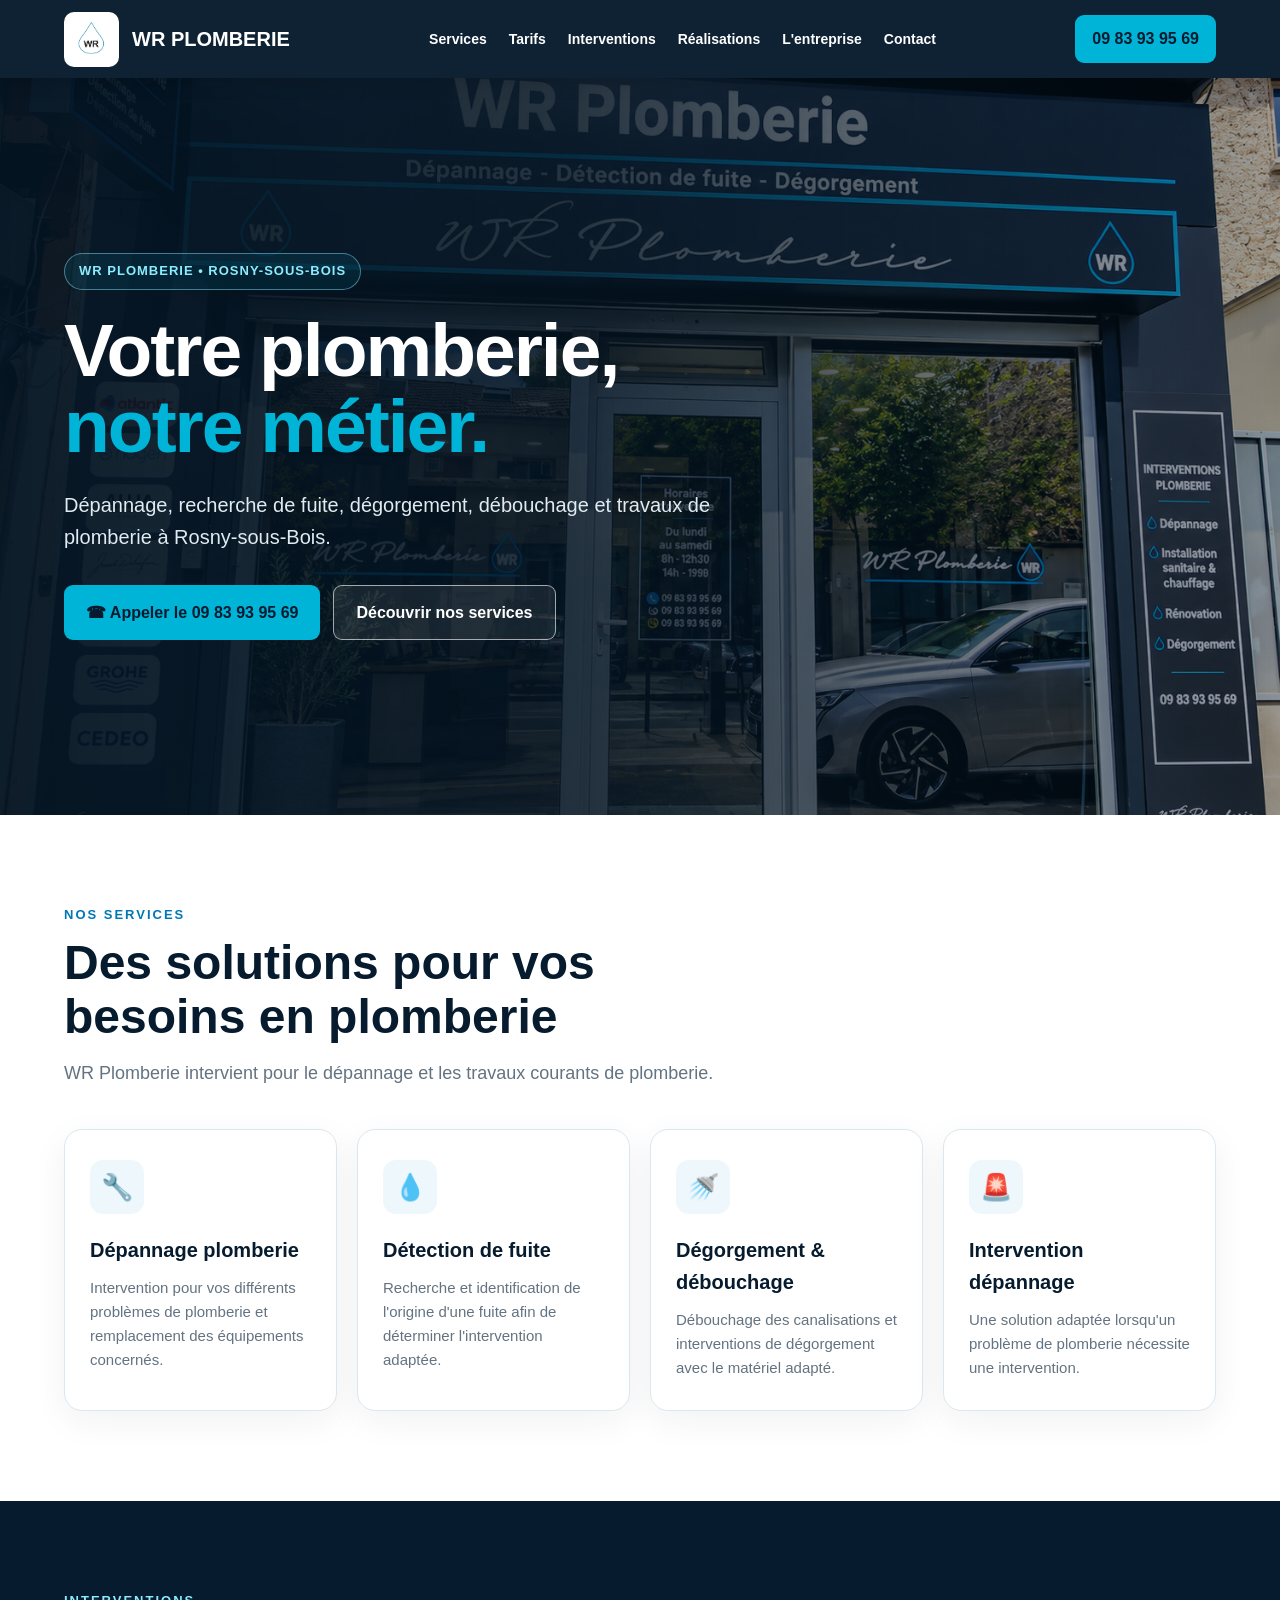
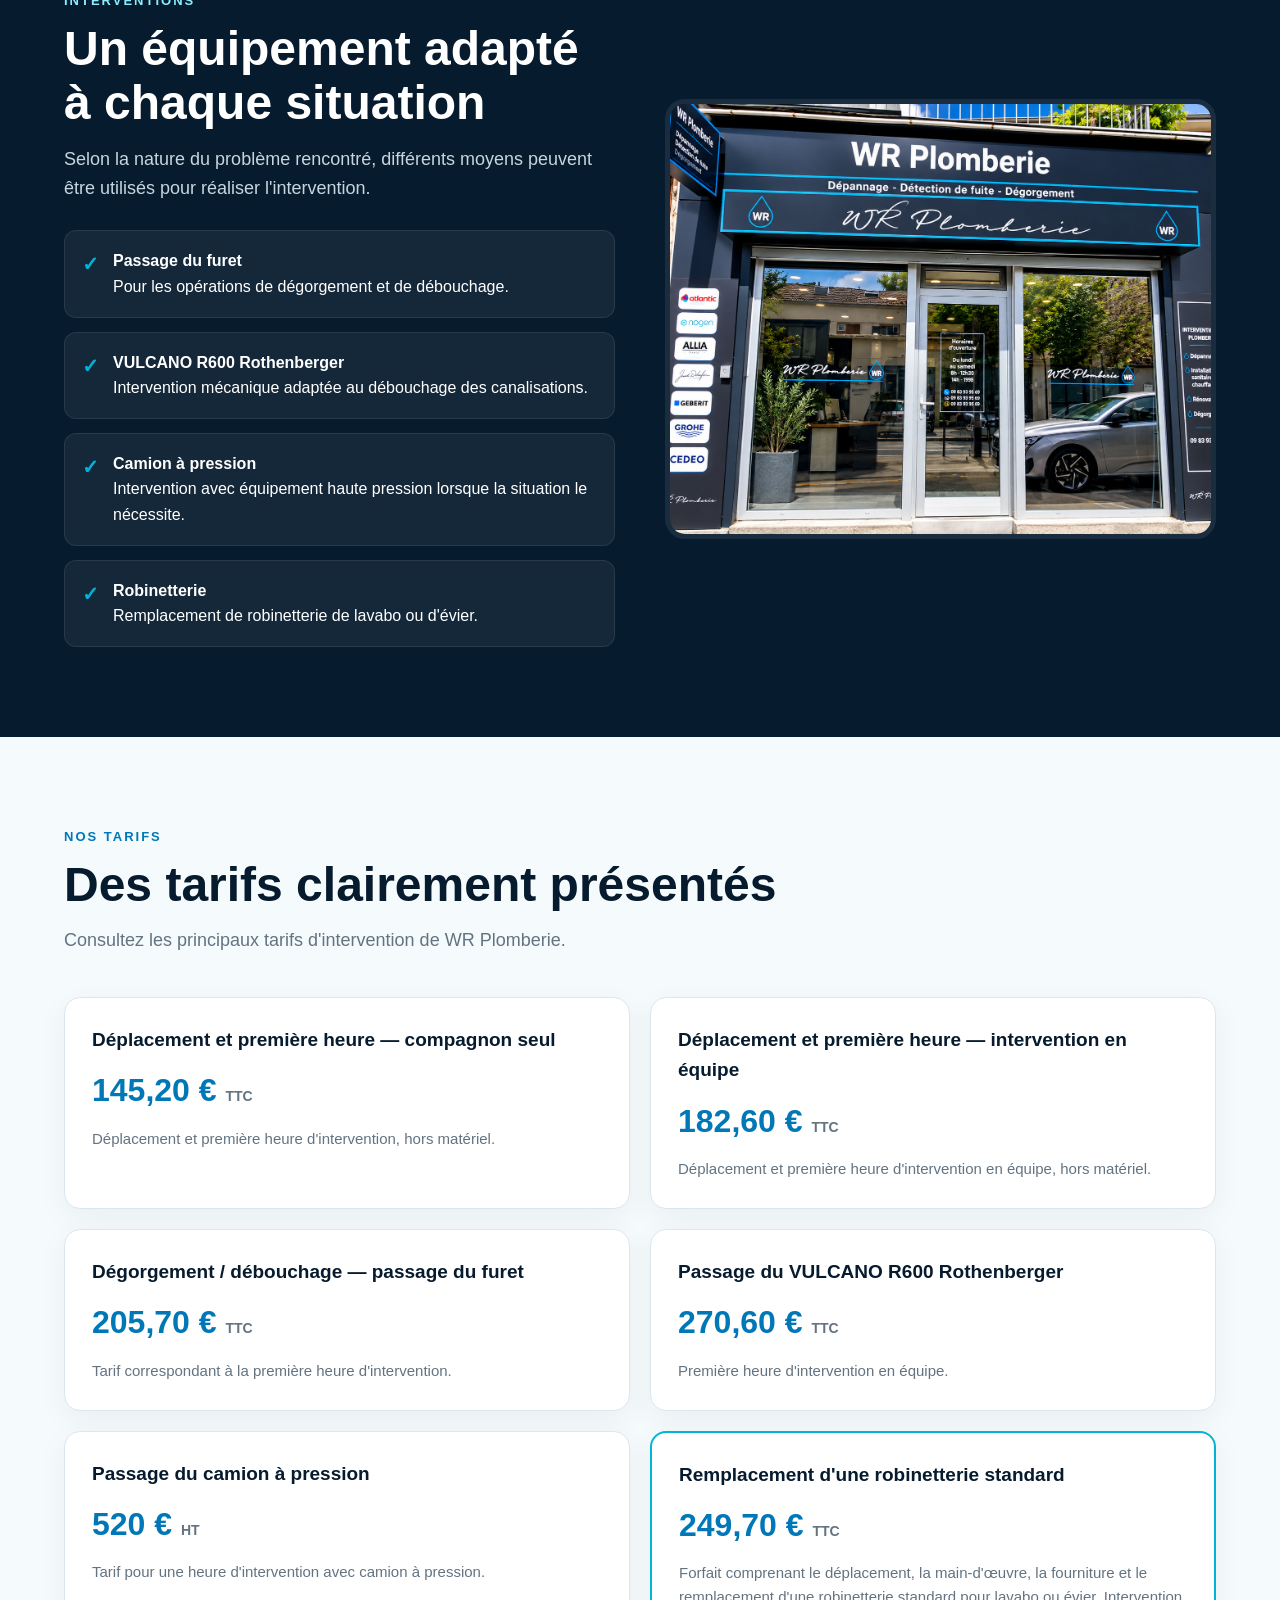
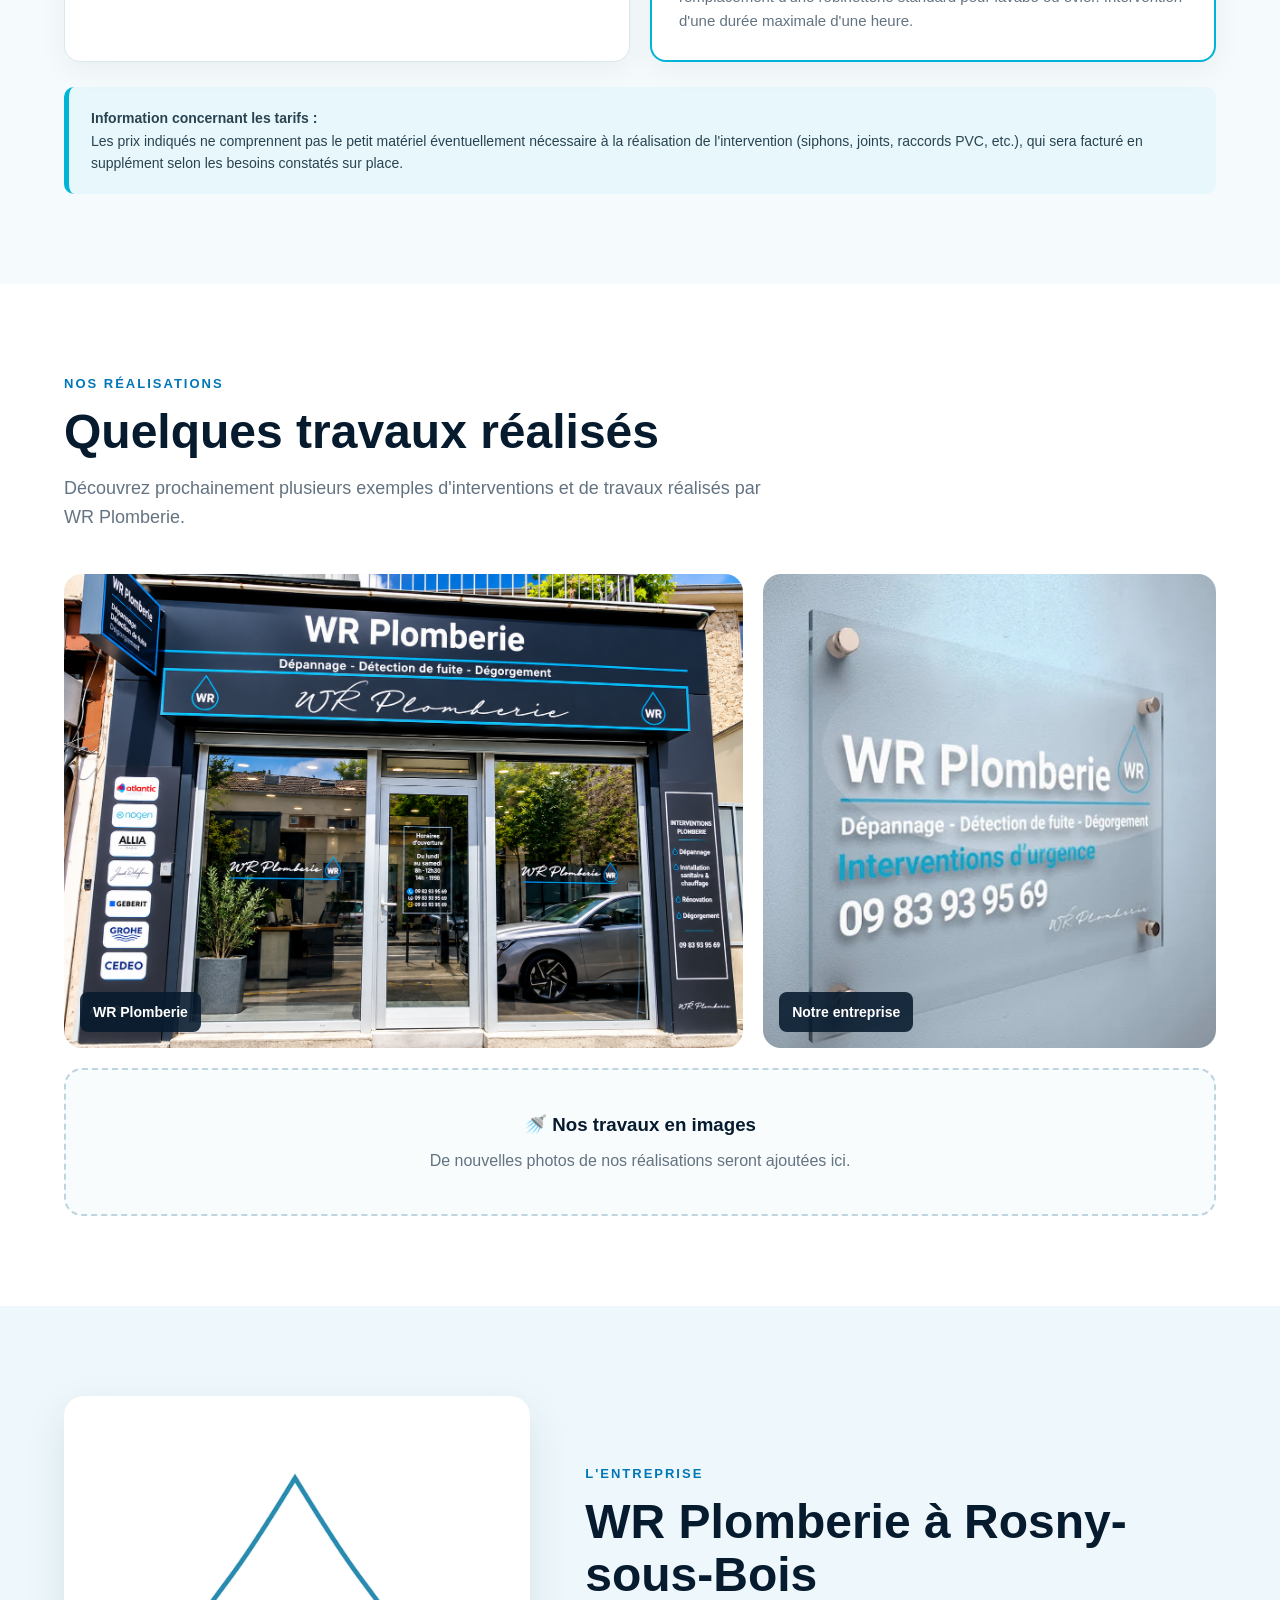
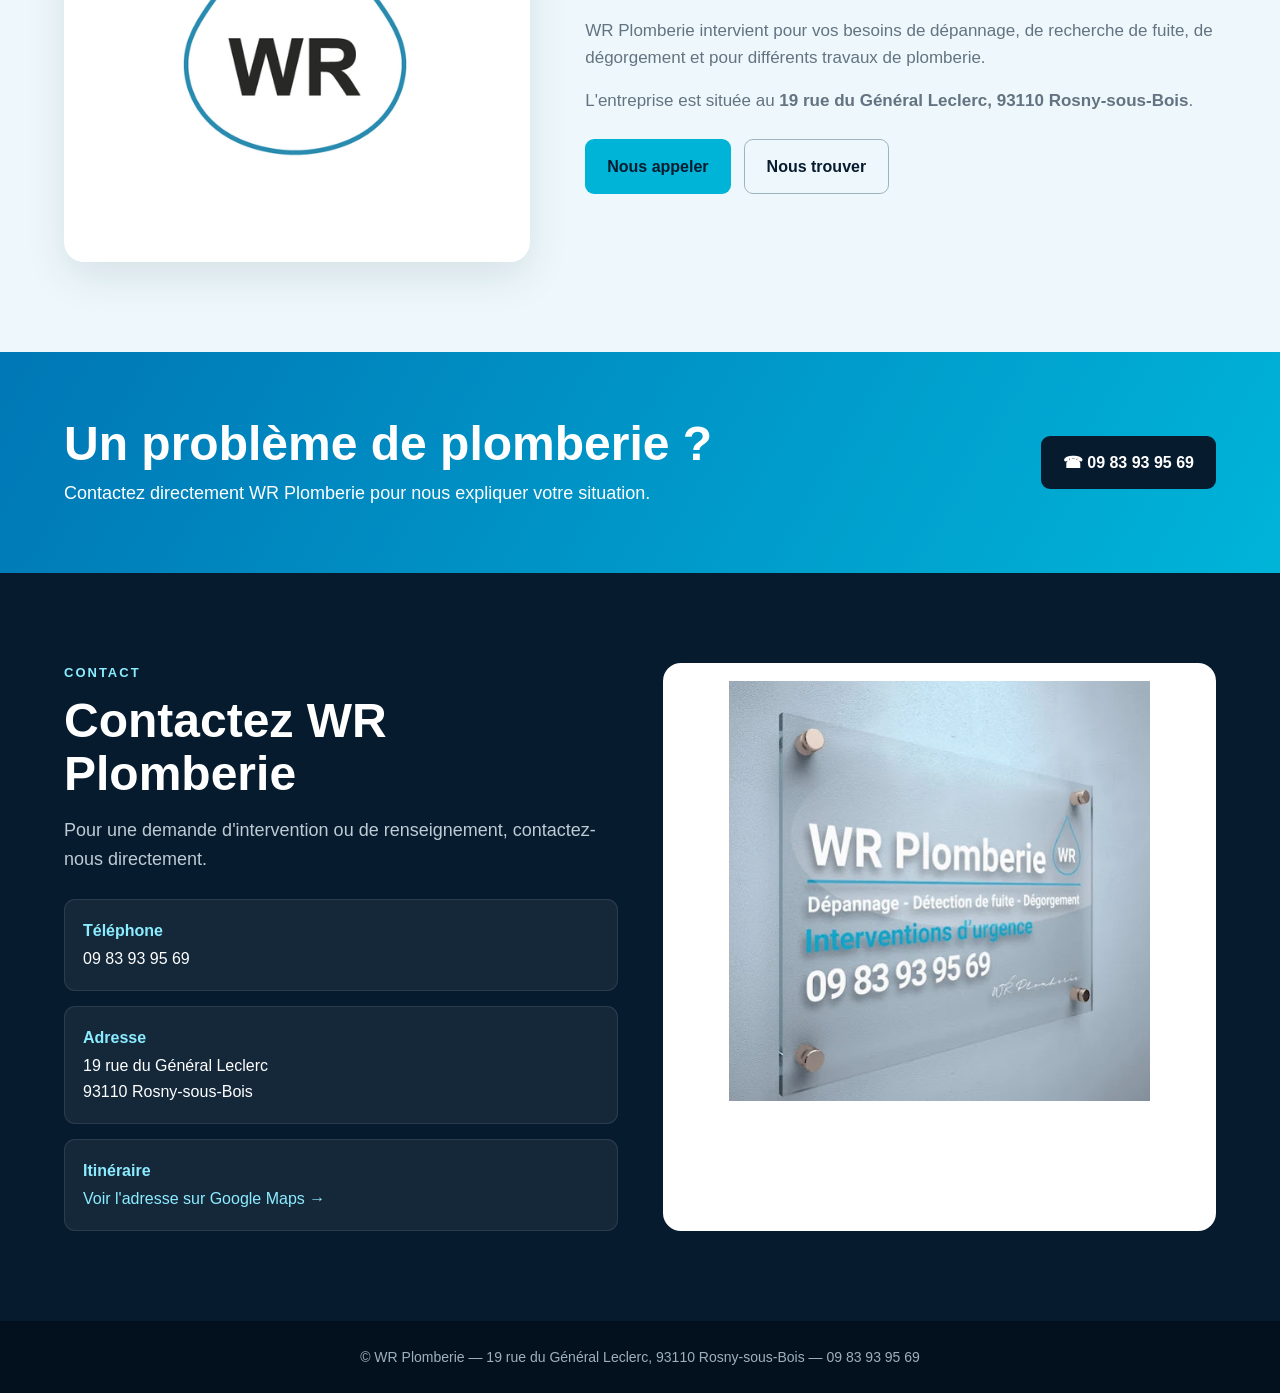
==== index.html @ f23f4bf9 "Update index.html" ====
<!DOCTYPE html>
<html lang="fr">
<head>
  <meta charset="UTF-8">
  <meta name="viewport" content="width=device-width, initial-scale=1.0">

  <title>WR Plomberie | Plombier à Rosny-sous-Bois</title>

  <meta name="description" content="WR Plomberie à Rosny-sous-Bois : dépannage plomberie, détection de fuite, dégorgement, débouchage, remplacement de robinetterie et interventions de plomberie.">

  <meta name="theme-color" content="#071b2e">

  <style>
    * {
      margin: 0;
      padding: 0;
      box-sizing: border-box;
    }

    html {
      scroll-behavior: smooth;
    }

    body {
      font-family: Arial, Helvetica, sans-serif;
      color: #142333;
      background: #ffffff;
      line-height: 1.6;
    }

    img {
      max-width: 100%;
      display: block;
    }

    a {
      text-decoration: none;
      color: inherit;
    }

    :root {
      --navy: #071b2e;
      --navy2: #0b2944;
      --blue: #0077b6;
      --cyan: #00b4d8;
      --light: #eef8fc;
      --white: #ffffff;
      --text: #142333;
      --muted: #637381;
      --border: #dbe7ee;
    }

    .container {
      width: min(1180px, 90%);
      margin: auto;
    }

    /* HEADER */

    header {
      position: sticky;
      top: 0;
      z-index: 1000;
      background: rgba(7, 27, 46, 0.97);
      box-shadow: 0 4px 18px rgba(0,0,0,.16);
    }

    .header-inner {
      min-height: 78px;
      display: flex;
      align-items: center;
      justify-content: space-between;
      gap: 25px;
    }

    .brand {
      display: flex;
      align-items: center;
      gap: 13px;
      color: white;
      font-weight: 800;
      font-size: 20px;
    }

    .brand img {
      width: 55px;
      height: 55px;
      object-fit: contain;
      background: white;
      border-radius: 10px;
      padding: 4px;
    }

    nav {
      display: flex;
      align-items: center;
      gap: 22px;
      color: white;
      font-size: 14px;
      font-weight: 700;
    }

    nav a:hover {
      color: var(--cyan);
    }

    .phone {
      background: var(--cyan);
      color: var(--navy);
      padding: 11px 17px;
      border-radius: 9px;
      font-weight: 900;
    }

    /* HERO */

    .hero {
      min-height: 650px;
      position: relative;
      display: flex;
      align-items: center;
      color: white;
      background:
        linear-gradient(90deg,
          rgba(4,20,34,.96) 0%,
          rgba(4,20,34,.86) 45%,
          rgba(4,20,34,.38) 100%),
        url("images/vitrine.webp") center/cover no-repeat;
    }

    .hero-content {
      max-width: 720px;
      padding: 85px 0;
    }

    .badge {
      display: inline-block;
      color: #8cecff;
      border: 1px solid rgba(140,236,255,.45);
      background: rgba(0,180,216,.10);
      padding: 7px 14px;
      border-radius: 999px;
      margin-bottom: 22px;
      font-size: 13px;
      font-weight: 800;
      text-transform: uppercase;
      letter-spacing: 1px;
    }

    .hero h1 {
      font-size: clamp(42px, 7vw, 75px);
      line-height: 1.02;
      letter-spacing: -2px;
      margin-bottom: 24px;
    }

    .hero h1 span {
      color: var(--cyan);
    }

    .hero p {
      font-size: 20px;
      max-width: 650px;
      color: #e0ebf1;
      margin-bottom: 32px;
    }

    .buttons {
      display: flex;
      flex-wrap: wrap;
      gap: 13px;
    }

    .btn {
      display: inline-flex;
      align-items: center;
      justify-content: center;
      padding: 14px 22px;
      border-radius: 9px;
      font-weight: 800;
      transition: .2s;
    }

    .btn-primary {
      background: var(--cyan);
      color: var(--navy);
    }

    .btn-secondary {
      color: white;
      border: 1px solid rgba(255,255,255,.6);
      background: rgba(255,255,255,.08);
    }

    .btn:hover {
      transform: translateY(-2px);
    }

    /* SECTIONS */

    section {
      padding: 90px 0;
    }

    .section-head {
      max-width: 720px;
      margin-bottom: 42px;
    }

    .eyebrow {
      color: var(--blue);
      font-size: 13px;
      text-transform: uppercase;
      letter-spacing: 2px;
      font-weight: 900;
      margin-bottom: 10px;
    }

    h2 {
      color: var(--navy);
      font-size: clamp(32px, 5vw, 48px);
      line-height: 1.12;
      margin-bottom: 15px;
    }

    .lead {
      color: var(--muted);
      font-size: 18px;
    }

    /* SERVICES */

    .services {
      background: white;
    }

    .grid-services {
      display: grid;
      grid-template-columns: repeat(4, 1fr);
      gap: 20px;
    }

    .service-card {
      border: 1px solid var(--border);
      border-radius: 18px;
      padding: 30px 25px;
      background: white;
      box-shadow: 0 10px 35px rgba(7,27,46,.06);
    }

    .service-icon {
      width: 54px;
      height: 54px;
      border-radius: 13px;
      display: grid;
      place-items: center;
      background: var(--light);
      color: var(--blue);
      font-size: 26px;
      margin-bottom: 20px;
    }

    .service-card h3 {
      color: var(--navy);
      margin-bottom: 10px;
      font-size: 20px;
    }

    .service-card p {
      color: var(--muted);
      font-size: 15px;
    }

    /* INTERVENTION */

    .intervention {
      background: var(--navy);
      color: white;
    }

    .intervention h2 {
      color: white;
    }

    .intervention .lead {
      color: #c6d6df;
    }

    .intervention-grid {
      display: grid;
      grid-template-columns: 1fr 1fr;
      gap: 50px;
      align-items: center;
    }

    .intervention-list {
      display: grid;
      gap: 14px;
      margin-top: 28px;
    }

    .intervention-item {
      display: flex;
      gap: 14px;
      align-items: flex-start;
      background: rgba(255,255,255,.06);
      padding: 17px;
      border-radius: 12px;
      border: 1px solid rgba(255,255,255,.08);
    }

    .check {
      color: var(--cyan);
      font-weight: 900;
      font-size: 20px;
    }

    .intervention-photo img {
      width: 100%;
      height: 440px;
      object-fit: cover;
      border-radius: 20px;
      border: 5px solid rgba(255,255,255,.08);
    }

    /* TARIFS */

    .tarifs {
      background: #f5fafc;
    }

    .price-grid {
      display: grid;
      grid-template-columns: repeat(2, 1fr);
      gap: 20px;
    }

    .price-card {
      background: white;
      border-radius: 16px;
      padding: 27px;
      border: 1px solid var(--border);
      box-shadow: 0 8px 30px rgba(7,27,46,.05);
    }

    .price-card.featured {
      border: 2px solid var(--cyan);
    }

    .price-title {
      color: var(--navy);
      font-size: 19px;
      font-weight: 800;
      margin-bottom: 10px;
    }

    .price {
      font-size: 32px;
      font-weight: 900;
      color: var(--blue);
      margin-bottom: 10px;
    }

    .price small {
      font-size: 14px;
      color: var(--muted);
    }

    .price-card p {
      color: var(--muted);
      font-size: 15px;
    }

    .notice {
      margin-top: 25px;
      background: #e7f7fb;
      border-left: 5px solid var(--cyan);
      padding: 20px 22px;
      border-radius: 10px;
      color: #294351;
      font-size: 14px;
    }

    /* REALISATIONS */

    .realisations {
      background: white;
    }

    .gallery {
      display: grid;
      grid-template-columns: 1.2fr .8fr;
      gap: 20px;
    }

    .gallery-card {
      position: relative;
      overflow: hidden;
      border-radius: 18px;
      min-height: 360px;
      background: #dceaf0;
    }

    .gallery-card img {
      width: 100%;
      height: 100%;
      min-height: 360px;
      object-fit: cover;
    }

    .gallery-label {
      position: absolute;
      bottom: 16px;
      left: 16px;
      background: rgba(7,27,46,.88);
      color: white;
      padding: 9px 13px;
      border-radius: 8px;
      font-size: 14px;
      font-weight: 800;
    }

    .future-gallery {
      margin-top: 20px;
      padding: 40px;
      border: 2px dashed #bed4df;
      border-radius: 18px;
      text-align: center;
      background: #f8fcfd;
    }

    .future-gallery h3 {
      color: var(--navy);
      margin-bottom: 8px;
    }

    .future-gallery p {
      color: var(--muted);
    }

    /* ENTREPRISE */

    .about {
      background: var(--light);
    }

    .about-grid {
      display: grid;
      grid-template-columns: .85fr 1.15fr;
      gap: 55px;
      align-items: center;
    }

    .about-photo {
      background: white;
      border-radius: 20px;
      padding: 25px;
      box-shadow: 0 15px 40px rgba(7,27,46,.10);
    }

    .about-photo img {
      max-height: 420px;
      margin: auto;
      object-fit: contain;
    }

    .about p {
      color: var(--muted);
      font-size: 17px;
      margin-bottom: 15px;
    }

    /* CTA */

    .cta {
      padding: 65px 0;
      background: linear-gradient(120deg, #0077b6, #00b4d8);
      color: white;
    }

    .cta-inner {
      display: flex;
      justify-content: space-between;
      gap: 30px;
      align-items: center;
    }

    .cta h2 {
      color: white;
      margin-bottom: 8px;
    }

    .cta p {
      font-size: 18px;
    }

    .cta .btn {
      background: var(--navy);
      color: white;
      white-space: nowrap;
    }

    /* CONTACT */

    .contact {
      background: #071b2e;
      color: white;
    }

    .contact h2 {
      color: white;
    }

    .contact-grid {
      display: grid;
      grid-template-columns: 1fr 1fr;
      gap: 45px;
    }

    .contact .lead {
      color: #bdcbd4;
    }

    .contact-box {
      margin-top: 25px;
      display: grid;
      gap: 15px;
    }

    .contact-line {
      padding: 18px;
      background: rgba(255,255,255,.06);
      border: 1px solid rgba(255,255,255,.09);
      border-radius: 11px;
    }

    .contact-line strong {
      color: #8cecff;
      display: block;
      margin-bottom: 3px;
    }

    .plaque {
      background: white;
      border-radius: 18px;
      padding: 18px;
    }

    .plaque img {
      width: 100%;
      max-height: 420px;
      object-fit: contain;
    }

    footer {
      background: #03111e;
      color: #9fb0bd;
      text-align: center;
      padding: 25px 15px;
      font-size: 14px;
    }

    /* MOBILE CALL */

    .mobile-call {
      display: none;
    }

    /* RESPONSIVE */

    @media (max-width: 980px) {
      nav {
        display: none;
      }

      .grid-services {
        grid-template-columns: repeat(2, 1fr);
      }

      .intervention-grid,
      .about-grid,
      .contact-grid {
        grid-template-columns: 1fr;
      }

      .gallery {
        grid-template-columns: 1fr 1fr;
      }
    }

    @media (max-width: 650px) {
      body {
        padding-bottom: 70px;
      }

      .header-inner {
        min-height: 68px;
      }

      .brand img {
        width: 47px;
        height: 47px;
      }

      .brand {
        font-size: 17px;
      }

      .header-inner > .phone {
        display: none;
      }

      .hero {
        min-height: 590px;
        background:
          linear-gradient(rgba(4,20,34,.82), rgba(4,20,34,.92)),
          url("images/vitrine.webp") center/cover no-repeat;
      }

      .hero h1 {
        font-size: 44px;
      }

      .hero p {
        font-size: 17px;
      }

      section {
        padding: 65px 0;
      }

      .grid-services,
      .price-grid,
      .gallery {
        grid-template-columns: 1fr;
      }

      .gallery-card,
      .gallery-card img {
        min-height: 280px;
      }

      .cta-inner {
        flex-direction: column;
        align-items: flex-start;
      }

      .mobile-call {
        display: flex;
        position: fixed;
        left: 14px;
        right: 14px;
        bottom: 12px;
        height: 55px;
        align-items: center;
        justify-content: center;
        z-index: 2000;
        background: var(--cyan);
        color: var(--navy);
        border-radius: 13px;
        font-weight: 900;
        box-shadow: 0 8px 30px rgba(0,0,0,.25);
      }
    }
  </style>
</head>

<body>

<header>
  <div class="container header-inner">

    <a href="#accueil" class="brand">
      <img src="images/logo.png" alt="Logo WR Plomberie">
      <span>WR PLOMBERIE</span>
    </a>

    <nav>
      <a href="#services">Services</a>
      <a href="#tarifs">Tarifs</a>
      <a href="#interventions">Interventions</a>
      <a href="#realisations">Réalisations</a>
      <a href="#entreprise">L'entreprise</a>
      <a href="#contact">Contact</a>
    </nav>

    <a class="phone" href="tel:+33983939569">
      09 83 93 95 69
    </a>

  </div>
</header>


<main>

  <!-- ACCUEIL -->

  <section class="hero" id="accueil">
    <div class="container">
      <div class="hero-content">

        <div class="badge">WR Plomberie • Rosny-sous-Bois</div>

        <h1>
          Votre plomberie,<br>
          <span>notre métier.</span>
        </h1>

        <p>
          Dépannage, recherche de fuite, dégorgement,
          débouchage et travaux de plomberie à Rosny-sous-Bois.
        </p>

        <div class="buttons">
          <a href="tel:+33983939569" class="btn btn-primary">
            ☎ Appeler le 09 83 93 95 69
          </a>

          <a href="#services" class="btn btn-secondary">
            Découvrir nos services
          </a>
        </div>

      </div>
    </div>
  </section>


  <!-- SERVICES -->

  <section class="services" id="services">
    <div class="container">

      <div class="section-head">
        <div class="eyebrow">Nos services</div>
        <h2>Des solutions pour vos besoins en plomberie</h2>
        <p class="lead">
          WR Plomberie intervient pour le dépannage et les travaux
          courants de plomberie.
        </p>
      </div>

      <div class="grid-services">

        <article class="service-card">
          <div class="service-icon">🔧</div>
          <h3>Dépannage plomberie</h3>
          <p>
            Intervention pour vos différents problèmes de plomberie
            et remplacement des équipements concernés.
          </p>
        </article>

        <article class="service-card">
          <div class="service-icon">💧</div>
          <h3>Détection de fuite</h3>
          <p>
            Recherche et identification de l'origine d'une fuite
            afin de déterminer l'intervention adaptée.
          </p>
        </article>

        <article class="service-card">
          <div class="service-icon">🚿</div>
          <h3>Dégorgement & débouchage</h3>
          <p>
            Débouchage des canalisations et interventions
            de dégorgement avec le matériel adapté.
          </p>
        </article>

        <article class="service-card">
          <div class="service-icon">🚨</div>
          <h3>Intervention dépannage</h3>
          <p>
            Une solution adaptée lorsqu'un problème de plomberie
            nécessite une intervention.
          </p>
        </article>

      </div>
    </div>
  </section>


  <!-- INTERVENTIONS -->

  <section class="intervention" id="interventions">
    <div class="container intervention-grid">

      <div>
        <div class="eyebrow" style="color:#8cecff;">Interventions</div>

        <h2>Un équipement adapté à chaque situation</h2>

        <p class="lead">
          Selon la nature du problème rencontré, différents moyens
          peuvent être utilisés pour réaliser l'intervention.
        </p>

        <div class="intervention-list">

          <div class="intervention-item">
            <span class="check">✓</span>
            <div>
              <strong>Passage du furet</strong><br>
              Pour les opérations de dégorgement et de débouchage.
            </div>
          </div>

          <div class="intervention-item">
            <span class="check">✓</span>
            <div>
              <strong>VULCANO R600 Rothenberger</strong><br>
              Intervention mécanique adaptée au débouchage des canalisations.
            </div>
          </div>

          <div class="intervention-item">
            <span class="check">✓</span>
            <div>
              <strong>Camion à pression</strong><br>
              Intervention avec équipement haute pression lorsque la situation le nécessite.
            </div>
          </div>

          <div class="intervention-item">
            <span class="check">✓</span>
            <div>
              <strong>Robinetterie</strong><br>
              Remplacement de robinetterie de lavabo ou d'évier.
            </div>
          </div>

        </div>
      </div>

      <div class="intervention-photo">
        <img src="images/vitrine.webp"
             alt="WR Plomberie à Rosny-sous-Bois">
      </div>

    </div>
  </section>


  <!-- TARIFS -->

  <section class="tarifs" id="tarifs">
    <div class="container">

      <div class="section-head">
        <div class="eyebrow">Nos tarifs</div>
        <h2>Des tarifs clairement présentés</h2>
        <p class="lead">
          Consultez les principaux tarifs d'intervention de WR Plomberie.
        </p>
      </div>

      <div class="price-grid">

        <article class="price-card">
          <div class="price-title">
            Déplacement et première heure — compagnon seul
          </div>

          <div class="price">
            145,20 € <small>TTC</small>
          </div>

          <p>
            Déplacement et première heure d'intervention,
            hors matériel.
          </p>
        </article>


        <article class="price-card">
          <div class="price-title">
            Déplacement et première heure — intervention en équipe
          </div>

          <div class="price">
            182,60 € <small>TTC</small>
          </div>

          <p>
            Déplacement et première heure d'intervention en équipe,
            hors matériel.
          </p>
        </article>


        <article class="price-card">
          <div class="price-title">
            Dégorgement / débouchage — passage du furet
          </div>

          <div class="price">
            205,70 € <small>TTC</small>
          </div>

          <p>
            Tarif correspondant à la première heure d'intervention.
          </p>
        </article>


        <article class="price-card">
          <div class="price-title">
            Passage du VULCANO R600 Rothenberger
          </div>

          <div class="price">
            270,60 € <small>TTC</small>
          </div>

          <p>
            Première heure d'intervention en équipe.
          </p>
        </article>


        <article class="price-card">
          <div class="price-title">
            Passage du camion à pression
          </div>

          <div class="price">
            520 € <small>HT</small>
          </div>

          <p>
            Tarif pour une heure d'intervention avec camion à pression.
          </p>
        </article>


        <article class="price-card featured">
          <div class="price-title">
            Remplacement d'une robinetterie standard
          </div>

          <div class="price">
            249,70 € <small>TTC</small>
          </div>

          <p>
            Forfait comprenant le déplacement, la main-d'œuvre,
            la fourniture et le remplacement d'une robinetterie standard
            pour lavabo ou évier.
            Intervention d'une durée maximale d'une heure.
          </p>
        </article>

      </div>


      <div class="notice">
        <strong>Information concernant les tarifs :</strong><br>
        Les prix indiqués ne comprennent pas le petit matériel
        éventuellement nécessaire à la réalisation de l'intervention
        (siphons, joints, raccords PVC, etc.), qui sera facturé en supplément
        selon les besoins constatés sur place.
      </div>

    </div>
  </section>


  <!-- REALISATIONS -->

  <section class="realisations" id="realisations">
    <div class="container">

      <div class="section-head">
        <div class="eyebrow">Nos réalisations</div>
        <h2>Quelques travaux réalisés</h2>
        <p class="lead">
          Découvrez prochainement plusieurs exemples d'interventions
          et de travaux réalisés par WR Plomberie.
        </p>
      </div>

      <div class="gallery">

        <div class="gallery-card">
          <img src="images/vitrine.webp"
               alt="WR Plomberie Rosny-sous-Bois">
          <div class="gallery-label">WR Plomberie</div>
        </div>

        <div class="gallery-card">
          <img src="images/plaque.webp"
               alt="WR Plomberie">
          <div class="gallery-label">Notre entreprise</div>
        </div>

      </div>

      <div class="future-gallery">
        <h3>🚿 Nos travaux en images</h3>
        <p>
          De nouvelles photos de nos réalisations seront ajoutées ici.
        </p>
      </div>

    </div>
  </section>


  <!-- ENTREPRISE -->

  <section class="about" id="entreprise">
    <div class="container about-grid">

      <div class="about-photo">
        <img src="images/logo.png" alt="Logo WR Plomberie">
      </div>

      <div>
        <div class="eyebrow">L'entreprise</div>

        <h2>WR Plomberie à Rosny-sous-Bois</h2>

        <p>
          WR Plomberie intervient pour vos besoins de dépannage,
          de recherche de fuite, de dégorgement et pour différents
          travaux de plomberie.
        </p>

        <p>
          L'entreprise est située au
          <strong>19 rue du Général Leclerc, 93110 Rosny-sous-Bois</strong>.
        </p>

        <div class="buttons" style="margin-top:25px;">
          <a href="tel:+33983939569" class="btn btn-primary">
            Nous appeler
          </a>

          <a href="#contact" class="btn"
             style="border:1px solid #9db5c1;color:#071b2e;">
            Nous trouver
          </a>
        </div>
      </div>

    </div>
  </section>


  <!-- CTA -->

  <section class="cta">
    <div class="container cta-inner">

      <div>
        <h2>Un problème de plomberie ?</h2>
        <p>
          Contactez directement WR Plomberie pour nous expliquer votre situation.
        </p>
      </div>

      <a href="tel:+33983939569" class="btn">
        ☎ 09 83 93 95 69
      </a>

    </div>
  </section>


  <!-- CONTACT -->

  <section class="contact" id="contact">
    <div class="container contact-grid">

      <div>

        <div class="eyebrow" style="color:#8cecff;">Contact</div>

        <h2>Contactez WR Plomberie</h2>

        <p class="lead">
          Pour une demande d'intervention ou de renseignement,
          contactez-nous directement.
        </p>

        <div class="contact-box">

          <div class="contact-line">
            <strong>Téléphone</strong>
            <a href="tel:+33983939569">
              09 83 93 95 69
            </a>
          </div>

          <div class="contact-line">
            <strong>Adresse</strong>
            19 rue du Général Leclerc<br>
            93110 Rosny-sous-Bois
          </div>

          <div class="contact-line">
            <strong>Itinéraire</strong>
            <a
              href="https://www.google.com/maps/search/?api=1&query=19+rue+du+G%C3%A9n%C3%A9ral+Leclerc+93110+Rosny-sous-Bois"
              target="_blank"
              rel="noopener noreferrer"
              style="color:#8cecff;">
              Voir l'adresse sur Google Maps →
            </a>
          </div>

        </div>
      </div>

      <div class="plaque">
        <img src="images/plaque.webp"
             alt="Plaque WR Plomberie">
      </div>

    </div>
  </section>

</main>


<footer>
  © WR Plomberie — 19 rue du Général Leclerc,
  93110 Rosny-sous-Bois — 09 83 93 95 69
</footer>


<a class="mobile-call" href="tel:+33983939569">
  ☎ Appeler WR Plomberie
</a>

</body>
</html>
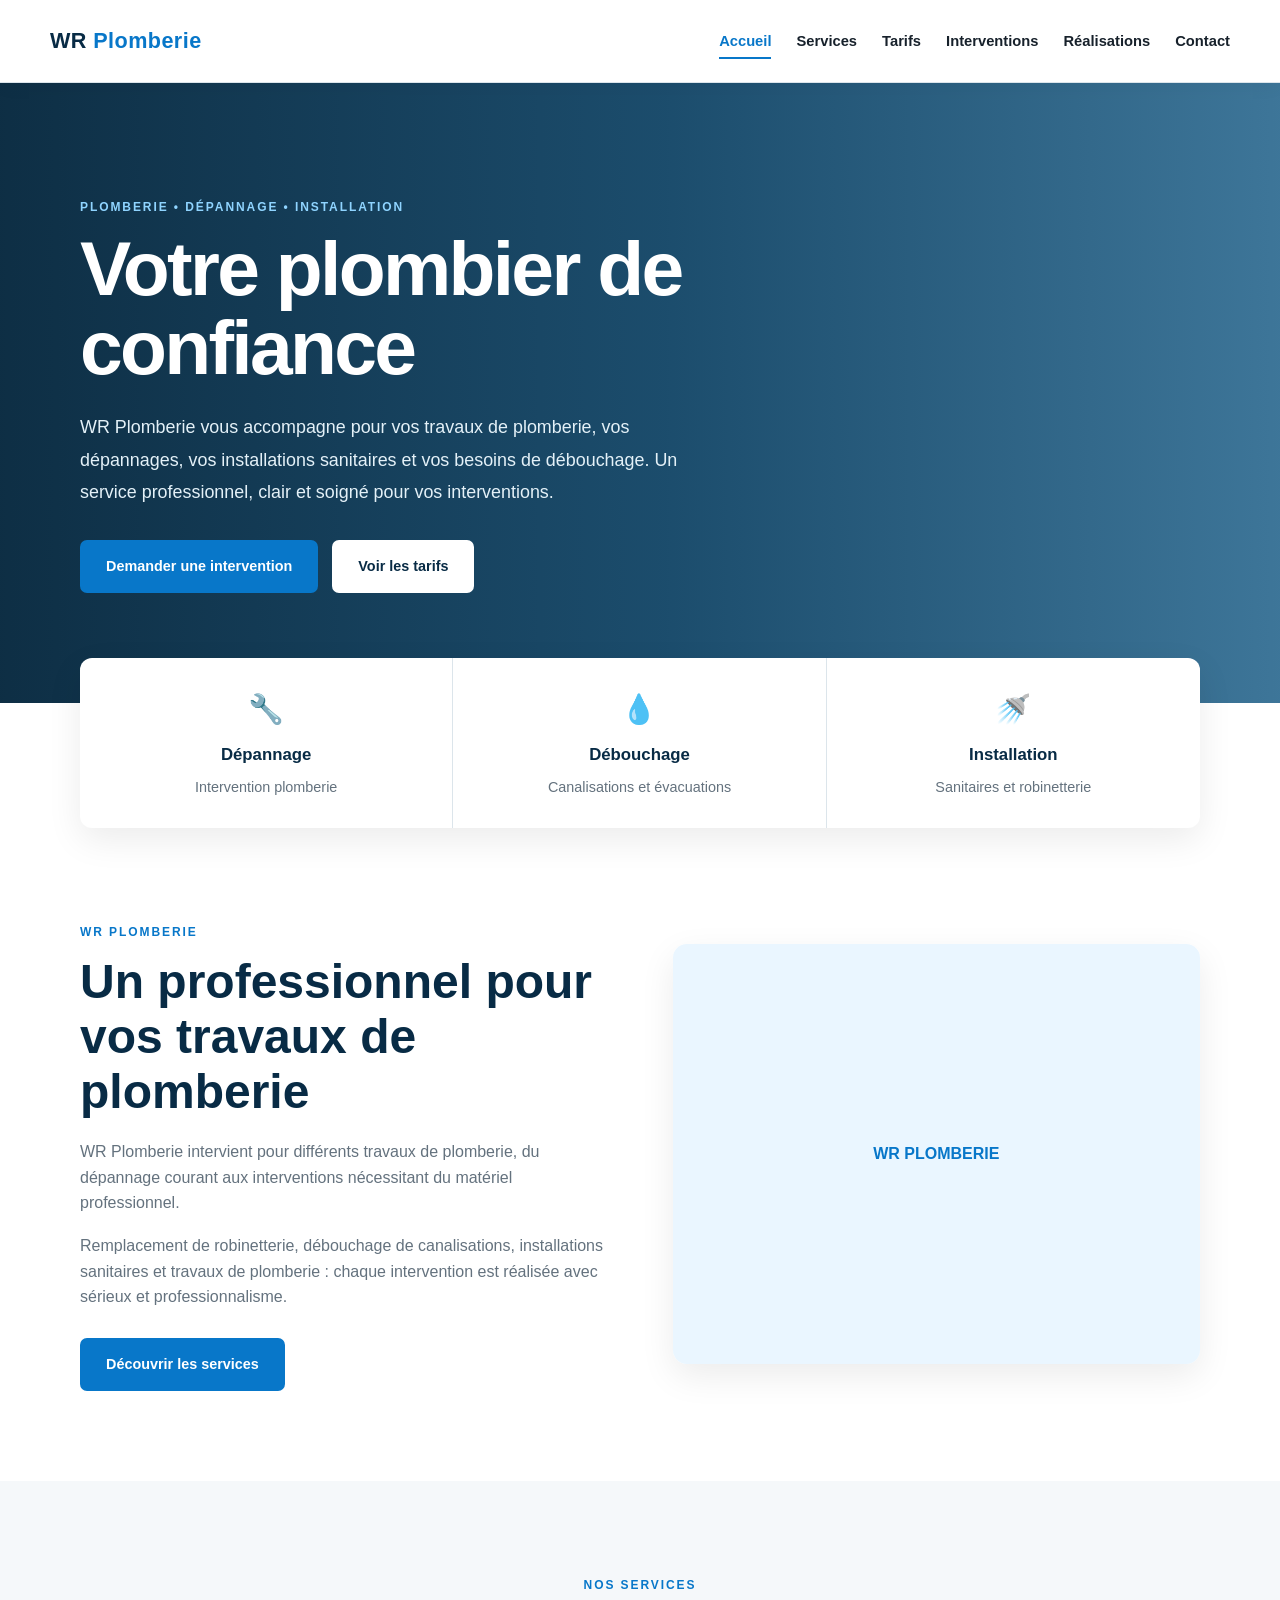
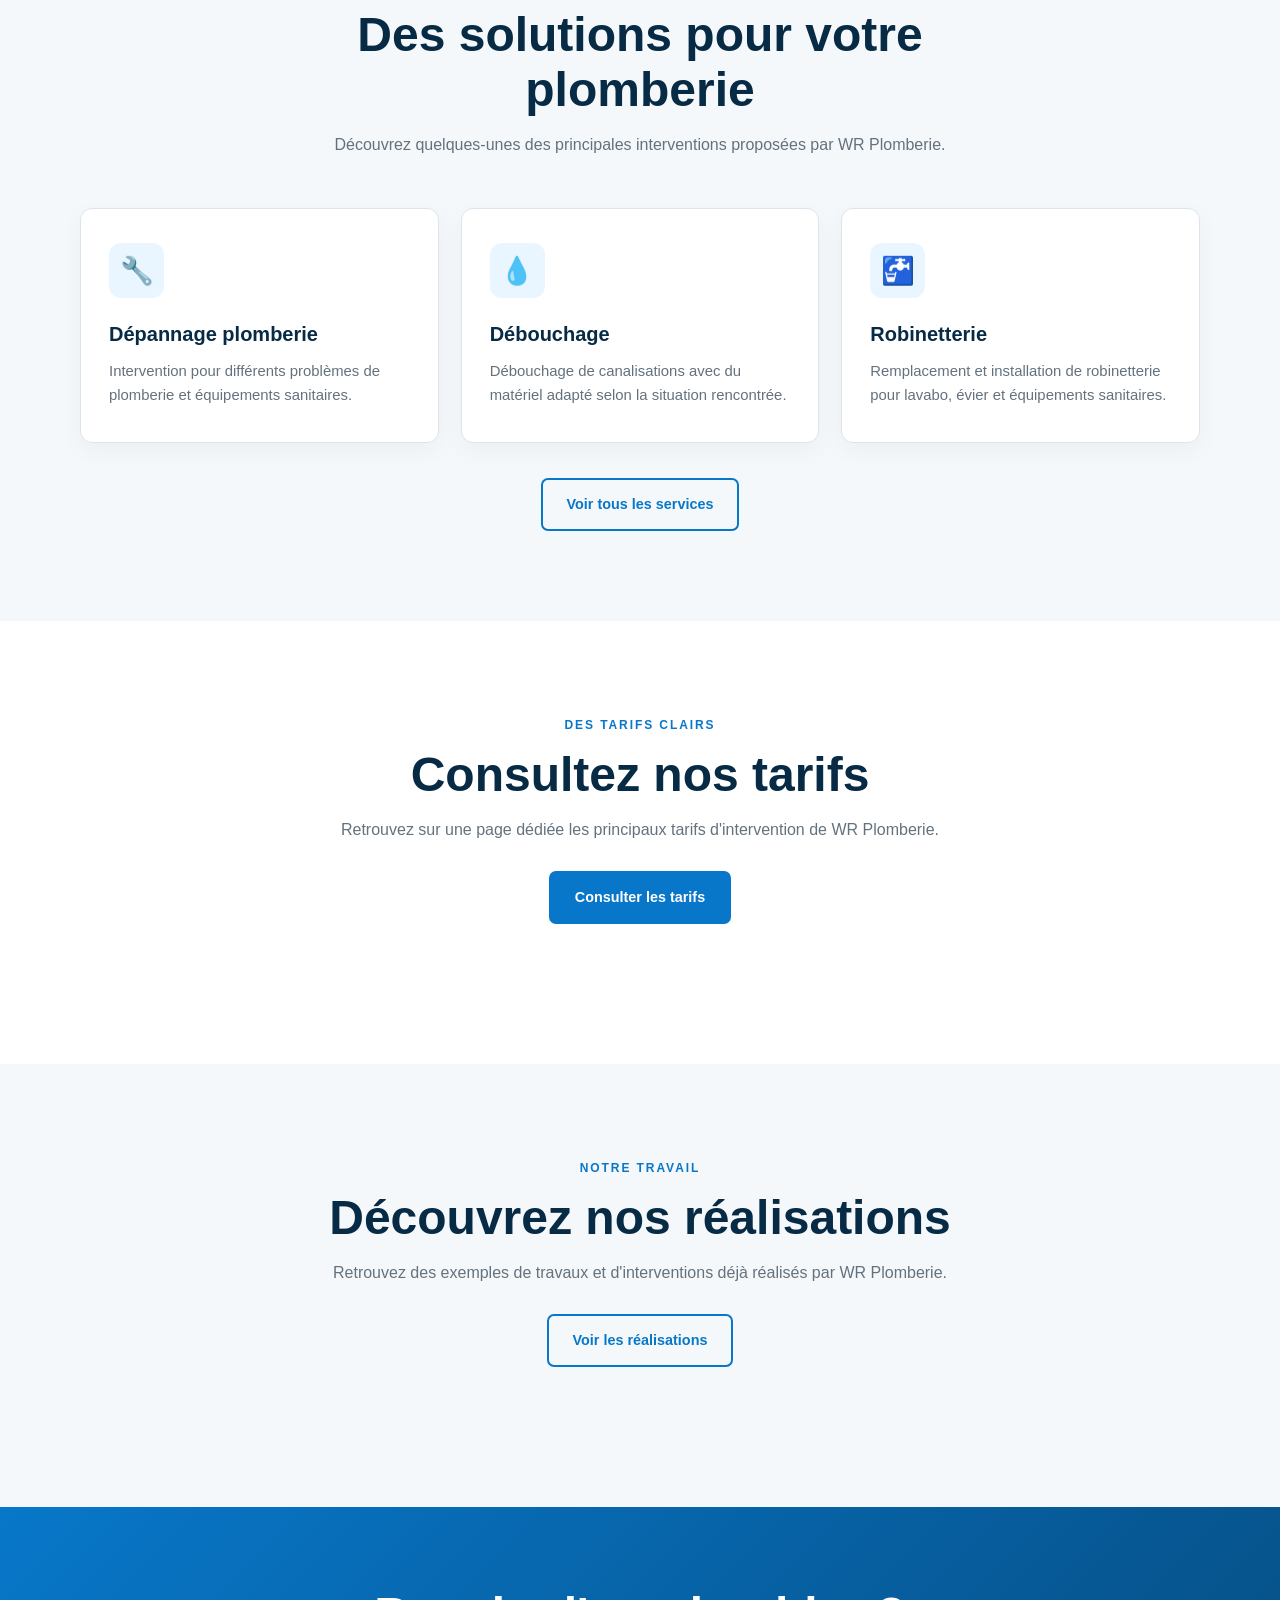
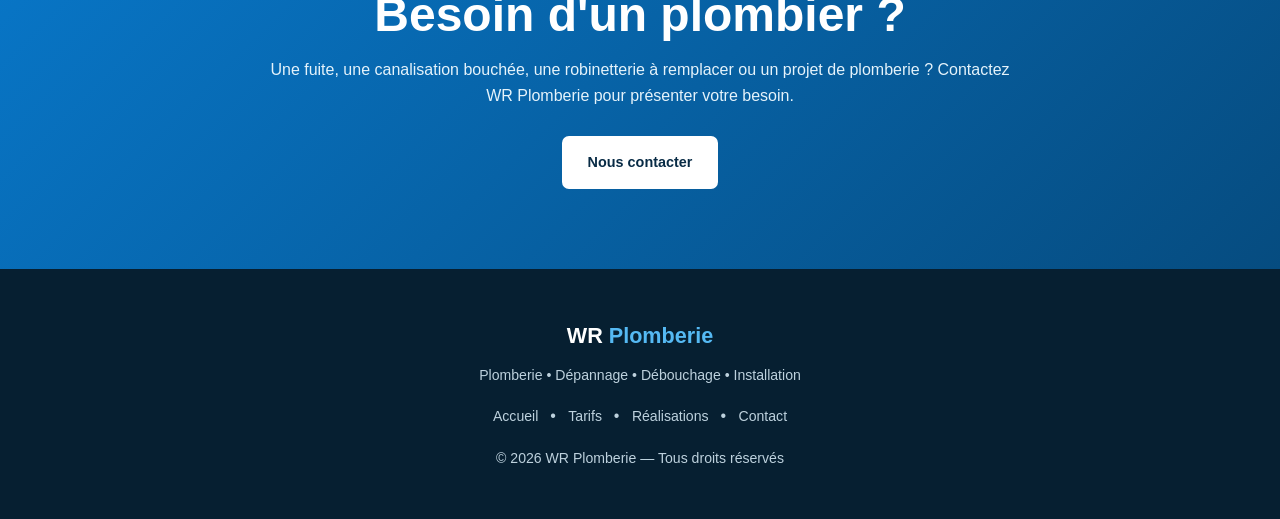
==== commit 77aaaf34: "Update index.html" ====
--- a/index.html
+++ b/index.html
@@ -1,1141 +1,616 @@
 <!DOCTYPE html>
 <html lang="fr">
+
 <head>
   <meta charset="UTF-8">
-  <meta name="viewport" content="width=device-width, initial-scale=1.0">
-
-  <title>WR Plomberie | Plombier à Rosny-sous-Bois</title>
-
-  <meta name="description" content="WR Plomberie à Rosny-sous-Bois : dépannage plomberie, détection de fuite, dégorgement, débouchage, remplacement de robinetterie et interventions de plomberie.">
-
-  <meta name="theme-color" content="#071b2e">
-
-  <style>
-    * {
-      margin: 0;
-      padding: 0;
-      box-sizing: border-box;
-    }
-
-    html {
-      scroll-behavior: smooth;
-    }
-
-    body {
-      font-family: Arial, Helvetica, sans-serif;
-      color: #142333;
-      background: #ffffff;
-      line-height: 1.6;
-    }
-
-    img {
-      max-width: 100%;
-      display: block;
-    }
-
-    a {
-      text-decoration: none;
-      color: inherit;
-    }
-
-    :root {
-      --navy: #071b2e;
-      --navy2: #0b2944;
-      --blue: #0077b6;
-      --cyan: #00b4d8;
-      --light: #eef8fc;
-      --white: #ffffff;
-      --text: #142333;
-      --muted: #637381;
-      --border: #dbe7ee;
-    }
-
-    .container {
-      width: min(1180px, 90%);
-      margin: auto;
-    }
-
-    /* HEADER */
-
-    header {
-      position: sticky;
-      top: 0;
-      z-index: 1000;
-      background: rgba(7, 27, 46, 0.97);
-      box-shadow: 0 4px 18px rgba(0,0,0,.16);
-    }
-
-    .header-inner {
-      min-height: 78px;
-      display: flex;
-      align-items: center;
-      justify-content: space-between;
-      gap: 25px;
-    }
-
-    .brand {
-      display: flex;
-      align-items: center;
-      gap: 13px;
-      color: white;
-      font-weight: 800;
-      font-size: 20px;
-    }
-
-    .brand img {
-      width: 55px;
-      height: 55px;
-      object-fit: contain;
-      background: white;
-      border-radius: 10px;
-      padding: 4px;
-    }
-
-    nav {
-      display: flex;
-      align-items: center;
-      gap: 22px;
-      color: white;
-      font-size: 14px;
-      font-weight: 700;
-    }
-
-    nav a:hover {
-      color: var(--cyan);
-    }
-
-    .phone {
-      background: var(--cyan);
-      color: var(--navy);
-      padding: 11px 17px;
-      border-radius: 9px;
-      font-weight: 900;
-    }
-
-    /* HERO */
-
-    .hero {
-      min-height: 650px;
-      position: relative;
-      display: flex;
-      align-items: center;
-      color: white;
-      background:
-        linear-gradient(90deg,
-          rgba(4,20,34,.96) 0%,
-          rgba(4,20,34,.86) 45%,
-          rgba(4,20,34,.38) 100%),
-        url("images/vitrine.webp") center/cover no-repeat;
-    }
-
-    .hero-content {
-      max-width: 720px;
-      padding: 85px 0;
-    }
-
-    .badge {
-      display: inline-block;
-      color: #8cecff;
-      border: 1px solid rgba(140,236,255,.45);
-      background: rgba(0,180,216,.10);
-      padding: 7px 14px;
-      border-radius: 999px;
-      margin-bottom: 22px;
-      font-size: 13px;
-      font-weight: 800;
-      text-transform: uppercase;
-      letter-spacing: 1px;
-    }
-
-    .hero h1 {
-      font-size: clamp(42px, 7vw, 75px);
-      line-height: 1.02;
-      letter-spacing: -2px;
-      margin-bottom: 24px;
-    }
-
-    .hero h1 span {
-      color: var(--cyan);
-    }
-
-    .hero p {
-      font-size: 20px;
-      max-width: 650px;
-      color: #e0ebf1;
-      margin-bottom: 32px;
-    }
-
-    .buttons {
-      display: flex;
-      flex-wrap: wrap;
-      gap: 13px;
-    }
-
-    .btn {
-      display: inline-flex;
-      align-items: center;
-      justify-content: center;
-      padding: 14px 22px;
-      border-radius: 9px;
-      font-weight: 800;
-      transition: .2s;
-    }
-
-    .btn-primary {
-      background: var(--cyan);
-      color: var(--navy);
-    }
-
-    .btn-secondary {
-      color: white;
-      border: 1px solid rgba(255,255,255,.6);
-      background: rgba(255,255,255,.08);
-    }
-
-    .btn:hover {
-      transform: translateY(-2px);
-    }
-
-    /* SECTIONS */
-
-    section {
-      padding: 90px 0;
-    }
-
-    .section-head {
-      max-width: 720px;
-      margin-bottom: 42px;
-    }
-
-    .eyebrow {
-      color: var(--blue);
-      font-size: 13px;
-      text-transform: uppercase;
-      letter-spacing: 2px;
-      font-weight: 900;
-      margin-bottom: 10px;
-    }
-
-    h2 {
-      color: var(--navy);
-      font-size: clamp(32px, 5vw, 48px);
-      line-height: 1.12;
-      margin-bottom: 15px;
-    }
-
-    .lead {
-      color: var(--muted);
-      font-size: 18px;
-    }
-
-    /* SERVICES */
-
-    .services {
-      background: white;
-    }
-
-    .grid-services {
-      display: grid;
-      grid-template-columns: repeat(4, 1fr);
-      gap: 20px;
-    }
-
-    .service-card {
-      border: 1px solid var(--border);
-      border-radius: 18px;
-      padding: 30px 25px;
-      background: white;
-      box-shadow: 0 10px 35px rgba(7,27,46,.06);
-    }
-
-    .service-icon {
-      width: 54px;
-      height: 54px;
-      border-radius: 13px;
-      display: grid;
-      place-items: center;
-      background: var(--light);
-      color: var(--blue);
-      font-size: 26px;
-      margin-bottom: 20px;
-    }
-
-    .service-card h3 {
-      color: var(--navy);
-      margin-bottom: 10px;
-      font-size: 20px;
-    }
-
-    .service-card p {
-      color: var(--muted);
-      font-size: 15px;
-    }
-
-    /* INTERVENTION */
-
-    .intervention {
-      background: var(--navy);
-      color: white;
-    }
-
-    .intervention h2 {
-      color: white;
-    }
-
-    .intervention .lead {
-      color: #c6d6df;
-    }
-
-    .intervention-grid {
-      display: grid;
-      grid-template-columns: 1fr 1fr;
-      gap: 50px;
-      align-items: center;
-    }
-
-    .intervention-list {
-      display: grid;
-      gap: 14px;
-      margin-top: 28px;
-    }
-
-    .intervention-item {
-      display: flex;
-      gap: 14px;
-      align-items: flex-start;
-      background: rgba(255,255,255,.06);
-      padding: 17px;
-      border-radius: 12px;
-      border: 1px solid rgba(255,255,255,.08);
-    }
-
-    .check {
-      color: var(--cyan);
-      font-weight: 900;
-      font-size: 20px;
-    }
-
-    .intervention-photo img {
-      width: 100%;
-      height: 440px;
-      object-fit: cover;
-      border-radius: 20px;
-      border: 5px solid rgba(255,255,255,.08);
-    }
-
-    /* TARIFS */
-
-    .tarifs {
-      background: #f5fafc;
-    }
-
-    .price-grid {
-      display: grid;
-      grid-template-columns: repeat(2, 1fr);
-      gap: 20px;
-    }
-
-    .price-card {
-      background: white;
-      border-radius: 16px;
-      padding: 27px;
-      border: 1px solid var(--border);
-      box-shadow: 0 8px 30px rgba(7,27,46,.05);
-    }
-
-    .price-card.featured {
-      border: 2px solid var(--cyan);
-    }
-
-    .price-title {
-      color: var(--navy);
-      font-size: 19px;
-      font-weight: 800;
-      margin-bottom: 10px;
-    }
-
-    .price {
-      font-size: 32px;
-      font-weight: 900;
-      color: var(--blue);
-      margin-bottom: 10px;
-    }
-
-    .price small {
-      font-size: 14px;
-      color: var(--muted);
-    }
-
-    .price-card p {
-      color: var(--muted);
-      font-size: 15px;
-    }
-
-    .notice {
-      margin-top: 25px;
-      background: #e7f7fb;
-      border-left: 5px solid var(--cyan);
-      padding: 20px 22px;
-      border-radius: 10px;
-      color: #294351;
-      font-size: 14px;
-    }
-
-    /* REALISATIONS */
-
-    .realisations {
-      background: white;
-    }
-
-    .gallery {
-      display: grid;
-      grid-template-columns: 1.2fr .8fr;
-      gap: 20px;
-    }
-
-    .gallery-card {
-      position: relative;
-      overflow: hidden;
-      border-radius: 18px;
-      min-height: 360px;
-      background: #dceaf0;
-    }
-
-    .gallery-card img {
-      width: 100%;
-      height: 100%;
-      min-height: 360px;
-      object-fit: cover;
-    }
-
-    .gallery-label {
-      position: absolute;
-      bottom: 16px;
-      left: 16px;
-      background: rgba(7,27,46,.88);
-      color: white;
-      padding: 9px 13px;
-      border-radius: 8px;
-      font-size: 14px;
-      font-weight: 800;
-    }
-
-    .future-gallery {
-      margin-top: 20px;
-      padding: 40px;
-      border: 2px dashed #bed4df;
-      border-radius: 18px;
-      text-align: center;
-      background: #f8fcfd;
-    }
-
-    .future-gallery h3 {
-      color: var(--navy);
-      margin-bottom: 8px;
-    }
-
-    .future-gallery p {
-      color: var(--muted);
-    }
-
-    /* ENTREPRISE */
-
-    .about {
-      background: var(--light);
-    }
-
-    .about-grid {
-      display: grid;
-      grid-template-columns: .85fr 1.15fr;
-      gap: 55px;
-      align-items: center;
-    }
-
-    .about-photo {
-      background: white;
-      border-radius: 20px;
-      padding: 25px;
-      box-shadow: 0 15px 40px rgba(7,27,46,.10);
-    }
-
-    .about-photo img {
-      max-height: 420px;
-      margin: auto;
-      object-fit: contain;
-    }
-
-    .about p {
-      color: var(--muted);
-      font-size: 17px;
-      margin-bottom: 15px;
-    }
-
-    /* CTA */
-
-    .cta {
-      padding: 65px 0;
-      background: linear-gradient(120deg, #0077b6, #00b4d8);
-      color: white;
-    }
-
-    .cta-inner {
-      display: flex;
-      justify-content: space-between;
-      gap: 30px;
-      align-items: center;
-    }
-
-    .cta h2 {
-      color: white;
-      margin-bottom: 8px;
-    }
-
-    .cta p {
-      font-size: 18px;
-    }
-
-    .cta .btn {
-      background: var(--navy);
-      color: white;
-      white-space: nowrap;
-    }
-
-    /* CONTACT */
-
-    .contact {
-      background: #071b2e;
-      color: white;
-    }
-
-    .contact h2 {
-      color: white;
-    }
-
-    .contact-grid {
-      display: grid;
-      grid-template-columns: 1fr 1fr;
-      gap: 45px;
-    }
-
-    .contact .lead {
-      color: #bdcbd4;
-    }
-
-    .contact-box {
-      margin-top: 25px;
-      display: grid;
-      gap: 15px;
-    }
-
-    .contact-line {
-      padding: 18px;
-      background: rgba(255,255,255,.06);
-      border: 1px solid rgba(255,255,255,.09);
-      border-radius: 11px;
-    }
-
-    .contact-line strong {
-      color: #8cecff;
-      display: block;
-      margin-bottom: 3px;
-    }
-
-    .plaque {
-      background: white;
-      border-radius: 18px;
-      padding: 18px;
-    }
-
-    .plaque img {
-      width: 100%;
-      max-height: 420px;
-      object-fit: contain;
-    }
-
-    footer {
-      background: #03111e;
-      color: #9fb0bd;
-      text-align: center;
-      padding: 25px 15px;
-      font-size: 14px;
-    }
-
-    /* MOBILE CALL */
-
-    .mobile-call {
-      display: none;
-    }
-
-    /* RESPONSIVE */
-
-    @media (max-width: 980px) {
-      nav {
-        display: none;
-      }
-
-      .grid-services {
-        grid-template-columns: repeat(2, 1fr);
-      }
-
-      .intervention-grid,
-      .about-grid,
-      .contact-grid {
-        grid-template-columns: 1fr;
-      }
-
-      .gallery {
-        grid-template-columns: 1fr 1fr;
-      }
-    }
-
-    @media (max-width: 650px) {
-      body {
-        padding-bottom: 70px;
-      }
-
-      .header-inner {
-        min-height: 68px;
-      }
-
-      .brand img {
-        width: 47px;
-        height: 47px;
-      }
-
-      .brand {
-        font-size: 17px;
-      }
-
-      .header-inner > .phone {
-        display: none;
-      }
-
-      .hero {
-        min-height: 590px;
-        background:
-          linear-gradient(rgba(4,20,34,.82), rgba(4,20,34,.92)),
-          url("images/vitrine.webp") center/cover no-repeat;
-      }
-
-      .hero h1 {
-        font-size: 44px;
-      }
-
-      .hero p {
-        font-size: 17px;
-      }
-
-      section {
-        padding: 65px 0;
-      }
-
-      .grid-services,
-      .price-grid,
-      .gallery {
-        grid-template-columns: 1fr;
-      }
-
-      .gallery-card,
-      .gallery-card img {
-        min-height: 280px;
-      }
-
-      .cta-inner {
-        flex-direction: column;
-        align-items: flex-start;
-      }
-
-      .mobile-call {
-        display: flex;
-        position: fixed;
-        left: 14px;
-        right: 14px;
-        bottom: 12px;
-        height: 55px;
-        align-items: center;
-        justify-content: center;
-        z-index: 2000;
-        background: var(--cyan);
-        color: var(--navy);
-        border-radius: 13px;
-        font-weight: 900;
-        box-shadow: 0 8px 30px rgba(0,0,0,.25);
-      }
-    }
-  </style>
+
+  <meta
+    name="viewport"
+    content="width=device-width, initial-scale=1.0"
+  >
+
+  <title>WR Plomberie | Plombier professionnel</title>
+
+  <meta
+    name="description"
+    content="WR Plomberie intervient pour vos travaux de plomberie, dépannage, débouchage, robinetterie et installations sanitaires."
+  >
+
+  <link rel="stylesheet" href="style.css">
 </head>
 
+
 <body>
 
-<header>
-  <div class="container header-inner">
-
-    <a href="#accueil" class="brand">
-      <img src="images/logo.png" alt="Logo WR Plomberie">
-      <span>WR PLOMBERIE</span>
-    </a>
+  <!-- =====================================================
+       MENU
+  ====================================================== -->
+
+  <header>
 
     <nav>
-      <a href="#services">Services</a>
-      <a href="#tarifs">Tarifs</a>
-      <a href="#interventions">Interventions</a>
-      <a href="#realisations">Réalisations</a>
-      <a href="#entreprise">L'entreprise</a>
-      <a href="#contact">Contact</a>
+
+      <a href="index.html" class="logo">
+        WR <span>Plomberie</span>
+      </a>
+
+
+      <ul class="nav-links">
+
+        <li>
+          <a href="index.html" class="active">
+            Accueil
+          </a>
+        </li>
+
+        <li>
+          <a href="services.html">
+            Services
+          </a>
+        </li>
+
+        <li>
+          <a href="tarifs.html">
+            Tarifs
+          </a>
+        </li>
+
+        <li>
+          <a href="interventions.html">
+            Interventions
+          </a>
+        </li>
+
+        <li>
+          <a href="realisations.html">
+            Réalisations
+          </a>
+        </li>
+
+        <li>
+          <a href="contact.html">
+            Contact
+          </a>
+        </li>
+
+      </ul>
+
     </nav>
 
-    <a class="phone" href="tel:+33983939569">
-      09 83 93 95 69
-    </a>
-
-  </div>
-</header>
-
-
-<main>
-
-  <!-- ACCUEIL -->
-
-  <section class="hero" id="accueil">
+  </header>
+
+
+
+  <!-- =====================================================
+       ACCUEIL
+  ====================================================== -->
+
+  <main class="hero">
+
+    <div class="hero-contenu">
+
+      <div class="hero-texte">
+
+        <span class="sur-titre">
+          Plomberie • Dépannage • Installation
+        </span>
+
+
+        <h1>
+          Votre plombier de confiance
+        </h1>
+
+
+        <p>
+          WR Plomberie vous accompagne pour vos travaux
+          de plomberie, vos dépannages, vos installations
+          sanitaires et vos besoins de débouchage.
+
+          Un service professionnel, clair et soigné
+          pour vos interventions.
+        </p>
+
+
+        <div class="boutons">
+
+          <a
+            href="contact.html"
+            class="btn"
+          >
+            Demander une intervention
+          </a>
+
+
+          <a
+            href="tarifs.html"
+            class="btn btn-blanc"
+          >
+            Voir les tarifs
+          </a>
+
+        </div>
+
+      </div>
+
+    </div>
+
+  </main>
+
+
+
+  <!-- =====================================================
+       INFORMATIONS RAPIDES
+  ====================================================== -->
+
+  <section class="infos-rapides">
+
     <div class="container">
-      <div class="hero-content">
-
-        <div class="badge">WR Plomberie • Rosny-sous-Bois</div>
-
-        <h1>
-          Votre plomberie,<br>
-          <span>notre métier.</span>
-        </h1>
+
+      <div class="infos-grid">
+
+
+        <div class="info-rapide">
+
+          <div class="info-icone">
+            🔧
+          </div>
+
+          <strong>
+            Dépannage
+          </strong>
+
+          <span>
+            Intervention plomberie
+          </span>
+
+        </div>
+
+
+        <div class="info-rapide">
+
+          <div class="info-icone">
+            💧
+          </div>
+
+          <strong>
+            Débouchage
+          </strong>
+
+          <span>
+            Canalisations et évacuations
+          </span>
+
+        </div>
+
+
+        <div class="info-rapide">
+
+          <div class="info-icone">
+            🚿
+          </div>
+
+          <strong>
+            Installation
+          </strong>
+
+          <span>
+            Sanitaires et robinetterie
+          </span>
+
+        </div>
+
+
+      </div>
+
+    </div>
+
+  </section>
+
+
+
+  <!-- =====================================================
+       PRESENTATION
+  ====================================================== -->
+
+  <section class="section">
+
+    <div class="container">
+
+      <div class="presentation">
+
+
+        <div class="presentation-texte">
+
+          <span class="sur-titre">
+            WR Plomberie
+          </span>
+
+
+          <h2>
+            Un professionnel pour vos travaux de plomberie
+          </h2>
+
+
+          <p>
+            WR Plomberie intervient pour différents travaux
+            de plomberie, du dépannage courant
+            aux interventions nécessitant
+            du matériel professionnel.
+          </p>
+
+
+          <p>
+            Remplacement de robinetterie,
+            débouchage de canalisations,
+            installations sanitaires
+            et travaux de plomberie :
+            chaque intervention est réalisée
+            avec sérieux et professionnalisme.
+          </p>
+
+
+          <div class="boutons">
+
+            <a
+              href="services.html"
+              class="btn"
+            >
+              Découvrir les services
+            </a>
+
+          </div>
+
+        </div>
+
+
+        <div class="presentation-image">
+
+          <!--
+            Nous mettrons ici la meilleure photo
+            de WR Plomberie une fois la page testée.
+          -->
+
+          <div
+            style="
+              min-height:420px;
+              display:flex;
+              align-items:center;
+              justify-content:center;
+              padding:40px;
+              background:#eaf6ff;
+              text-align:center;
+              color:#0877c9;
+              font-weight:700;
+            "
+          >
+            WR PLOMBERIE
+          </div>
+
+        </div>
+
+
+      </div>
+
+    </div>
+
+  </section>
+
+
+
+  <!-- =====================================================
+       SERVICES PRINCIPAUX
+  ====================================================== -->
+
+  <section class="section section-grise">
+
+    <div class="container">
+
+
+      <div class="titre-section">
+
+        <span class="sur-titre">
+          Nos services
+        </span>
+
+
+        <h2>
+          Des solutions pour votre plomberie
+        </h2>
+
 
         <p>
-          Dépannage, recherche de fuite, dégorgement,
-          débouchage et travaux de plomberie à Rosny-sous-Bois.
+          Découvrez quelques-unes des principales
+          interventions proposées par WR Plomberie.
         </p>
 
-        <div class="buttons">
-          <a href="tel:+33983939569" class="btn btn-primary">
-            ☎ Appeler le 09 83 93 95 69
-          </a>
-
-          <a href="#services" class="btn btn-secondary">
-            Découvrir nos services
-          </a>
-        </div>
-
-      </div>
-    </div>
+      </div>
+
+
+
+      <div class="services-grid">
+
+
+        <div class="service-card">
+
+          <div class="service-icone">
+            🔧
+          </div>
+
+          <h3>
+            Dépannage plomberie
+          </h3>
+
+          <p>
+            Intervention pour différents problèmes
+            de plomberie et équipements sanitaires.
+          </p>
+
+        </div>
+
+
+
+        <div class="service-card">
+
+          <div class="service-icone">
+            💧
+          </div>
+
+          <h3>
+            Débouchage
+          </h3>
+
+          <p>
+            Débouchage de canalisations
+            avec du matériel adapté
+            selon la situation rencontrée.
+          </p>
+
+        </div>
+
+
+
+        <div class="service-card">
+
+          <div class="service-icone">
+            🚰
+          </div>
+
+          <h3>
+            Robinetterie
+          </h3>
+
+          <p>
+            Remplacement et installation
+            de robinetterie pour lavabo,
+            évier et équipements sanitaires.
+          </p>
+
+        </div>
+
+
+      </div>
+
+
+      <div
+        class="boutons"
+        style="justify-content:center; margin-top:35px;"
+      >
+
+        <a
+          href="services.html"
+          class="btn btn-contour"
+        >
+          Voir tous les services
+        </a>
+
+      </div>
+
+
+    </div>
+
   </section>
 
 
-  <!-- SERVICES -->
-
-  <section class="services" id="services">
+
+  <!-- =====================================================
+       TARIFS
+  ====================================================== -->
+
+  <section class="section">
+
     <div class="container">
 
-      <div class="section-head">
-        <div class="eyebrow">Nos services</div>
-        <h2>Des solutions pour vos besoins en plomberie</h2>
-        <p class="lead">
-          WR Plomberie intervient pour le dépannage et les travaux
-          courants de plomberie.
+
+      <div class="titre-section">
+
+        <span class="sur-titre">
+          Des tarifs clairs
+        </span>
+
+
+        <h2>
+          Consultez nos tarifs
+        </h2>
+
+
+        <p>
+          Retrouvez sur une page dédiée
+          les principaux tarifs d'intervention
+          de WR Plomberie.
         </p>
-      </div>
-
-      <div class="grid-services">
-
-        <article class="service-card">
-          <div class="service-icon">🔧</div>
-          <h3>Dépannage plomberie</h3>
-          <p>
-            Intervention pour vos différents problèmes de plomberie
-            et remplacement des équipements concernés.
-          </p>
-        </article>
-
-        <article class="service-card">
-          <div class="service-icon">💧</div>
-          <h3>Détection de fuite</h3>
-          <p>
-            Recherche et identification de l'origine d'une fuite
-            afin de déterminer l'intervention adaptée.
-          </p>
-        </article>
-
-        <article class="service-card">
-          <div class="service-icon">🚿</div>
-          <h3>Dégorgement & débouchage</h3>
-          <p>
-            Débouchage des canalisations et interventions
-            de dégorgement avec le matériel adapté.
-          </p>
-        </article>
-
-        <article class="service-card">
-          <div class="service-icon">🚨</div>
-          <h3>Intervention dépannage</h3>
-          <p>
-            Une solution adaptée lorsqu'un problème de plomberie
-            nécessite une intervention.
-          </p>
-        </article>
-
-      </div>
-    </div>
+
+
+        <div
+          class="boutons"
+          style="justify-content:center;"
+        >
+
+          <a
+            href="tarifs.html"
+            class="btn"
+          >
+            Consulter les tarifs
+          </a>
+
+        </div>
+
+      </div>
+
+
+    </div>
+
   </section>
 
 
-  <!-- INTERVENTIONS -->
-
-  <section class="intervention" id="interventions">
-    <div class="container intervention-grid">
-
-      <div>
-        <div class="eyebrow" style="color:#8cecff;">Interventions</div>
-
-        <h2>Un équipement adapté à chaque situation</h2>
-
-        <p class="lead">
-          Selon la nature du problème rencontré, différents moyens
-          peuvent être utilisés pour réaliser l'intervention.
+
+  <!-- =====================================================
+       REALISATIONS
+  ====================================================== -->
+
+  <section class="section section-grise">
+
+    <div class="container">
+
+
+      <div class="titre-section">
+
+        <span class="sur-titre">
+          Notre travail
+        </span>
+
+
+        <h2>
+          Découvrez nos réalisations
+        </h2>
+
+
+        <p>
+          Retrouvez des exemples
+          de travaux et d'interventions
+          déjà réalisés par WR Plomberie.
         </p>
 
-        <div class="intervention-list">
-
-          <div class="intervention-item">
-            <span class="check">✓</span>
-            <div>
-              <strong>Passage du furet</strong><br>
-              Pour les opérations de dégorgement et de débouchage.
-            </div>
-          </div>
-
-          <div class="intervention-item">
-            <span class="check">✓</span>
-            <div>
-              <strong>VULCANO R600 Rothenberger</strong><br>
-              Intervention mécanique adaptée au débouchage des canalisations.
-            </div>
-          </div>
-
-          <div class="intervention-item">
-            <span class="check">✓</span>
-            <div>
-              <strong>Camion à pression</strong><br>
-              Intervention avec équipement haute pression lorsque la situation le nécessite.
-            </div>
-          </div>
-
-          <div class="intervention-item">
-            <span class="check">✓</span>
-            <div>
-              <strong>Robinetterie</strong><br>
-              Remplacement de robinetterie de lavabo ou d'évier.
-            </div>
-          </div>
-
-        </div>
-      </div>
-
-      <div class="intervention-photo">
-        <img src="images/vitrine.webp"
-             alt="WR Plomberie à Rosny-sous-Bois">
-      </div>
-
-    </div>
+
+        <div
+          class="boutons"
+          style="justify-content:center;"
+        >
+
+          <a
+            href="realisations.html"
+            class="btn btn-contour"
+          >
+            Voir les réalisations
+          </a>
+
+        </div>
+
+      </div>
+
+
+    </div>
+
   </section>
 
 
-  <!-- TARIFS -->
-
-  <section class="tarifs" id="tarifs">
+
+  <!-- =====================================================
+       CONTACT
+  ====================================================== -->
+
+  <section class="cta">
+
     <div class="container">
 
-      <div class="section-head">
-        <div class="eyebrow">Nos tarifs</div>
-        <h2>Des tarifs clairement présentés</h2>
-        <p class="lead">
-          Consultez les principaux tarifs d'intervention de WR Plomberie.
-        </p>
-      </div>
-
-      <div class="price-grid">
-
-        <article class="price-card">
-          <div class="price-title">
-            Déplacement et première heure — compagnon seul
-          </div>
-
-          <div class="price">
-            145,20 € <small>TTC</small>
-          </div>
-
-          <p>
-            Déplacement et première heure d'intervention,
-            hors matériel.
-          </p>
-        </article>
-
-
-        <article class="price-card">
-          <div class="price-title">
-            Déplacement et première heure — intervention en équipe
-          </div>
-
-          <div class="price">
-            182,60 € <small>TTC</small>
-          </div>
-
-          <p>
-            Déplacement et première heure d'intervention en équipe,
-            hors matériel.
-          </p>
-        </article>
-
-
-        <article class="price-card">
-          <div class="price-title">
-            Dégorgement / débouchage — passage du furet
-          </div>
-
-          <div class="price">
-            205,70 € <small>TTC</small>
-          </div>
-
-          <p>
-            Tarif correspondant à la première heure d'intervention.
-          </p>
-        </article>
-
-
-        <article class="price-card">
-          <div class="price-title">
-            Passage du VULCANO R600 Rothenberger
-          </div>
-
-          <div class="price">
-            270,60 € <small>TTC</small>
-          </div>
-
-          <p>
-            Première heure d'intervention en équipe.
-          </p>
-        </article>
-
-
-        <article class="price-card">
-          <div class="price-title">
-            Passage du camion à pression
-          </div>
-
-          <div class="price">
-            520 € <small>HT</small>
-          </div>
-
-          <p>
-            Tarif pour une heure d'intervention avec camion à pression.
-          </p>
-        </article>
-
-
-        <article class="price-card featured">
-          <div class="price-title">
-            Remplacement d'une robinetterie standard
-          </div>
-
-          <div class="price">
-            249,70 € <small>TTC</small>
-          </div>
-
-          <p>
-            Forfait comprenant le déplacement, la main-d'œuvre,
-            la fourniture et le remplacement d'une robinetterie standard
-            pour lavabo ou évier.
-            Intervention d'une durée maximale d'une heure.
-          </p>
-        </article>
-
-      </div>
-
-
-      <div class="notice">
-        <strong>Information concernant les tarifs :</strong><br>
-        Les prix indiqués ne comprennent pas le petit matériel
-        éventuellement nécessaire à la réalisation de l'intervention
-        (siphons, joints, raccords PVC, etc.), qui sera facturé en supplément
-        selon les besoins constatés sur place.
-      </div>
-
-    </div>
+      <h2>
+        Besoin d'un plombier ?
+      </h2>
+
+
+      <p>
+        Une fuite, une canalisation bouchée,
+        une robinetterie à remplacer
+        ou un projet de plomberie ?
+
+        Contactez WR Plomberie
+        pour présenter votre besoin.
+      </p>
+
+
+      <div class="boutons">
+
+        <a
+          href="contact.html"
+          class="btn btn-blanc"
+        >
+          Nous contacter
+        </a>
+
+      </div>
+
+
+    </div>
+
   </section>
 
 
-  <!-- REALISATIONS -->
-
-  <section class="realisations" id="realisations">
+
+  <!-- =====================================================
+       FOOTER
+  ====================================================== -->
+
+  <footer>
+
     <div class="container">
 
-      <div class="section-head">
-        <div class="eyebrow">Nos réalisations</div>
-        <h2>Quelques travaux réalisés</h2>
-        <p class="lead">
-          Découvrez prochainement plusieurs exemples d'interventions
-          et de travaux réalisés par WR Plomberie.
-        </p>
-      </div>
-
-      <div class="gallery">
-
-        <div class="gallery-card">
-          <img src="images/vitrine.webp"
-               alt="WR Plomberie Rosny-sous-Bois">
-          <div class="gallery-label">WR Plomberie</div>
-        </div>
-
-        <div class="gallery-card">
-          <img src="images/plaque.webp"
-               alt="WR Plomberie">
-          <div class="gallery-label">Notre entreprise</div>
-        </div>
-
-      </div>
-
-      <div class="future-gallery">
-        <h3>🚿 Nos travaux en images</h3>
-        <p>
-          De nouvelles photos de nos réalisations seront ajoutées ici.
-        </p>
-      </div>
-
-    </div>
-  </section>
-
-
-  <!-- ENTREPRISE -->
-
-  <section class="about" id="entreprise">
-    <div class="container about-grid">
-
-      <div class="about-photo">
-        <img src="images/logo.png" alt="Logo WR Plomberie">
-      </div>
-
-      <div>
-        <div class="eyebrow">L'entreprise</div>
-
-        <h2>WR Plomberie à Rosny-sous-Bois</h2>
-
-        <p>
-          WR Plomberie intervient pour vos besoins de dépannage,
-          de recherche de fuite, de dégorgement et pour différents
-          travaux de plomberie.
-        </p>
-
-        <p>
-          L'entreprise est située au
-          <strong>19 rue du Général Leclerc, 93110 Rosny-sous-Bois</strong>.
-        </p>
-
-        <div class="buttons" style="margin-top:25px;">
-          <a href="tel:+33983939569" class="btn btn-primary">
-            Nous appeler
-          </a>
-
-          <a href="#contact" class="btn"
-             style="border:1px solid #9db5c1;color:#071b2e;">
-            Nous trouver
-          </a>
-        </div>
-      </div>
-
-    </div>
-  </section>
-
-
-  <!-- CTA -->
-
-  <section class="cta">
-    <div class="container cta-inner">
-
-      <div>
-        <h2>Un problème de plomberie ?</h2>
-        <p>
-          Contactez directement WR Plomberie pour nous expliquer votre situation.
-        </p>
-      </div>
-
-      <a href="tel:+33983939569" class="btn">
-        ☎ 09 83 93 95 69
-      </a>
-
-    </div>
-  </section>
-
-
-  <!-- CONTACT -->
-
-  <section class="contact" id="contact">
-    <div class="container contact-grid">
-
-      <div>
-
-        <div class="eyebrow" style="color:#8cecff;">Contact</div>
-
-        <h2>Contactez WR Plomberie</h2>
-
-        <p class="lead">
-          Pour une demande d'intervention ou de renseignement,
-          contactez-nous directement.
-        </p>
-
-        <div class="contact-box">
-
-          <div class="contact-line">
-            <strong>Téléphone</strong>
-            <a href="tel:+33983939569">
-              09 83 93 95 69
-            </a>
-          </div>
-
-          <div class="contact-line">
-            <strong>Adresse</strong>
-            19 rue du Général Leclerc<br>
-            93110 Rosny-sous-Bois
-          </div>
-
-          <div class="contact-line">
-            <strong>Itinéraire</strong>
-            <a
-              href="https://www.google.com/maps/search/?api=1&query=19+rue+du+G%C3%A9n%C3%A9ral+Leclerc+93110+Rosny-sous-Bois"
-              target="_blank"
-              rel="noopener noreferrer"
-              style="color:#8cecff;">
-              Voir l'adresse sur Google Maps →
-            </a>
-          </div>
-
-        </div>
-      </div>
-
-      <div class="plaque">
-        <img src="images/plaque.webp"
-             alt="Plaque WR Plomberie">
-      </div>
-
-    </div>
-  </section>
-
-</main>
-
-
-<footer>
-  © WR Plomberie — 19 rue du Général Leclerc,
-  93110 Rosny-sous-Bois — 09 83 93 95 69
-</footer>
-
-
-<a class="mobile-call" href="tel:+33983939569">
-  ☎ Appeler WR Plomberie
-</a>
+
+      <div class="footer-logo">
+        WR <span>Plomberie</span>
+      </div>
+
+
+      <p>
+        Plomberie • Dépannage • Débouchage • Installation
+      </p>
+
+
+      <div class="footer-liens">
+
+        <a href="index.html">
+          Accueil
+        </a>
+
+        •
+
+        <a href="tarifs.html">
+          Tarifs
+        </a>
+
+        •
+
+        <a href="realisations.html">
+          Réalisations
+        </a>
+
+        •
+
+        <a href="contact.html">
+          Contact
+        </a>
+
+      </div>
+
+
+      <p style="margin-top:18px;">
+        © 2026 WR Plomberie — Tous droits réservés
+      </p>
+
+
+    </div>
+
+  </footer>
+
 
 </body>
+
 </html>
--- a/style.css
+++ b/style.css
@@ -0,0 +1,1218 @@
+/* =========================================================
+   WR PLOMBERIE
+   STYLE GENERAL
+========================================================= */
+
+:root {
+  --bleu: #0877c9;
+  --bleu-fonce: #064c80;
+  --bleu-nuit: #082b45;
+  --bleu-clair: #eaf6ff;
+
+  --blanc: #ffffff;
+  --fond: #f5f8fa;
+
+  --texte: #17212b;
+  --gris: #64727e;
+  --bordure: #dce5eb;
+
+  --ombre: 0 12px 35px rgba(0, 0, 0, 0.08);
+}
+
+
+/* =========================================================
+   RESET
+========================================================= */
+
+* {
+  margin: 0;
+  padding: 0;
+  box-sizing: border-box;
+}
+
+html {
+  scroll-behavior: smooth;
+  overflow-x: hidden;
+}
+
+body {
+  width: 100%;
+  min-height: 100vh;
+
+  overflow-x: hidden;
+
+  background: var(--blanc);
+  color: var(--texte);
+
+  font-family: Arial, Helvetica, sans-serif;
+
+  line-height: 1.6;
+}
+
+img {
+  display: block;
+  max-width: 100%;
+}
+
+a {
+  color: inherit;
+  text-decoration: none;
+}
+
+ul {
+  list-style: none;
+}
+
+.container {
+  width: min(1120px, 90%);
+  margin: 0 auto;
+}
+
+
+/* =========================================================
+   HEADER
+========================================================= */
+
+header {
+  position: sticky;
+  top: 0;
+  z-index: 1000;
+
+  width: 100%;
+
+  background: rgba(255, 255, 255, 0.97);
+
+  border-bottom: 1px solid var(--bordure);
+
+  box-shadow: 0 4px 18px rgba(0, 0, 0, 0.04);
+}
+
+
+/* =========================================================
+   MENU
+========================================================= */
+
+nav {
+  width: min(1180px, 94%);
+
+  min-height: 82px;
+
+  margin: 0 auto;
+
+  display: flex;
+  align-items: center;
+  justify-content: space-between;
+
+  gap: 30px;
+}
+
+
+/* LOGO TEXTE */
+
+.logo {
+  flex-shrink: 0;
+
+  color: var(--bleu-nuit);
+
+  font-size: 1.35rem;
+  font-weight: 800;
+
+  letter-spacing: 0.02em;
+}
+
+.logo span {
+  color: var(--bleu);
+}
+
+
+/* LIENS MENU */
+
+.nav-links {
+  display: flex;
+  align-items: center;
+
+  gap: 25px;
+}
+
+.nav-links a {
+  position: relative;
+
+  color: var(--texte);
+
+  font-size: 0.92rem;
+  font-weight: 600;
+
+  transition: 0.2s ease;
+}
+
+.nav-links a:hover,
+.nav-links a.active {
+  color: var(--bleu);
+}
+
+.nav-links a.active::after {
+  content: "";
+
+  position: absolute;
+
+  left: 0;
+  right: 0;
+  bottom: -10px;
+
+  height: 2px;
+
+  background: var(--bleu);
+}
+
+
+/* BOUTON APPELER */
+
+.nav-appel {
+  display: inline-flex;
+
+  align-items: center;
+  justify-content: center;
+
+  padding: 11px 18px;
+
+  border-radius: 7px;
+
+  background: var(--bleu);
+
+  color: var(--blanc) !important;
+
+  font-weight: 700 !important;
+}
+
+.nav-appel:hover {
+  background: var(--bleu-fonce);
+}
+
+
+/* =========================================================
+   BOUTONS
+========================================================= */
+
+.btn {
+  display: inline-flex;
+
+  align-items: center;
+  justify-content: center;
+
+  min-height: 50px;
+
+  padding: 13px 24px;
+
+  border: 2px solid var(--bleu);
+  border-radius: 7px;
+
+  background: var(--bleu);
+
+  color: var(--blanc);
+
+  font-size: 0.9rem;
+  font-weight: 700;
+
+  transition: 0.2s ease;
+}
+
+.btn:hover {
+  background: var(--bleu-fonce);
+  border-color: var(--bleu-fonce);
+
+  transform: translateY(-2px);
+}
+
+.btn-blanc {
+  background: var(--blanc);
+  border-color: var(--blanc);
+
+  color: var(--bleu-nuit);
+}
+
+.btn-contour {
+  background: transparent;
+
+  color: var(--bleu);
+}
+
+.boutons {
+  display: flex;
+  flex-wrap: wrap;
+
+  gap: 14px;
+
+  margin-top: 28px;
+}
+
+
+/* =========================================================
+   PETITS TITRES
+========================================================= */
+
+.sur-titre {
+  display: inline-block;
+
+  margin-bottom: 12px;
+
+  color: var(--bleu);
+
+  font-size: 0.75rem;
+  font-weight: 800;
+
+  text-transform: uppercase;
+
+  letter-spacing: 0.16em;
+}
+
+
+/* =========================================================
+   HERO ACCUEIL
+========================================================= */
+
+.hero {
+  position: relative;
+
+  min-height: 620px;
+
+  display: flex;
+  align-items: center;
+
+  overflow: hidden;
+
+  background:
+    linear-gradient(
+      90deg,
+      rgba(4, 38, 61, 0.96) 0%,
+      rgba(5, 59, 94, 0.91) 52%,
+      rgba(7, 79, 124, 0.78) 100%
+    );
+}
+
+.hero-contenu {
+  position: relative;
+  z-index: 2;
+
+  width: min(1120px, 90%);
+
+  margin: 0 auto;
+
+  padding: 90px 0;
+}
+
+.hero-texte {
+  max-width: 720px;
+}
+
+.hero .sur-titre {
+  color: #8fd4ff;
+}
+
+.hero h1 {
+  max-width: 850px;
+
+  color: var(--blanc);
+
+  font-size: clamp(2.8rem, 6vw, 5.2rem);
+
+  line-height: 1.03;
+
+  letter-spacing: -0.035em;
+}
+
+.hero p {
+  max-width: 650px;
+
+  margin-top: 24px;
+
+  color: #e4f1f8;
+
+  font-size: 1.12rem;
+
+  line-height: 1.8;
+}
+
+.hero .boutons {
+  margin-top: 32px;
+}
+
+
+/* =========================================================
+   BANDEAU INFORMATIONS
+========================================================= */
+
+.infos-rapides {
+  position: relative;
+  z-index: 5;
+
+  margin-top: -45px;
+}
+
+.infos-grid {
+  display: grid;
+
+  grid-template-columns: repeat(3, 1fr);
+
+  overflow: hidden;
+
+  border-radius: 12px;
+
+  background: var(--blanc);
+
+  box-shadow: var(--ombre);
+}
+
+.info-rapide {
+  padding: 28px;
+
+  text-align: center;
+
+  border-right: 1px solid var(--bordure);
+}
+
+.info-rapide:last-child {
+  border-right: none;
+}
+
+.info-icone {
+  margin-bottom: 10px;
+
+  color: var(--bleu);
+
+  font-size: 1.8rem;
+}
+
+.info-rapide strong {
+  display: block;
+
+  margin-bottom: 5px;
+
+  color: var(--bleu-nuit);
+
+  font-size: 1.05rem;
+}
+
+.info-rapide span {
+  color: var(--gris);
+
+  font-size: 0.9rem;
+}
+
+
+/* =========================================================
+   SECTIONS
+========================================================= */
+
+.section {
+  padding: 90px 0;
+}
+
+.section-grise {
+  background: var(--fond);
+}
+
+.section-bleue {
+  background: var(--bleu-nuit);
+
+  color: var(--blanc);
+}
+
+
+/* TITRE DE SECTION */
+
+.titre-section {
+  max-width: 720px;
+
+  margin: 0 auto 50px;
+
+  text-align: center;
+}
+
+.titre-section h2 {
+  margin-bottom: 15px;
+
+  color: var(--bleu-nuit);
+
+  font-size: clamp(2rem, 4vw, 3rem);
+
+  line-height: 1.15;
+}
+
+.titre-section p {
+  color: var(--gris);
+
+  font-size: 1rem;
+}
+
+.section-bleue .titre-section h2 {
+  color: var(--blanc);
+}
+
+.section-bleue .titre-section p {
+  color: #c6dbe8;
+}
+
+
+/* =========================================================
+   PRESENTATION
+========================================================= */
+
+.presentation {
+  display: grid;
+
+  grid-template-columns: 1fr 1fr;
+
+  gap: 65px;
+
+  align-items: center;
+}
+
+.presentation-image {
+  overflow: hidden;
+
+  border-radius: 14px;
+
+  box-shadow: var(--ombre);
+}
+
+.presentation-image img {
+  width: 100%;
+  height: 520px;
+
+  object-fit: cover;
+}
+
+.presentation-texte h2 {
+  margin-bottom: 20px;
+
+  color: var(--bleu-nuit);
+
+  font-size: clamp(2rem, 4vw, 3rem);
+
+  line-height: 1.15;
+}
+
+.presentation-texte p {
+  margin-bottom: 17px;
+
+  color: var(--gris);
+}
+
+
+/* =========================================================
+   CARTES SERVICES
+========================================================= */
+
+.services-grid {
+  display: grid;
+
+  grid-template-columns: repeat(3, 1fr);
+
+  gap: 22px;
+}
+
+.service-card {
+  padding: 34px 28px;
+
+  border: 1px solid var(--bordure);
+  border-radius: 12px;
+
+  background: var(--blanc);
+
+  box-shadow: 0 8px 25px rgba(0, 0, 0, 0.04);
+
+  transition: 0.25s ease;
+}
+
+.service-card:hover {
+  transform: translateY(-5px);
+
+  border-color: #a9d8f5;
+
+  box-shadow: var(--ombre);
+}
+
+.service-icone {
+  width: 55px;
+  height: 55px;
+
+  margin-bottom: 20px;
+
+  display: flex;
+  align-items: center;
+  justify-content: center;
+
+  border-radius: 12px;
+
+  background: var(--bleu-clair);
+
+  color: var(--bleu);
+
+  font-size: 1.7rem;
+}
+
+.service-card h3 {
+  margin-bottom: 10px;
+
+  color: var(--bleu-nuit);
+
+  font-size: 1.25rem;
+}
+
+.service-card p {
+  color: var(--gris);
+
+  font-size: 0.93rem;
+}
+
+
+/* =========================================================
+   PAGE HERO
+========================================================= */
+
+.page-hero {
+  padding: 90px 20px;
+
+  background:
+    linear-gradient(
+      135deg,
+      var(--bleu-nuit),
+      var(--bleu-fonce)
+    );
+
+  text-align: center;
+}
+
+.page-hero .container {
+  max-width: 820px;
+}
+
+.page-hero .sur-titre {
+  color: #8fd4ff;
+}
+
+.page-hero h1 {
+  margin-bottom: 18px;
+
+  color: var(--blanc);
+
+  font-size: clamp(2.6rem, 6vw, 4.6rem);
+
+  line-height: 1.05;
+}
+
+.page-hero p {
+  color: #d8eaf5;
+
+  font-size: 1.05rem;
+}
+
+
+/* =========================================================
+   TARIFS
+========================================================= */
+
+.tarifs-grid {
+  display: grid;
+
+  grid-template-columns: repeat(2, 1fr);
+
+  gap: 22px;
+
+  max-width: 950px;
+
+  margin: 0 auto;
+}
+
+.tarif-card {
+  padding: 30px;
+
+  border: 1px solid var(--bordure);
+  border-radius: 12px;
+
+  background: var(--blanc);
+
+  box-shadow: 0 7px 22px rgba(0, 0, 0, 0.04);
+}
+
+.tarif-card h3 {
+  margin-bottom: 12px;
+
+  color: var(--bleu-nuit);
+
+  font-size: 1.15rem;
+}
+
+.tarif-prix {
+  margin-bottom: 12px;
+
+  color: var(--bleu);
+
+  font-size: 1.9rem;
+  font-weight: 800;
+}
+
+.tarif-card p {
+  color: var(--gris);
+
+  font-size: 0.9rem;
+}
+
+.mention-tarifs {
+  max-width: 950px;
+
+  margin: 35px auto 0;
+
+  padding: 22px;
+
+  border-left: 4px solid var(--bleu);
+
+  background: var(--bleu-clair);
+
+  color: #40515e;
+
+  font-size: 0.9rem;
+}
+
+
+/* =========================================================
+   INTERVENTIONS
+========================================================= */
+
+.interventions-grid {
+  display: grid;
+
+  grid-template-columns: repeat(3, 1fr);
+
+  gap: 22px;
+}
+
+.intervention-card {
+  padding: 30px;
+
+  border-radius: 12px;
+
+  background: var(--blanc);
+
+  border: 1px solid var(--bordure);
+}
+
+.intervention-card h3 {
+  margin-bottom: 10px;
+
+  color: var(--bleu-nuit);
+}
+
+.intervention-card p {
+  color: var(--gris);
+
+  font-size: 0.93rem;
+}
+
+
+/* =========================================================
+   REALISATIONS
+========================================================= */
+
+.galerie {
+  display: grid;
+
+  grid-template-columns: repeat(3, 1fr);
+
+  gap: 22px;
+}
+
+.realisation {
+  overflow: hidden;
+
+  border-radius: 12px;
+
+  background: var(--blanc);
+
+  border: 1px solid var(--bordure);
+
+  box-shadow: 0 8px 25px rgba(0, 0, 0, 0.05);
+}
+
+.realisation img {
+  width: 100%;
+  height: 330px;
+
+  object-fit: cover;
+}
+
+.realisation-texte {
+  padding: 20px;
+}
+
+.realisation-texte h3 {
+  margin-bottom: 7px;
+
+  color: var(--bleu-nuit);
+}
+
+.realisation-texte p {
+  color: var(--gris);
+
+  font-size: 0.9rem;
+}
+
+
+/* =========================================================
+   CONTACT
+========================================================= */
+
+.contact-grid {
+  display: grid;
+
+  grid-template-columns: 1fr 1fr;
+
+  gap: 45px;
+}
+
+.contact-bloc {
+  padding: 35px;
+
+  border: 1px solid var(--bordure);
+  border-radius: 12px;
+
+  background: var(--blanc);
+
+  box-shadow: var(--ombre);
+}
+
+.contact-bloc h2 {
+  margin-bottom: 20px;
+
+  color: var(--bleu-nuit);
+}
+
+.contact-ligne {
+  padding: 17px 0;
+
+  border-bottom: 1px solid var(--bordure);
+}
+
+.contact-ligne:last-child {
+  border-bottom: none;
+}
+
+.contact-ligne strong {
+  display: block;
+
+  margin-bottom: 4px;
+
+  color: var(--bleu-nuit);
+}
+
+.contact-ligne span,
+.contact-ligne a {
+  color: var(--gris);
+}
+
+.contact-ligne a:hover {
+  color: var(--bleu);
+}
+
+
+/* =========================================================
+   CTA
+========================================================= */
+
+.cta {
+  padding: 80px 20px;
+
+  background:
+    linear-gradient(
+      135deg,
+      var(--bleu),
+      var(--bleu-fonce)
+    );
+
+  color: var(--blanc);
+
+  text-align: center;
+}
+
+.cta .container {
+  max-width: 760px;
+}
+
+.cta h2 {
+  margin-bottom: 15px;
+
+  font-size: clamp(2rem, 4vw, 3rem);
+
+  line-height: 1.15;
+}
+
+.cta p {
+  color: #e5f3fb;
+}
+
+.cta .boutons {
+  justify-content: center;
+}
+
+
+/* =========================================================
+   FOOTER
+========================================================= */
+
+footer {
+  padding: 50px 20px;
+
+  background: #061f31;
+
+  color: #bdd1dd;
+
+  text-align: center;
+}
+
+.footer-logo {
+  margin-bottom: 10px;
+
+  color: var(--blanc);
+
+  font-size: 1.35rem;
+  font-weight: 800;
+}
+
+.footer-logo span {
+  color: #55b9f3;
+}
+
+footer p {
+  font-size: 0.88rem;
+}
+
+.footer-liens {
+  margin-top: 17px;
+}
+
+.footer-liens a {
+  margin: 0 8px;
+
+  font-size: 0.88rem;
+}
+
+.footer-liens a:hover {
+  color: var(--blanc);
+}
+
+
+/* =========================================================
+   TABLETTES
+========================================================= */
+
+@media screen and (max-width: 950px) {
+
+  nav {
+    flex-direction: column;
+
+    justify-content: center;
+
+    padding: 18px 0;
+
+    gap: 15px;
+  }
+
+  .nav-links {
+    flex-wrap: wrap;
+
+    justify-content: center;
+
+    gap: 15px 20px;
+  }
+
+  .presentation {
+    grid-template-columns: 1fr;
+
+    gap: 40px;
+  }
+
+  .services-grid,
+  .interventions-grid {
+    grid-template-columns: repeat(2, 1fr);
+  }
+
+  .galerie {
+    grid-template-columns: repeat(2, 1fr);
+  }
+
+  .contact-grid {
+    grid-template-columns: 1fr;
+  }
+
+}
+
+
+/* =========================================================
+   SMARTPHONES
+========================================================= */
+
+@media screen and (max-width: 680px) {
+
+  .container {
+    width: 88%;
+  }
+
+
+  /* MENU */
+
+  header {
+    position: relative;
+  }
+
+  nav {
+    width: 100%;
+
+    min-height: auto;
+
+    padding: 17px 14px;
+
+    gap: 14px;
+  }
+
+  .logo {
+    font-size: 1.05rem;
+  }
+
+  .nav-links {
+    width: 100%;
+
+    gap: 9px 14px;
+  }
+
+  .nav-links a {
+    font-size: 0.73rem;
+  }
+
+  .nav-links a.active::after {
+    bottom: -5px;
+  }
+
+  .nav-appel {
+    padding: 8px 11px;
+  }
+
+
+  /* ACCUEIL */
+
+  .hero {
+    min-height: auto;
+  }
+
+  .hero-contenu {
+    width: 88%;
+
+    padding: 65px 0;
+  }
+
+  .hero h1 {
+    font-size: 2.45rem;
+
+    line-height: 1.08;
+
+    letter-spacing: -0.025em;
+  }
+
+  .hero p {
+    margin-top: 20px;
+
+    font-size: 0.94rem;
+
+    line-height: 1.7;
+  }
+
+  .sur-titre {
+    font-size: 0.66rem;
+  }
+
+  .hero .boutons {
+    flex-direction: column;
+
+    width: 100%;
+  }
+
+  .hero .btn {
+    width: 100%;
+  }
+
+
+  /* INFOS */
+
+  .infos-rapides {
+    margin-top: 0;
+  }
+
+  .infos-grid {
+    grid-template-columns: 1fr;
+
+    border-radius: 0;
+  }
+
+  .info-rapide {
+    padding: 22px;
+
+    border-right: none;
+    border-bottom: 1px solid var(--bordure);
+  }
+
+
+  /* SECTIONS */
+
+  .section {
+    padding: 65px 0;
+  }
+
+  .titre-section {
+    margin-bottom: 35px;
+  }
+
+  .titre-section h2 {
+    font-size: 1.8rem;
+  }
+
+  .titre-section p {
+    font-size: 0.92rem;
+  }
+
+
+  /* PRESENTATION */
+
+  .presentation-image img {
+    height: auto;
+  }
+
+  .presentation-texte h2 {
+    font-size: 1.8rem;
+  }
+
+  .presentation-texte p {
+    font-size: 0.92rem;
+  }
+
+
+  /* SERVICES */
+
+  .services-grid,
+  .interventions-grid {
+    grid-template-columns: 1fr;
+  }
+
+  .service-card,
+  .intervention-card {
+    padding: 27px 22px;
+  }
+
+
+  /* PAGES */
+
+  .page-hero {
+    padding: 65px 15px;
+  }
+
+  .page-hero h1 {
+    font-size: 2.2rem;
+  }
+
+  .page-hero p {
+    font-size: 0.92rem;
+  }
+
+
+  /* TARIFS */
+
+  .tarifs-grid {
+    grid-template-columns: 1fr;
+  }
+
+  .tarif-card {
+    padding: 25px 21px;
+  }
+
+  .tarif-prix {
+    font-size: 1.65rem;
+  }
+
+
+  /* REALISATIONS */
+
+  .galerie {
+    grid-template-columns: 1fr;
+  }
+
+  .realisation img {
+    height: auto;
+  }
+
+
+  /* CONTACT */
+
+  .contact-bloc {
+    padding: 27px 21px;
+  }
+
+
+  /* CTA */
+
+  .cta {
+    padding: 60px 15px;
+  }
+
+  .cta h2 {
+    font-size: 1.8rem;
+  }
+
+  .cta p {
+    font-size: 0.92rem;
+  }
+
+  .cta .boutons {
+    flex-direction: column;
+  }
+
+  .cta .btn {
+    width: 100%;
+  }
+
+
+  /* FOOTER */
+
+  footer {
+    padding: 40px 15px;
+  }
+
+}
+
+
+/* =========================================================
+   TRES PETITS TELEPHONES
+========================================================= */
+
+@media screen and (max-width: 420px) {
+
+  .hero h1 {
+    font-size: 2.15rem;
+  }
+
+  .nav-links {
+    gap: 8px 11px;
+  }
+
+  .nav-links a {
+    font-size: 0.69rem;
+  }
+
+  .titre-section h2,
+  .presentation-texte h2,
+  .cta h2 {
+    font-size: 1.65rem;
+  }
+
+  .page-hero h1 {
+    font-size: 1.95rem;
+  }
+
+}
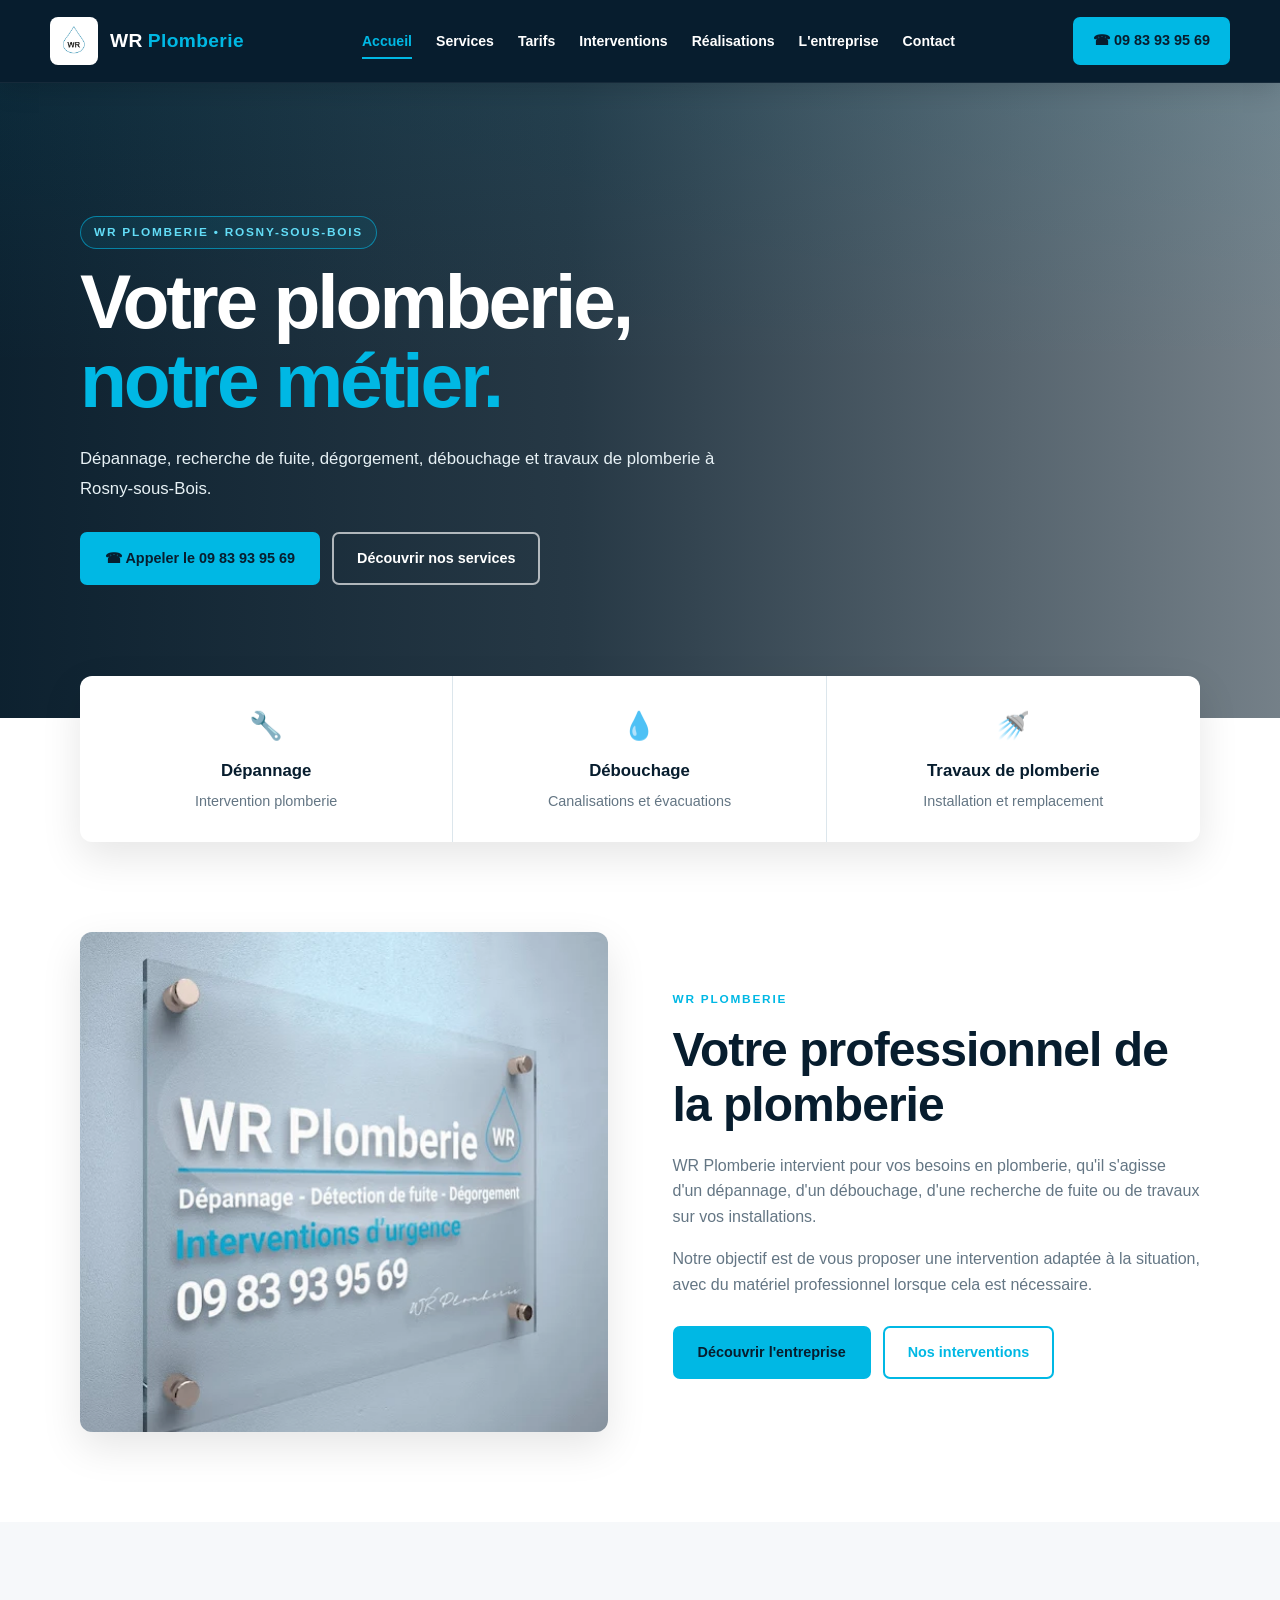
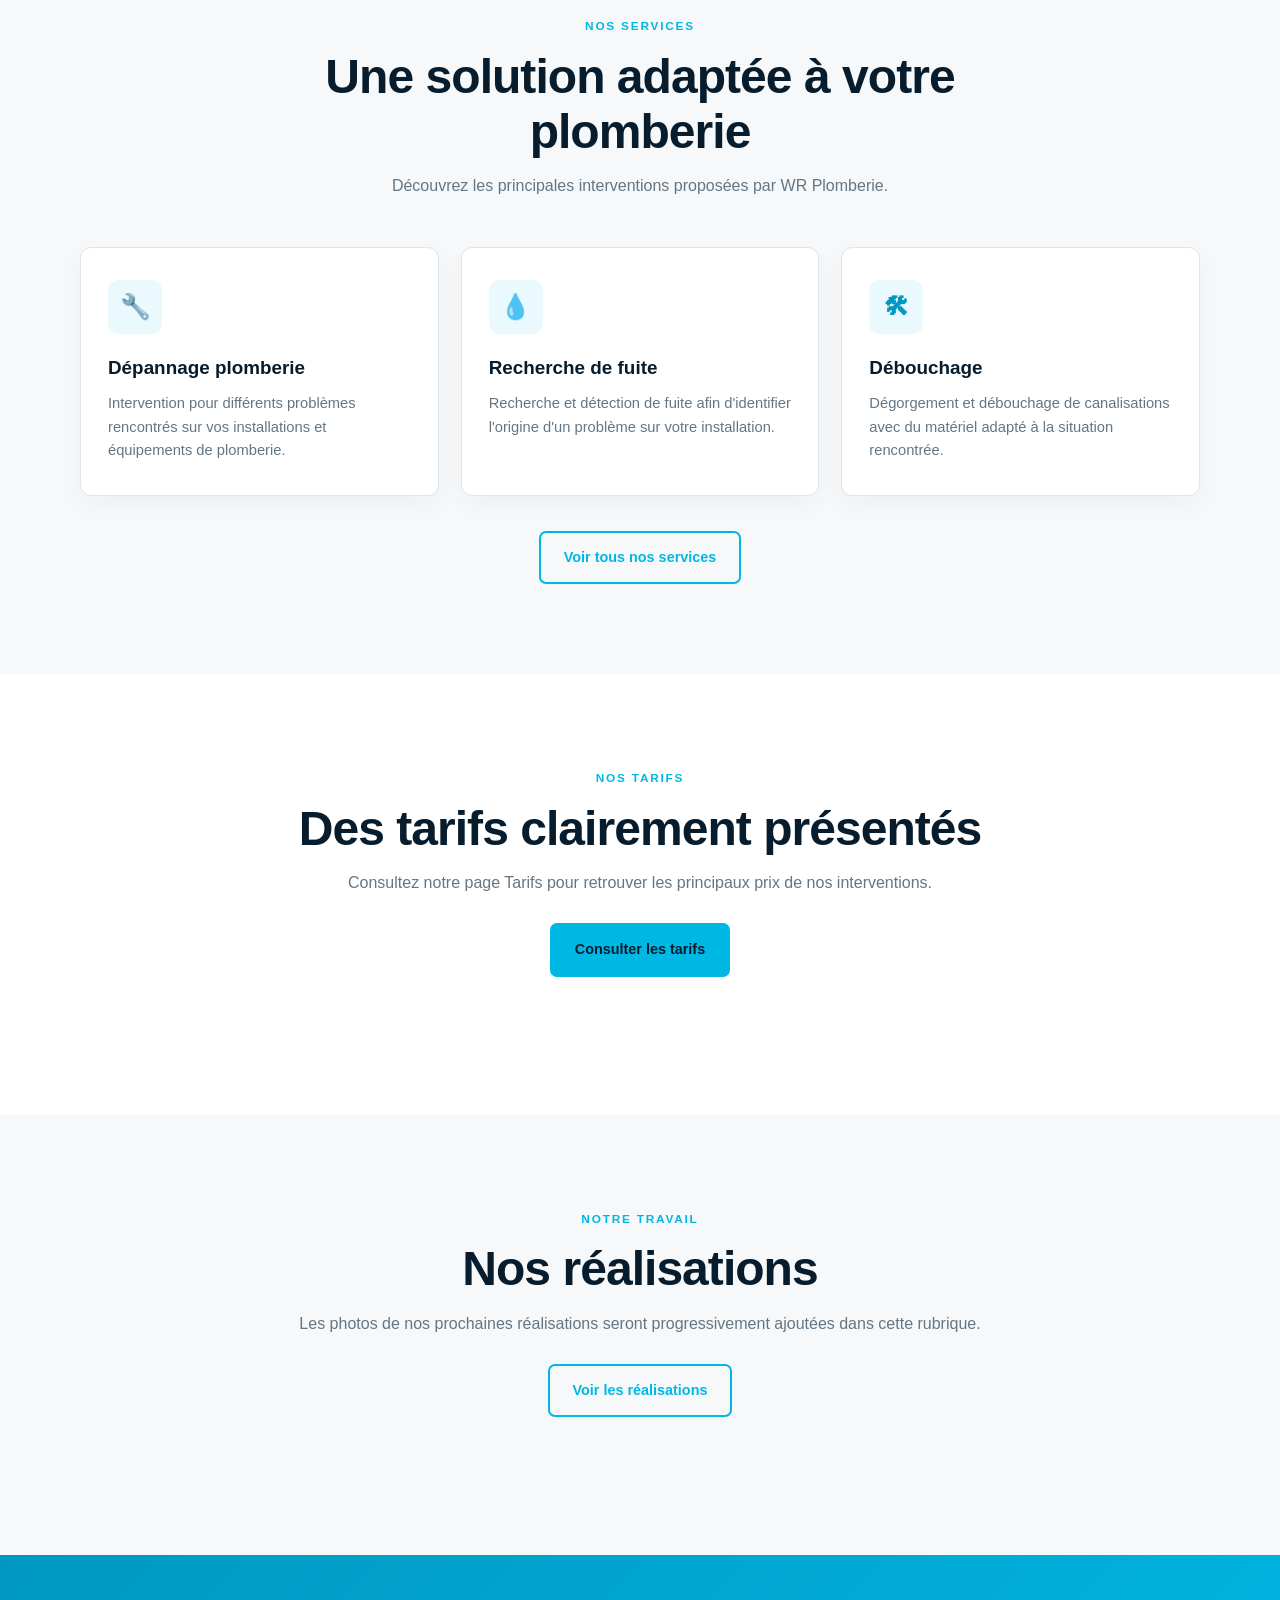
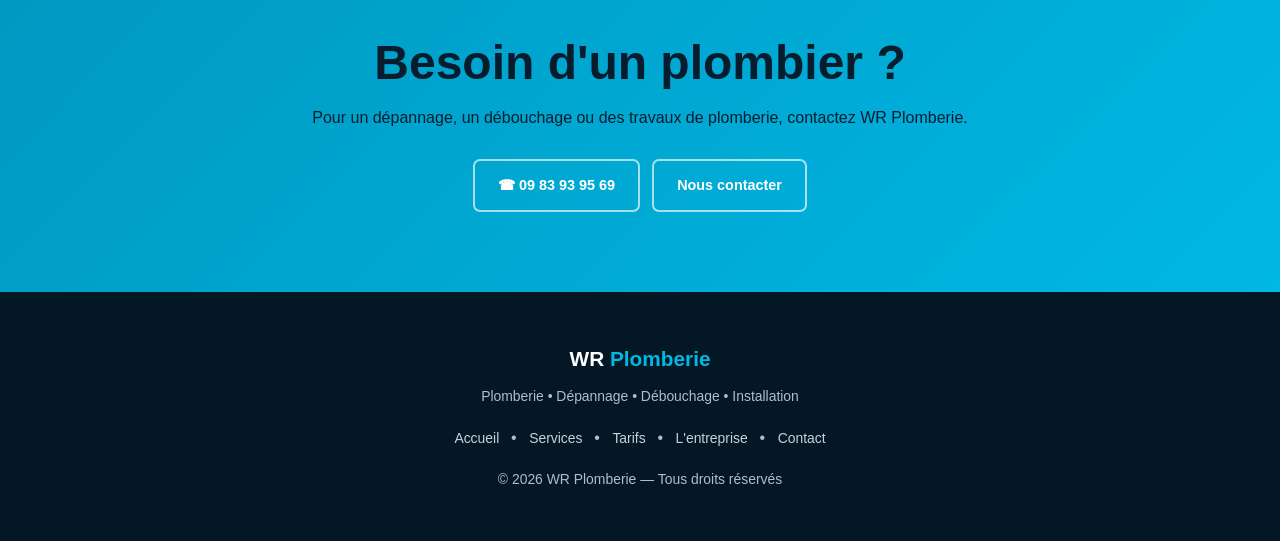
==== commit 35265e77: "Update index.html" ====
--- a/index.html
+++ b/index.html
@@ -9,11 +9,11 @@
     content="width=device-width, initial-scale=1.0"
   >
 
-  <title>WR Plomberie | Plombier professionnel</title>
+  <title>WR Plomberie | Plombier à Rosny-sous-Bois</title>
 
   <meta
     name="description"
-    content="WR Plomberie intervient pour vos travaux de plomberie, dépannage, débouchage, robinetterie et installations sanitaires."
+    content="WR Plomberie à Rosny-sous-Bois : dépannage plomberie, recherche de fuite, dégorgement, débouchage et travaux de plomberie."
   >
 
   <link rel="stylesheet" href="style.css">
@@ -23,17 +23,37 @@
 <body>
 
   <!-- =====================================================
-       MENU
+       EN-TETE
   ====================================================== -->
 
   <header>
 
     <nav>
 
+      <!-- LOGO -->
+
       <a href="index.html" class="logo">
+
+        <img
+          src="images/logo.png"
+          alt="Logo WR Plomberie"
+          style="
+            width:48px;
+            height:48px;
+            object-fit:contain;
+            margin-right:12px;
+            border-radius:8px;
+            background:#ffffff;
+            padding:4px;
+          "
+        >
+
         WR <span>Plomberie</span>
+
       </a>
 
+
+      <!-- MENU -->
 
       <ul class="nav-links">
 
@@ -68,6 +88,12 @@
         </li>
 
         <li>
+          <a href="entreprise.html">
+            L'entreprise
+          </a>
+        </li>
+
+        <li>
           <a href="contact.html">
             Contact
           </a>
@@ -75,6 +101,16 @@
 
       </ul>
 
+
+      <!-- TELEPHONE -->
+
+      <a
+        href="tel:0983939569"
+        class="nav-appel"
+      >
+        ☎ 09 83 93 95 69
+      </a>
+
     </nav>
 
   </header>
@@ -82,7 +118,9 @@
 
 
   <!-- =====================================================
-       ACCUEIL
+       GRANDE PHOTO D'ACCUEIL
+       La façade est chargée par style.css :
+       images/facade.webp
   ====================================================== -->
 
   <main class="hero">
@@ -91,44 +129,44 @@
 
       <div class="hero-texte">
 
+
         <span class="sur-titre">
-          Plomberie • Dépannage • Installation
+          WR Plomberie • Rosny-sous-Bois
         </span>
 
 
         <h1>
-          Votre plombier de confiance
+          Votre plomberie,<br>
+          <span>notre métier.</span>
         </h1>
 
 
         <p>
-          WR Plomberie vous accompagne pour vos travaux
-          de plomberie, vos dépannages, vos installations
-          sanitaires et vos besoins de débouchage.
-
-          Un service professionnel, clair et soigné
-          pour vos interventions.
+          Dépannage, recherche de fuite,
+          dégorgement, débouchage
+          et travaux de plomberie à Rosny-sous-Bois.
         </p>
 
 
         <div class="boutons">
 
           <a
-            href="contact.html"
+            href="tel:0983939569"
             class="btn"
           >
-            Demander une intervention
+            ☎ Appeler le 09 83 93 95 69
           </a>
 
 
           <a
-            href="tarifs.html"
+            href="services.html"
             class="btn btn-blanc"
           >
-            Voir les tarifs
-          </a>
-
-        </div>
+            Découvrir nos services
+          </a>
+
+        </div>
+
 
       </div>
 
@@ -139,7 +177,7 @@
 
 
   <!-- =====================================================
-       INFORMATIONS RAPIDES
+       3 INFORMATIONS PRINCIPALES
   ====================================================== -->
 
   <section class="infos-rapides">
@@ -190,11 +228,11 @@
           </div>
 
           <strong>
-            Installation
+            Travaux de plomberie
           </strong>
 
           <span>
-            Sanitaires et robinetterie
+            Installation et remplacement
           </span>
 
         </div>
@@ -218,6 +256,21 @@
 
       <div class="presentation">
 
+
+        <!-- PHOTO PLAQUE -->
+
+        <div class="presentation-image">
+
+          <img
+            src="images/plaque.webp"
+            alt="WR Plomberie à Rosny-sous-Bois"
+            loading="lazy"
+          >
+
+        </div>
+
+
+        <!-- TEXTE -->
 
         <div class="presentation-texte">
 
@@ -227,67 +280,47 @@
 
 
           <h2>
-            Un professionnel pour vos travaux de plomberie
+            Votre professionnel de la plomberie
           </h2>
 
 
           <p>
-            WR Plomberie intervient pour différents travaux
-            de plomberie, du dépannage courant
-            aux interventions nécessitant
-            du matériel professionnel.
+            WR Plomberie intervient pour vos besoins
+            en plomberie, qu'il s'agisse d'un dépannage,
+            d'un débouchage, d'une recherche de fuite
+            ou de travaux sur vos installations.
           </p>
 
 
           <p>
-            Remplacement de robinetterie,
-            débouchage de canalisations,
-            installations sanitaires
-            et travaux de plomberie :
-            chaque intervention est réalisée
-            avec sérieux et professionnalisme.
+            Notre objectif est de vous proposer
+            une intervention adaptée à la situation,
+            avec du matériel professionnel
+            lorsque cela est nécessaire.
           </p>
 
 
           <div class="boutons">
 
             <a
-              href="services.html"
+              href="entreprise.html"
               class="btn"
             >
-              Découvrir les services
+              Découvrir l'entreprise
             </a>
 
+
+            <a
+              href="interventions.html"
+              class="btn btn-contour"
+            >
+              Nos interventions
+            </a>
+
           </div>
 
-        </div>
-
-
-        <div class="presentation-image">
-
-          <!--
-            Nous mettrons ici la meilleure photo
-            de WR Plomberie une fois la page testée.
-          -->
-
-          <div
-            style="
-              min-height:420px;
-              display:flex;
-              align-items:center;
-              justify-content:center;
-              padding:40px;
-              background:#eaf6ff;
-              text-align:center;
-              color:#0877c9;
-              font-weight:700;
-            "
-          >
-            WR PLOMBERIE
-          </div>
-
-        </div>
-
+
+        </div>
 
       </div>
 
@@ -298,7 +331,7 @@
 
 
   <!-- =====================================================
-       SERVICES PRINCIPAUX
+       SERVICES
   ====================================================== -->
 
   <section class="section section-grise">
@@ -314,13 +347,13 @@
 
 
         <h2>
-          Des solutions pour votre plomberie
+          Une solution adaptée à votre plomberie
         </h2>
 
 
         <p>
-          Découvrez quelques-unes des principales
-          interventions proposées par WR Plomberie.
+          Découvrez les principales interventions
+          proposées par WR Plomberie.
         </p>
 
       </div>
@@ -330,7 +363,9 @@
       <div class="services-grid">
 
 
-        <div class="service-card">
+        <!-- SERVICE 1 -->
+
+        <article class="service-card">
 
           <div class="service-icone">
             🔧
@@ -342,53 +377,59 @@
 
           <p>
             Intervention pour différents problèmes
-            de plomberie et équipements sanitaires.
+            rencontrés sur vos installations
+            et équipements de plomberie.
           </p>
 
-        </div>
-
-
-
-        <div class="service-card">
+        </article>
+
+
+
+        <!-- SERVICE 2 -->
+
+        <article class="service-card">
 
           <div class="service-icone">
             💧
           </div>
 
           <h3>
+            Recherche de fuite
+          </h3>
+
+          <p>
+            Recherche et détection de fuite
+            afin d'identifier l'origine
+            d'un problème sur votre installation.
+          </p>
+
+        </article>
+
+
+
+        <!-- SERVICE 3 -->
+
+        <article class="service-card">
+
+          <div class="service-icone">
+            🛠
+          </div>
+
+          <h3>
             Débouchage
           </h3>
 
           <p>
-            Débouchage de canalisations
-            avec du matériel adapté
-            selon la situation rencontrée.
+            Dégorgement et débouchage
+            de canalisations avec du matériel
+            adapté à la situation rencontrée.
           </p>
 
-        </div>
-
-
-
-        <div class="service-card">
-
-          <div class="service-icone">
-            🚰
-          </div>
-
-          <h3>
-            Robinetterie
-          </h3>
-
-          <p>
-            Remplacement et installation
-            de robinetterie pour lavabo,
-            évier et équipements sanitaires.
-          </p>
-
-        </div>
-
-
-      </div>
+        </article>
+
+
+      </div>
+
 
 
       <div
@@ -400,7 +441,7 @@
           href="services.html"
           class="btn btn-contour"
         >
-          Voir tous les services
+          Voir tous nos services
         </a>
 
       </div>
@@ -420,23 +461,22 @@
 
     <div class="container">
 
-
       <div class="titre-section">
 
         <span class="sur-titre">
-          Des tarifs clairs
+          Nos tarifs
         </span>
 
 
         <h2>
-          Consultez nos tarifs
+          Des tarifs clairement présentés
         </h2>
 
 
         <p>
-          Retrouvez sur une page dédiée
-          les principaux tarifs d'intervention
-          de WR Plomberie.
+          Consultez notre page Tarifs
+          pour retrouver les principaux prix
+          de nos interventions.
         </p>
 
 
@@ -456,7 +496,6 @@
 
       </div>
 
-
     </div>
 
   </section>
@@ -470,7 +509,6 @@
   <section class="section section-grise">
 
     <div class="container">
-
 
       <div class="titre-section">
 
@@ -480,14 +518,14 @@
 
 
         <h2>
-          Découvrez nos réalisations
+          Nos réalisations
         </h2>
 
 
         <p>
-          Retrouvez des exemples
-          de travaux et d'interventions
-          déjà réalisés par WR Plomberie.
+          Les photos de nos prochaines réalisations
+          seront progressivement ajoutées
+          dans cette rubrique.
         </p>
 
 
@@ -507,7 +545,6 @@
 
       </div>
 
-
     </div>
 
   </section>
@@ -515,7 +552,7 @@
 
 
   <!-- =====================================================
-       CONTACT
+       APPEL
   ====================================================== -->
 
   <section class="cta">
@@ -528,16 +565,21 @@
 
 
       <p>
-        Une fuite, une canalisation bouchée,
-        une robinetterie à remplacer
-        ou un projet de plomberie ?
-
-        Contactez WR Plomberie
-        pour présenter votre besoin.
+        Pour un dépannage, un débouchage
+        ou des travaux de plomberie,
+        contactez WR Plomberie.
       </p>
 
 
       <div class="boutons">
+
+        <a
+          href="tel:0983939569"
+          class="btn btn-blanc"
+        >
+          ☎ 09 83 93 95 69
+        </a>
+
 
         <a
           href="contact.html"
@@ -548,7 +590,6 @@
 
       </div>
 
-
     </div>
 
   </section>
@@ -556,7 +597,7 @@
 
 
   <!-- =====================================================
-       FOOTER
+       PIED DE PAGE
   ====================================================== -->
 
   <footer>
@@ -582,14 +623,20 @@
 
         •
 
+        <a href="services.html">
+          Services
+        </a>
+
+        •
+
         <a href="tarifs.html">
           Tarifs
         </a>
 
         •
 
-        <a href="realisations.html">
-          Réalisations
+        <a href="entreprise.html">
+          L'entreprise
         </a>
 
         •
--- a/style.css
+++ b/style.css
@@ -1,27 +1,27 @@
 /* =========================================================
    WR PLOMBERIE
-   STYLE GENERAL
+   DESIGN PRINCIPAL
 ========================================================= */
 
 :root {
-  --bleu: #0877c9;
-  --bleu-fonce: #064c80;
-  --bleu-nuit: #082b45;
-  --bleu-clair: #eaf6ff;
-
-  --blanc: #ffffff;
-  --fond: #f5f8fa;
-
-  --texte: #17212b;
-  --gris: #64727e;
-  --bordure: #dce5eb;
-
-  --ombre: 0 12px 35px rgba(0, 0, 0, 0.08);
-}
-
-
-/* =========================================================
-   RESET
+  --navy: #071d2e;
+  --navy-light: #0c2a40;
+  --blue: #00b8e4;
+  --blue-dark: #0098c1;
+  --light-blue: #eaf9fd;
+
+  --white: #ffffff;
+  --background: #f6f8fa;
+  --text: #152b3b;
+  --muted: #647684;
+  --border: #dce6ec;
+
+  --shadow: 0 15px 40px rgba(0, 0, 0, 0.10);
+}
+
+
+/* =========================================================
+   BASE
 ========================================================= */
 
 * {
@@ -38,13 +38,12 @@
 body {
   width: 100%;
   min-height: 100vh;
-
   overflow-x: hidden;
 
-  background: var(--blanc);
-  color: var(--texte);
-
   font-family: Arial, Helvetica, sans-serif;
+
+  background: var(--white);
+  color: var(--text);
 
   line-height: 1.6;
 }
@@ -80,21 +79,15 @@
 
   width: 100%;
 
-  background: rgba(255, 255, 255, 0.97);
-
-  border-bottom: 1px solid var(--bordure);
-
-  box-shadow: 0 4px 18px rgba(0, 0, 0, 0.04);
-}
-
-
-/* =========================================================
-   MENU
-========================================================= */
+  background: var(--navy);
+
+  border-bottom: 1px solid rgba(255, 255, 255, 0.06);
+
+  box-shadow: 0 5px 25px rgba(0, 0, 0, 0.15);
+}
 
 nav {
   width: min(1180px, 94%);
-
   min-height: 82px;
 
   margin: 0 auto;
@@ -103,51 +96,59 @@
   align-items: center;
   justify-content: space-between;
 
-  gap: 30px;
-}
-
-
-/* LOGO TEXTE */
+  gap: 25px;
+}
+
+
+/* =========================================================
+   LOGO
+========================================================= */
 
 .logo {
+  display: flex;
+  align-items: center;
+
   flex-shrink: 0;
 
-  color: var(--bleu-nuit);
-
-  font-size: 1.35rem;
+  color: var(--white);
+
+  font-size: 1.2rem;
   font-weight: 800;
 
   letter-spacing: 0.02em;
 }
 
 .logo span {
-  color: var(--bleu);
-}
-
-
-/* LIENS MENU */
+  margin-left: 5px;
+  color: var(--blue);
+}
+
+
+/* =========================================================
+   MENU
+========================================================= */
 
 .nav-links {
   display: flex;
   align-items: center;
 
-  gap: 25px;
+  gap: 24px;
 }
 
 .nav-links a {
   position: relative;
 
-  color: var(--texte);
-
-  font-size: 0.92rem;
-  font-weight: 600;
+  color: var(--white);
+
+  font-size: 0.88rem;
+  font-weight: 700;
 
   transition: 0.2s ease;
 }
 
 .nav-links a:hover,
 .nav-links a.active {
-  color: var(--bleu);
+  color: var(--blue);
 }
 
 .nav-links a.active::after {
@@ -161,31 +162,38 @@
 
   height: 2px;
 
-  background: var(--bleu);
-}
-
-
-/* BOUTON APPELER */
+  background: var(--blue);
+}
+
+
+/* =========================================================
+   TELEPHONE MENU
+========================================================= */
 
 .nav-appel {
   display: inline-flex;
-
   align-items: center;
   justify-content: center;
 
-  padding: 11px 18px;
+  padding: 12px 20px;
 
   border-radius: 7px;
 
-  background: var(--bleu);
-
-  color: var(--blanc) !important;
-
-  font-weight: 700 !important;
+  background: var(--blue);
+
+  color: var(--navy) !important;
+
+  font-size: 0.9rem !important;
+  font-weight: 800 !important;
+
+  white-space: nowrap;
+
+  transition: 0.2s ease;
 }
 
 .nav-appel:hover {
-  background: var(--bleu-fonce);
+  background: var(--white);
+  color: var(--navy) !important;
 }
 
 
@@ -195,74 +203,91 @@
 
 .btn {
   display: inline-flex;
-
   align-items: center;
   justify-content: center;
 
   min-height: 50px;
 
-  padding: 13px 24px;
-
-  border: 2px solid var(--bleu);
+  padding: 13px 23px;
+
+  border: 2px solid var(--blue);
   border-radius: 7px;
 
-  background: var(--bleu);
-
-  color: var(--blanc);
+  background: var(--blue);
+
+  color: var(--navy);
 
   font-size: 0.9rem;
-  font-weight: 700;
+  font-weight: 800;
 
   transition: 0.2s ease;
 }
 
 .btn:hover {
-  background: var(--bleu-fonce);
-  border-color: var(--bleu-fonce);
-
   transform: translateY(-2px);
+
+  background: var(--white);
+  border-color: var(--white);
+
+  color: var(--navy);
 }
 
 .btn-blanc {
-  background: var(--blanc);
-  border-color: var(--blanc);
-
-  color: var(--bleu-nuit);
+  background: transparent;
+
+  border-color: rgba(255, 255, 255, 0.65);
+
+  color: var(--white);
+}
+
+.btn-blanc:hover {
+  background: var(--white);
+  border-color: var(--white);
+
+  color: var(--navy);
 }
 
 .btn-contour {
   background: transparent;
 
-  color: var(--bleu);
+  border-color: var(--blue);
+
+  color: var(--blue);
+}
+
+.btn-contour:hover {
+  background: var(--blue);
+
+  color: var(--navy);
 }
 
 .boutons {
   display: flex;
   flex-wrap: wrap;
 
-  gap: 14px;
+  gap: 12px;
 
   margin-top: 28px;
 }
 
 
 /* =========================================================
-   PETITS TITRES
+   PETIT TITRE
 ========================================================= */
 
 .sur-titre {
   display: inline-block;
 
-  margin-bottom: 12px;
-
-  color: var(--bleu);
-
-  font-size: 0.75rem;
+  margin-bottom: 13px;
+
+  color: var(--blue);
+
+  font-size: 0.74rem;
   font-weight: 800;
 
+  letter-spacing: 0.15em;
+
   text-transform: uppercase;
-
-  letter-spacing: 0.16em;
 }
 
 
@@ -273,7 +298,7 @@
 .hero {
   position: relative;
 
-  min-height: 620px;
+  min-height: 635px;
 
   display: flex;
   align-items: center;
@@ -283,10 +308,30 @@
   background:
     linear-gradient(
       90deg,
-      rgba(4, 38, 61, 0.96) 0%,
-      rgba(5, 59, 94, 0.91) 52%,
-      rgba(7, 79, 124, 0.78) 100%
+      rgba(3, 24, 39, 0.96) 0%,
+      rgba(3, 24, 39, 0.86) 45%,
+      rgba(3, 24, 39, 0.55) 100%
+    ),
+    url("images/facade.webp");
+
+  background-size: cover;
+  background-position: center;
+}
+
+.hero::after {
+  content: "";
+
+  position: absolute;
+  inset: 0;
+
+  background:
+    linear-gradient(
+      180deg,
+      rgba(0, 184, 228, 0.06),
+      transparent 45%
     );
+
+  pointer-events: none;
 }
 
 .hero-contenu {
@@ -305,47 +350,54 @@
 }
 
 .hero .sur-titre {
-  color: #8fd4ff;
+  padding: 6px 13px;
+
+  border: 1px solid rgba(0, 184, 228, 0.6);
+  border-radius: 30px;
+
+  color: #63ddf7;
+
+  background: rgba(0, 184, 228, 0.08);
 }
 
 .hero h1 {
-  max-width: 850px;
-
-  color: var(--blanc);
-
-  font-size: clamp(2.8rem, 6vw, 5.2rem);
+  max-width: 760px;
+
+  color: var(--white);
+
+  font-size: clamp(3rem, 6vw, 5rem);
 
   line-height: 1.03;
 
-  letter-spacing: -0.035em;
+  letter-spacing: -0.04em;
+}
+
+.hero h1 span {
+  color: var(--blue);
 }
 
 .hero p {
-  max-width: 650px;
+  max-width: 680px;
 
   margin-top: 24px;
 
-  color: #e4f1f8;
-
-  font-size: 1.12rem;
+  color: #e7f1f5;
+
+  font-size: 1.05rem;
 
   line-height: 1.8;
 }
 
-.hero .boutons {
-  margin-top: 32px;
-}
-
-
-/* =========================================================
-   BANDEAU INFORMATIONS
+
+/* =========================================================
+   INFOS RAPIDES
 ========================================================= */
 
 .infos-rapides {
   position: relative;
   z-index: 5;
 
-  margin-top: -45px;
+  margin-top: -42px;
 }
 
 .infos-grid {
@@ -357,9 +409,9 @@
 
   border-radius: 12px;
 
-  background: var(--blanc);
-
-  box-shadow: var(--ombre);
+  background: var(--white);
+
+  box-shadow: var(--shadow);
 }
 
 .info-rapide {
@@ -367,7 +419,7 @@
 
   text-align: center;
 
-  border-right: 1px solid var(--bordure);
+  border-right: 1px solid var(--border);
 }
 
 .info-rapide:last-child {
@@ -377,23 +429,23 @@
 .info-icone {
   margin-bottom: 10px;
 
-  color: var(--bleu);
-
-  font-size: 1.8rem;
+  color: var(--blue);
+
+  font-size: 1.7rem;
 }
 
 .info-rapide strong {
   display: block;
 
-  margin-bottom: 5px;
-
-  color: var(--bleu-nuit);
+  margin-bottom: 4px;
+
+  color: var(--navy);
 
   font-size: 1.05rem;
 }
 
 .info-rapide span {
-  color: var(--gris);
+  color: var(--muted);
 
   font-size: 0.9rem;
 }
@@ -408,48 +460,47 @@
 }
 
 .section-grise {
-  background: var(--fond);
+  background: var(--background);
 }
 
 .section-bleue {
-  background: var(--bleu-nuit);
-
-  color: var(--blanc);
-}
-
-
-/* TITRE DE SECTION */
+  background: var(--navy);
+
+  color: var(--white);
+}
 
 .titre-section {
-  max-width: 720px;
-
-  margin: 0 auto 50px;
+  max-width: 730px;
+
+  margin: 0 auto 48px;
 
   text-align: center;
 }
 
 .titre-section h2 {
-  margin-bottom: 15px;
-
-  color: var(--bleu-nuit);
+  margin-bottom: 14px;
+
+  color: var(--navy);
 
   font-size: clamp(2rem, 4vw, 3rem);
 
   line-height: 1.15;
+
+  letter-spacing: -0.02em;
 }
 
 .titre-section p {
-  color: var(--gris);
+  color: var(--muted);
 
   font-size: 1rem;
 }
 
 .section-bleue .titre-section h2 {
-  color: var(--blanc);
+  color: var(--white);
 }
 
 .section-bleue .titre-section p {
-  color: #c6dbe8;
+  color: #bdd0dc;
 }
 
 
@@ -470,14 +521,14 @@
 .presentation-image {
   overflow: hidden;
 
-  border-radius: 14px;
-
-  box-shadow: var(--ombre);
+  border-radius: 12px;
+
+  box-shadow: var(--shadow);
 }
 
 .presentation-image img {
   width: 100%;
-  height: 520px;
+  height: 500px;
 
   object-fit: cover;
 }
@@ -485,22 +536,24 @@
 .presentation-texte h2 {
   margin-bottom: 20px;
 
-  color: var(--bleu-nuit);
+  color: var(--navy);
 
   font-size: clamp(2rem, 4vw, 3rem);
 
   line-height: 1.15;
+
+  letter-spacing: -0.02em;
 }
 
 .presentation-texte p {
   margin-bottom: 17px;
 
-  color: var(--gris);
-}
-
-
-/* =========================================================
-   CARTES SERVICES
+  color: var(--muted);
+}
+
+
+/* =========================================================
+   SERVICES
 ========================================================= */
 
 .services-grid {
@@ -512,12 +565,12 @@
 }
 
 .service-card {
-  padding: 34px 28px;
-
-  border: 1px solid var(--bordure);
-  border-radius: 12px;
-
-  background: var(--blanc);
+  padding: 32px 27px;
+
+  border: 1px solid var(--border);
+  border-radius: 11px;
+
+  background: var(--white);
 
   box-shadow: 0 8px 25px rgba(0, 0, 0, 0.04);
 
@@ -527,47 +580,48 @@
 .service-card:hover {
   transform: translateY(-5px);
 
-  border-color: #a9d8f5;
-
-  box-shadow: var(--ombre);
+  border-color: rgba(0, 184, 228, 0.45);
+
+  box-shadow: var(--shadow);
 }
 
 .service-icone {
-  width: 55px;
-  height: 55px;
-
-  margin-bottom: 20px;
+  width: 54px;
+  height: 54px;
+
+  margin-bottom: 19px;
 
   display: flex;
   align-items: center;
   justify-content: center;
 
-  border-radius: 12px;
-
-  background: var(--bleu-clair);
-
-  color: var(--bleu);
-
-  font-size: 1.7rem;
+  border-radius: 10px;
+
+  background: var(--light-blue);
+
+  color: var(--blue-dark);
+
+  font-size: 1.55rem;
+  font-weight: 800;
 }
 
 .service-card h3 {
-  margin-bottom: 10px;
-
-  color: var(--bleu-nuit);
-
-  font-size: 1.25rem;
+  margin-bottom: 9px;
+
+  color: var(--navy);
+
+  font-size: 1.18rem;
 }
 
 .service-card p {
-  color: var(--gris);
-
-  font-size: 0.93rem;
-}
-
-
-/* =========================================================
-   PAGE HERO
+  color: var(--muted);
+
+  font-size: 0.92rem;
+}
+
+
+/* =========================================================
+   HERO PAGES INTERIEURES
 ========================================================= */
 
 .page-hero {
@@ -576,35 +630,33 @@
   background:
     linear-gradient(
       135deg,
-      var(--bleu-nuit),
-      var(--bleu-fonce)
+      rgba(4, 28, 45, 0.98),
+      rgba(8, 59, 83, 0.96)
     );
 
   text-align: center;
 }
 
 .page-hero .container {
-  max-width: 820px;
-}
-
-.page-hero .sur-titre {
-  color: #8fd4ff;
+  max-width: 800px;
 }
 
 .page-hero h1 {
-  margin-bottom: 18px;
-
-  color: var(--blanc);
-
-  font-size: clamp(2.6rem, 6vw, 4.6rem);
+  margin-bottom: 17px;
+
+  color: var(--white);
+
+  font-size: clamp(2.5rem, 5vw, 4.4rem);
 
   line-height: 1.05;
+
+  letter-spacing: -0.035em;
 }
 
 .page-hero p {
-  color: #d8eaf5;
-
-  font-size: 1.05rem;
+  color: #d5e6ef;
+
+  font-size: 1rem;
 }
 
 
@@ -619,57 +671,77 @@
 
   gap: 22px;
 
-  max-width: 950px;
+  max-width: 960px;
 
   margin: 0 auto;
 }
 
 .tarif-card {
+  position: relative;
+
   padding: 30px;
 
-  border: 1px solid var(--bordure);
-  border-radius: 12px;
-
-  background: var(--blanc);
-
-  box-shadow: 0 7px 22px rgba(0, 0, 0, 0.04);
+  overflow: hidden;
+
+  border: 1px solid var(--border);
+  border-radius: 11px;
+
+  background: var(--white);
+
+  box-shadow: 0 8px 25px rgba(0, 0, 0, 0.04);
+}
+
+.tarif-card::before {
+  content: "";
+
+  position: absolute;
+
+  top: 0;
+  left: 0;
+
+  width: 100%;
+  height: 4px;
+
+  background: var(--blue);
 }
 
 .tarif-card h3 {
   margin-bottom: 12px;
 
-  color: var(--bleu-nuit);
+  color: var(--navy);
 
   font-size: 1.15rem;
 }
 
 .tarif-prix {
-  margin-bottom: 12px;
-
-  color: var(--bleu);
-
-  font-size: 1.9rem;
+  margin-bottom: 13px;
+
+  color: var(--blue-dark);
+
+  font-size: 1.85rem;
   font-weight: 800;
 }
 
 .tarif-card p {
-  color: var(--gris);
+  margin-top: 5px;
+
+  color: var(--muted);
 
   font-size: 0.9rem;
 }
 
 .mention-tarifs {
-  max-width: 950px;
+  max-width: 960px;
 
   margin: 35px auto 0;
 
   padding: 22px;
 
-  border-left: 4px solid var(--bleu);
-
-  background: var(--bleu-clair);
-
-  color: #40515e;
+  border-left: 4px solid var(--blue);
+
+  background: var(--light-blue);
+
+  color: #405563;
 
   font-size: 0.9rem;
 }
@@ -688,25 +760,34 @@
 }
 
 .intervention-card {
-  padding: 30px;
-
-  border-radius: 12px;
-
-  background: var(--blanc);
-
-  border: 1px solid var(--bordure);
+  padding: 30px 26px;
+
+  border: 1px solid var(--border);
+  border-radius: 11px;
+
+  background: var(--white);
+
+  transition: 0.25s ease;
+}
+
+.intervention-card:hover {
+  transform: translateY(-4px);
+
+  border-color: rgba(0, 184, 228, 0.45);
+
+  box-shadow: var(--shadow);
 }
 
 .intervention-card h3 {
-  margin-bottom: 10px;
-
-  color: var(--bleu-nuit);
+  margin-bottom: 9px;
+
+  color: var(--navy);
 }
 
 .intervention-card p {
-  color: var(--gris);
-
-  font-size: 0.93rem;
+  color: var(--muted);
+
+  font-size: 0.92rem;
 }
 
 
@@ -725,18 +806,17 @@
 .realisation {
   overflow: hidden;
 
-  border-radius: 12px;
-
-  background: var(--blanc);
-
-  border: 1px solid var(--bordure);
+  border: 1px solid var(--border);
+  border-radius: 11px;
+
+  background: var(--white);
 
   box-shadow: 0 8px 25px rgba(0, 0, 0, 0.05);
 }
 
 .realisation img {
   width: 100%;
-  height: 330px;
+  height: 320px;
 
   object-fit: cover;
 }
@@ -748,11 +828,11 @@
 .realisation-texte h3 {
   margin-bottom: 7px;
 
-  color: var(--bleu-nuit);
+  color: var(--navy);
 }
 
 .realisation-texte p {
-  color: var(--gris);
+  color: var(--muted);
 
   font-size: 0.9rem;
 }
@@ -767,30 +847,30 @@
 
   grid-template-columns: 1fr 1fr;
 
-  gap: 45px;
+  gap: 40px;
 }
 
 .contact-bloc {
   padding: 35px;
 
-  border: 1px solid var(--bordure);
-  border-radius: 12px;
-
-  background: var(--blanc);
-
-  box-shadow: var(--ombre);
+  border: 1px solid var(--border);
+  border-radius: 11px;
+
+  background: var(--white);
+
+  box-shadow: var(--shadow);
 }
 
 .contact-bloc h2 {
   margin-bottom: 20px;
 
-  color: var(--bleu-nuit);
+  color: var(--navy);
 }
 
 .contact-ligne {
   padding: 17px 0;
 
-  border-bottom: 1px solid var(--bordure);
+  border-bottom: 1px solid var(--border);
 }
 
 .contact-ligne:last-child {
@@ -802,16 +882,16 @@
 
   margin-bottom: 4px;
 
-  color: var(--bleu-nuit);
+  color: var(--navy);
 }
 
 .contact-ligne span,
 .contact-ligne a {
-  color: var(--gris);
+  color: var(--muted);
 }
 
 .contact-ligne a:hover {
-  color: var(--bleu);
+  color: var(--blue-dark);
 }
 
 
@@ -820,21 +900,28 @@
 ========================================================= */
 
 .cta {
+  position: relative;
+
+  overflow: hidden;
+
   padding: 80px 20px;
 
   background:
     linear-gradient(
       135deg,
-      var(--bleu),
-      var(--bleu-fonce)
+      var(--blue-dark),
+      var(--blue)
     );
 
-  color: var(--blanc);
+  color: var(--navy);
 
   text-align: center;
 }
 
 .cta .container {
+  position: relative;
+  z-index: 2;
+
   max-width: 760px;
 }
 
@@ -847,7 +934,7 @@
 }
 
 .cta p {
-  color: #e5f3fb;
+  font-weight: 500;
 }
 
 .cta .boutons {
@@ -862,9 +949,9 @@
 footer {
   padding: 50px 20px;
 
-  background: #061f31;
-
-  color: #bdd1dd;
+  background: #041724;
+
+  color: #aebfca;
 
   text-align: center;
 }
@@ -872,18 +959,18 @@
 .footer-logo {
   margin-bottom: 10px;
 
-  color: var(--blanc);
-
-  font-size: 1.35rem;
+  color: var(--white);
+
+  font-size: 1.3rem;
   font-weight: 800;
 }
 
 .footer-logo span {
-  color: #55b9f3;
+  color: var(--blue);
 }
 
 footer p {
-  font-size: 0.88rem;
+  font-size: 0.87rem;
 }
 
 .footer-liens {
@@ -893,28 +980,30 @@
 .footer-liens a {
   margin: 0 8px;
 
-  font-size: 0.88rem;
+  color: #c5d3dc;
+
+  font-size: 0.87rem;
 }
 
 .footer-liens a:hover {
-  color: var(--blanc);
-}
-
-
-/* =========================================================
-   TABLETTES
-========================================================= */
-
-@media screen and (max-width: 950px) {
+  color: var(--blue);
+}
+
+
+/* =========================================================
+   TABLETTE
+========================================================= */
+
+@media screen and (max-width: 1000px) {
 
   nav {
     flex-direction: column;
 
     justify-content: center;
 
-    padding: 18px 0;
-
-    gap: 15px;
+    padding: 17px 0;
+
+    gap: 14px;
   }
 
   .nav-links {
@@ -922,7 +1011,7 @@
 
     justify-content: center;
 
-    gap: 15px 20px;
+    gap: 14px 20px;
   }
 
   .presentation {
@@ -948,7 +1037,7 @@
 
 
 /* =========================================================
-   SMARTPHONES
+   TELEPHONE
 ========================================================= */
 
 @media screen and (max-width: 680px) {
@@ -958,7 +1047,7 @@
   }
 
 
-  /* MENU */
+  /* HEADER */
 
   header {
     position: relative;
@@ -969,64 +1058,74 @@
 
     min-height: auto;
 
-    padding: 17px 14px;
-
-    gap: 14px;
+    padding: 15px 12px;
+
+    gap: 13px;
   }
 
   .logo {
-    font-size: 1.05rem;
+    font-size: 1rem;
   }
 
   .nav-links {
     width: 100%;
 
-    gap: 9px 14px;
+    gap: 9px 13px;
   }
 
   .nav-links a {
-    font-size: 0.73rem;
+    font-size: 0.7rem;
   }
 
   .nav-links a.active::after {
-    bottom: -5px;
+    bottom: -4px;
   }
 
   .nav-appel {
     padding: 8px 11px;
-  }
-
-
-  /* ACCUEIL */
+
+    font-size: 0.72rem !important;
+  }
+
+
+  /* HERO */
 
   .hero {
-    min-height: auto;
+    min-height: 540px;
+
+    background-position: center;
   }
 
   .hero-contenu {
     width: 88%;
 
-    padding: 65px 0;
+    padding: 60px 0;
+  }
+
+  .hero .sur-titre {
+    padding: 5px 10px;
+
+    font-size: 0.61rem;
+
+    letter-spacing: 0.09em;
   }
 
   .hero h1 {
-    font-size: 2.45rem;
-
-    line-height: 1.08;
-
-    letter-spacing: -0.025em;
+    max-width: 100%;
+
+    font-size: 2.5rem;
+
+    line-height: 1.06;
+
+    letter-spacing: -0.03em;
   }
 
   .hero p {
-    margin-top: 20px;
-
-    font-size: 0.94rem;
-
-    line-height: 1.7;
-  }
-
-  .sur-titre {
-    font-size: 0.66rem;
+    margin-top: 19px;
+
+    font-size: 0.91rem;
+
+    line-height: 1.65;
   }
 
   .hero .boutons {
@@ -1053,21 +1152,21 @@
   }
 
   .info-rapide {
-    padding: 22px;
+    padding: 21px;
 
     border-right: none;
-    border-bottom: 1px solid var(--bordure);
+    border-bottom: 1px solid var(--border);
   }
 
 
   /* SECTIONS */
 
   .section {
-    padding: 65px 0;
+    padding: 62px 0;
   }
 
   .titre-section {
-    margin-bottom: 35px;
+    margin-bottom: 34px;
   }
 
   .titre-section h2 {
@@ -1075,7 +1174,7 @@
   }
 
   .titre-section p {
-    font-size: 0.92rem;
+    font-size: 0.9rem;
   }
 
 
@@ -1090,7 +1189,7 @@
   }
 
   .presentation-texte p {
-    font-size: 0.92rem;
+    font-size: 0.9rem;
   }
 
 
@@ -1103,22 +1202,22 @@
 
   .service-card,
   .intervention-card {
-    padding: 27px 22px;
+    padding: 26px 21px;
   }
 
 
   /* PAGES */
 
   .page-hero {
-    padding: 65px 15px;
+    padding: 62px 15px;
   }
 
   .page-hero h1 {
-    font-size: 2.2rem;
+    font-size: 2.15rem;
   }
 
   .page-hero p {
-    font-size: 0.92rem;
+    font-size: 0.9rem;
   }
 
 
@@ -1133,11 +1232,11 @@
   }
 
   .tarif-prix {
-    font-size: 1.65rem;
-  }
-
-
-  /* REALISATIONS */
+    font-size: 1.6rem;
+  }
+
+
+  /* GALERIE */
 
   .galerie {
     grid-template-columns: 1fr;
@@ -1166,7 +1265,7 @@
   }
 
   .cta p {
-    font-size: 0.92rem;
+    font-size: 0.9rem;
   }
 
   .cta .boutons {
@@ -1188,31 +1287,35 @@
 
 
 /* =========================================================
-   TRES PETITS TELEPHONES
+   PETITS TELEPHONES
 ========================================================= */
 
 @media screen and (max-width: 420px) {
+
+  .hero {
+    min-height: 510px;
+  }
 
   .hero h1 {
     font-size: 2.15rem;
   }
 
   .nav-links {
-    gap: 8px 11px;
+    gap: 8px 10px;
   }
 
   .nav-links a {
-    font-size: 0.69rem;
+    font-size: 0.66rem;
   }
 
   .titre-section h2,
   .presentation-texte h2,
   .cta h2 {
-    font-size: 1.65rem;
+    font-size: 1.6rem;
   }
 
   .page-hero h1 {
-    font-size: 1.95rem;
-  }
-
-}
+    font-size: 1.9rem;
+  }
+
+}
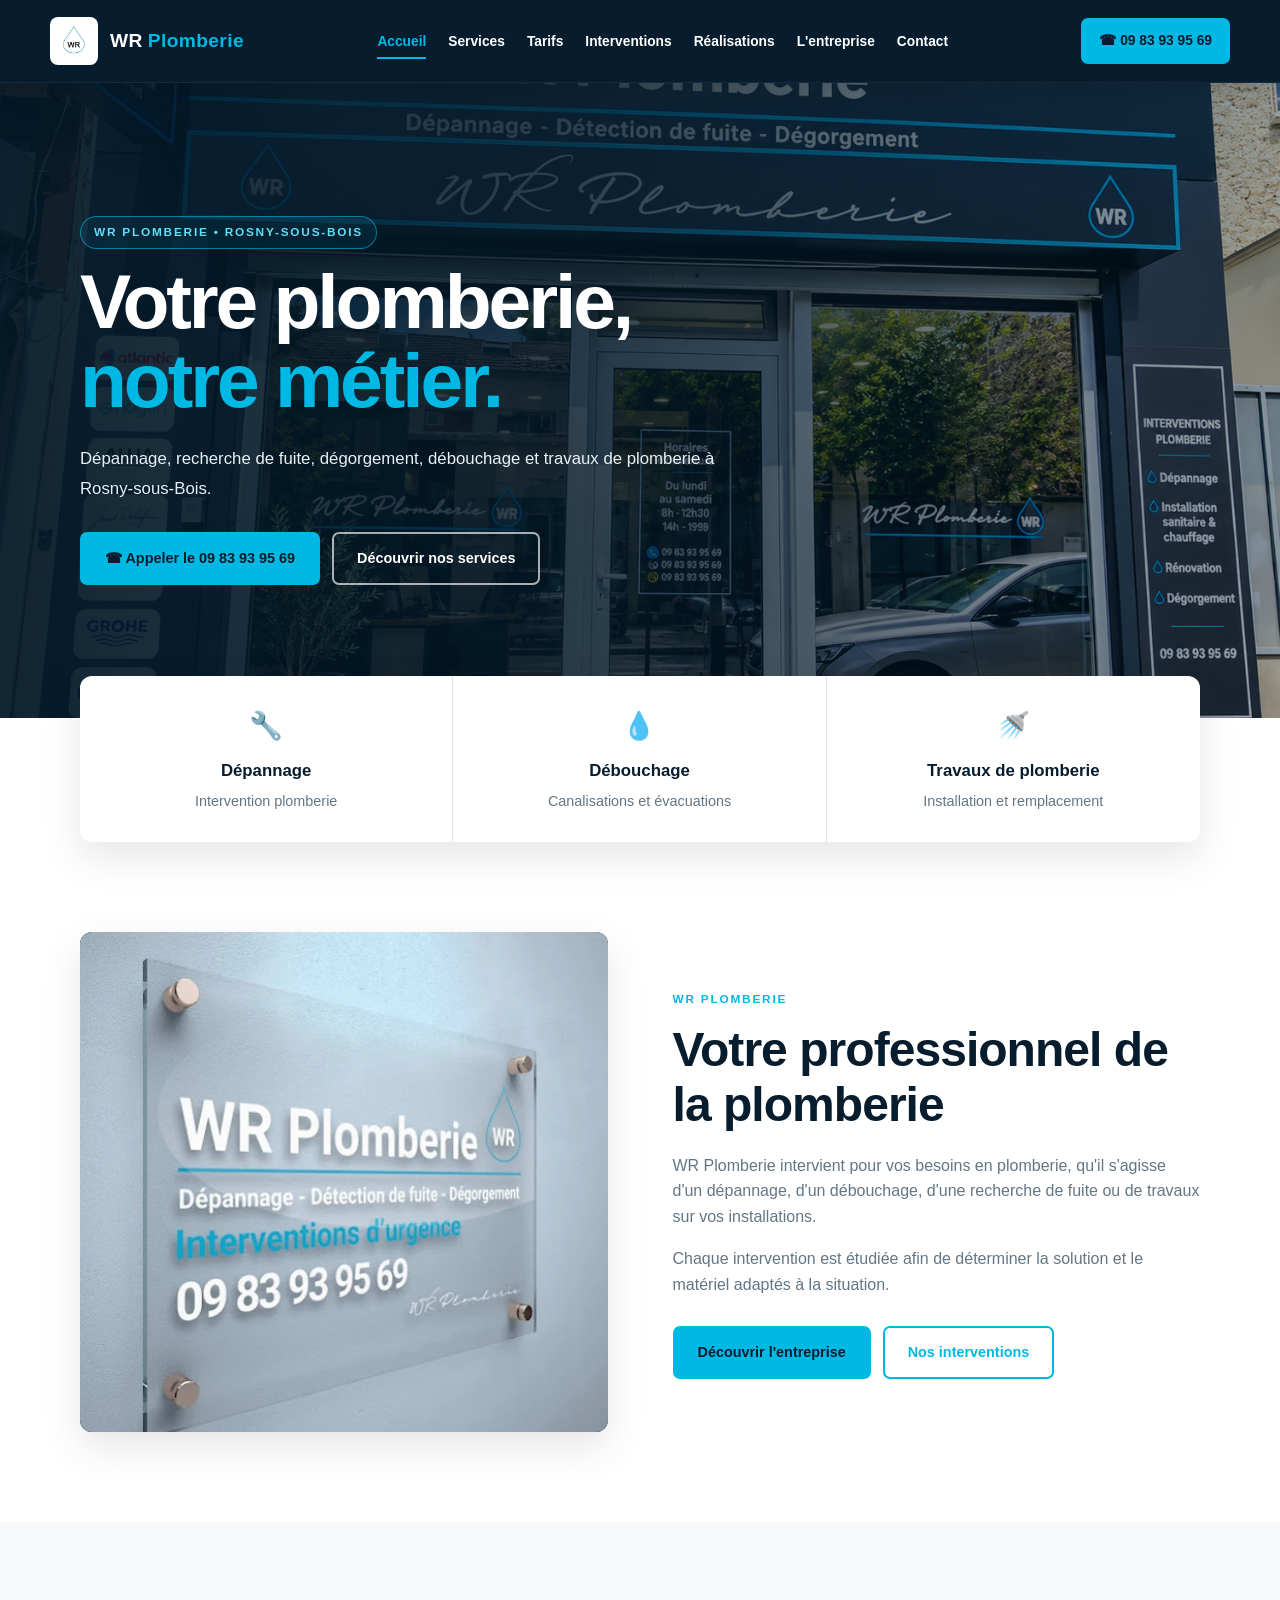
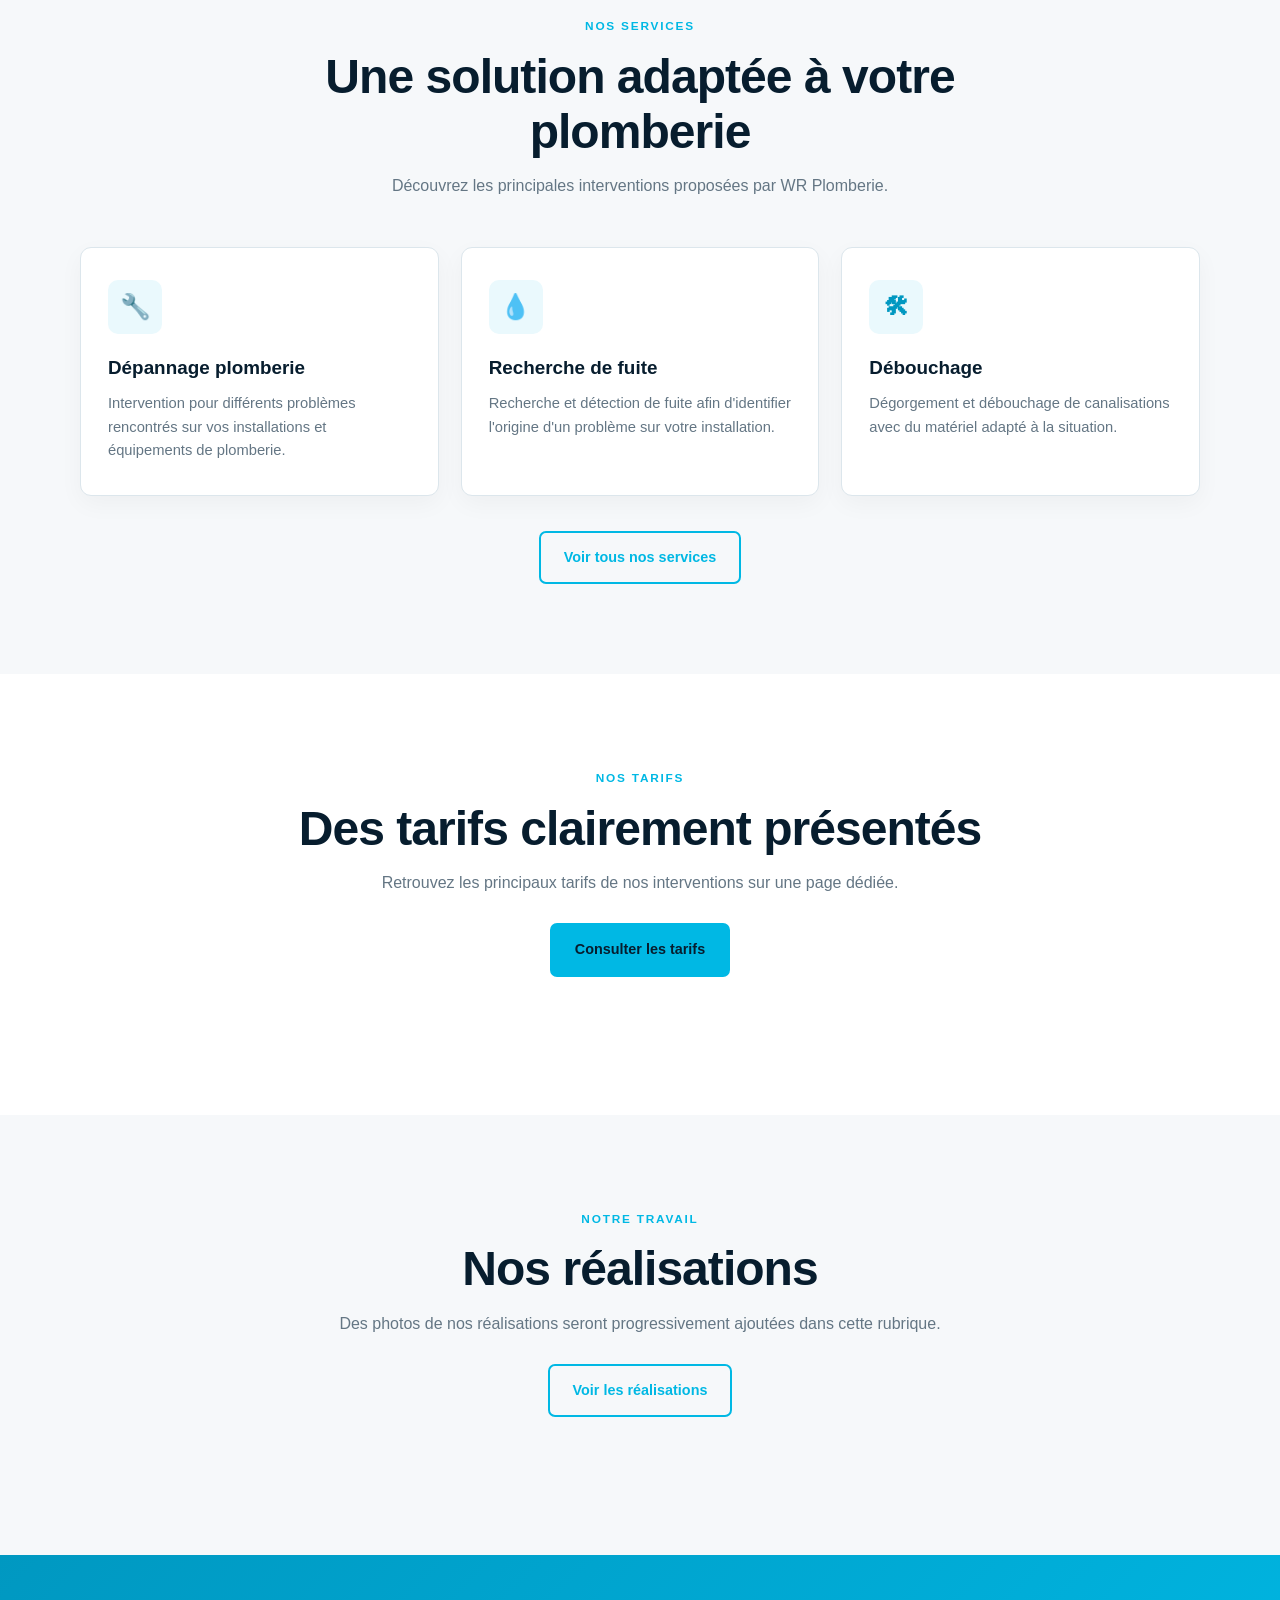
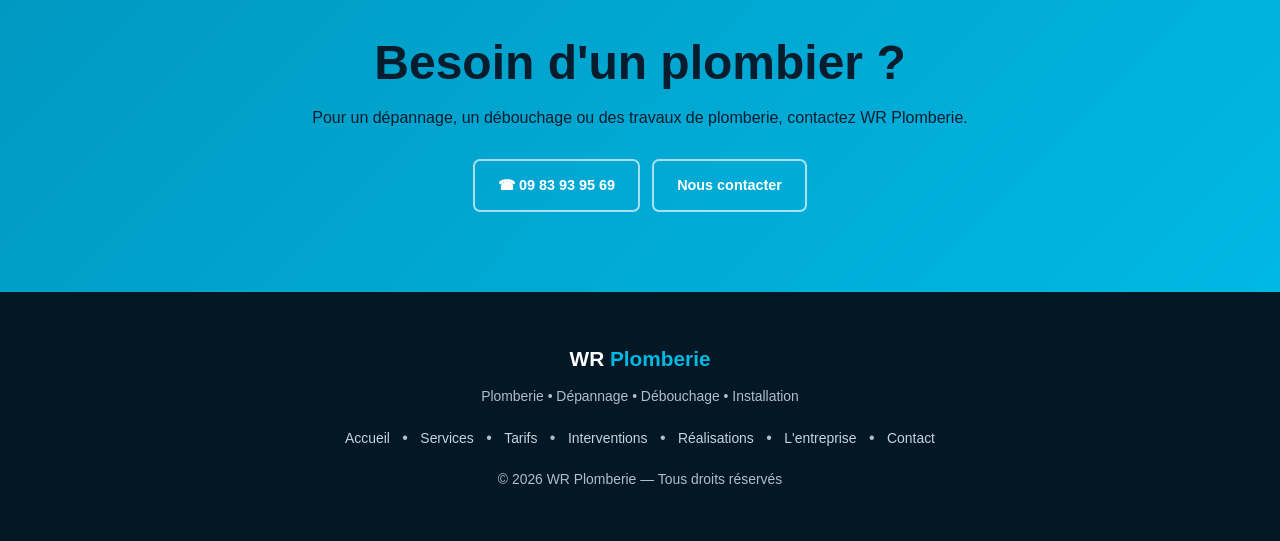
==== commit 8f36ea3b: "Update index.html" ====
--- a/index.html
+++ b/index.html
@@ -13,7 +13,7 @@
 
   <meta
     name="description"
-    content="WR Plomberie à Rosny-sous-Bois : dépannage plomberie, recherche de fuite, dégorgement, débouchage et travaux de plomberie."
+    content="WR Plomberie à Rosny-sous-Bois : dépannage, recherche de fuite, dégorgement, débouchage et travaux de plomberie."
   >
 
   <link rel="stylesheet" href="style.css">
@@ -23,37 +23,24 @@
 <body>
 
   <!-- =====================================================
-       EN-TETE
+       HEADER
   ====================================================== -->
 
   <header>
 
     <nav>
 
-      <!-- LOGO -->
-
       <a href="index.html" class="logo">
 
         <img
-          src="images/logo.png"
+          src="./images/logo.png"
           alt="Logo WR Plomberie"
-          style="
-            width:48px;
-            height:48px;
-            object-fit:contain;
-            margin-right:12px;
-            border-radius:8px;
-            background:#ffffff;
-            padding:4px;
-          "
         >
 
         WR <span>Plomberie</span>
 
       </a>
 
-
-      <!-- MENU -->
 
       <ul class="nav-links">
 
@@ -101,8 +88,6 @@
 
       </ul>
 
-
-      <!-- TELEPHONE -->
 
       <a
         href="tel:0983939569"
@@ -116,19 +101,64 @@
   </header>
 
 
-
-  <!-- =====================================================
-       GRANDE PHOTO D'ACCUEIL
-       La façade est chargée par style.css :
-       images/facade.webp
-  ====================================================== -->
-
-  <main class="hero">
-
-    <div class="hero-contenu">
+  <!-- =====================================================
+       ACCUEIL AVEC VRAIE PHOTO
+  ====================================================== -->
+
+  <main
+    class="hero"
+    style="
+      position:relative;
+      background:none;
+      min-height:635px;
+      overflow:hidden;
+    "
+  >
+
+    <!-- PHOTO VITRINE -->
+
+    <img
+      src="./images/vitrine.webp"
+      alt="Façade de WR Plomberie à Rosny-sous-Bois"
+      style="
+        position:absolute;
+        top:0;
+        left:0;
+        width:100%;
+        height:100%;
+        object-fit:cover;
+        object-position:center;
+        z-index:0;
+      "
+    >
+
+
+    <!-- FILTRE SOMBRE -->
+
+    <div
+      style="
+        position:absolute;
+        inset:0;
+        z-index:1;
+        background:
+          linear-gradient(
+            90deg,
+            rgba(3,24,39,0.94) 0%,
+            rgba(3,24,39,0.82) 45%,
+            rgba(3,24,39,0.38) 100%
+          );
+      "
+    ></div>
+
+
+    <!-- TEXTE -->
+
+    <div
+      class="hero-contenu"
+      style="position:relative; z-index:2;"
+    >
 
       <div class="hero-texte">
-
 
         <span class="sur-titre">
           WR Plomberie • Rosny-sous-Bois
@@ -143,8 +173,8 @@
 
         <p>
           Dépannage, recherche de fuite,
-          dégorgement, débouchage
-          et travaux de plomberie à Rosny-sous-Bois.
+          dégorgement, débouchage et travaux
+          de plomberie à Rosny-sous-Bois.
         </p>
 
 
@@ -167,7 +197,6 @@
 
         </div>
 
-
       </div>
 
     </div>
@@ -175,9 +204,8 @@
   </main>
 
 
-
-  <!-- =====================================================
-       3 INFORMATIONS PRINCIPALES
+  <!-- =====================================================
+       INFOS RAPIDES
   ====================================================== -->
 
   <section class="infos-rapides">
@@ -245,7 +273,6 @@
   </section>
 
 
-
   <!-- =====================================================
        PRESENTATION
   ====================================================== -->
@@ -257,20 +284,16 @@
       <div class="presentation">
 
 
-        <!-- PHOTO PLAQUE -->
-
         <div class="presentation-image">
 
           <img
-            src="images/plaque.webp"
-            alt="WR Plomberie à Rosny-sous-Bois"
+            src="./images/plaque.webp"
+            alt="WR Plomberie"
             loading="lazy"
           >
 
         </div>
 
-
-        <!-- TEXTE -->
 
         <div class="presentation-texte">
 
@@ -293,10 +316,9 @@
 
 
           <p>
-            Notre objectif est de vous proposer
-            une intervention adaptée à la situation,
-            avec du matériel professionnel
-            lorsque cela est nécessaire.
+            Chaque intervention est étudiée afin
+            de déterminer la solution et le matériel
+            adaptés à la situation.
           </p>
 
 
@@ -309,7 +331,6 @@
               Découvrir l'entreprise
             </a>
 
-
             <a
               href="interventions.html"
               class="btn btn-contour"
@@ -319,8 +340,8 @@
 
           </div>
 
-
-        </div>
+        </div>
+
 
       </div>
 
@@ -329,7 +350,6 @@
   </section>
 
 
-
   <!-- =====================================================
        SERVICES
   ====================================================== -->
@@ -337,7 +357,6 @@
   <section class="section section-grise">
 
     <div class="container">
-
 
       <div class="titre-section">
 
@@ -345,11 +364,9 @@
           Nos services
         </span>
 
-
         <h2>
           Une solution adaptée à votre plomberie
         </h2>
-
 
         <p>
           Découvrez les principales interventions
@@ -359,11 +376,8 @@
       </div>
 
 
-
       <div class="services-grid">
 
-
-        <!-- SERVICE 1 -->
 
         <article class="service-card">
 
@@ -384,9 +398,6 @@
         </article>
 
 
-
-        <!-- SERVICE 2 -->
-
         <article class="service-card">
 
           <div class="service-icone">
@@ -406,9 +417,6 @@
         </article>
 
 
-
-        <!-- SERVICE 3 -->
-
         <article class="service-card">
 
           <div class="service-icone">
@@ -422,14 +430,13 @@
           <p>
             Dégorgement et débouchage
             de canalisations avec du matériel
-            adapté à la situation rencontrée.
+            adapté à la situation.
           </p>
 
         </article>
 
 
       </div>
-
 
 
       <div
@@ -446,11 +453,9 @@
 
       </div>
 
-
     </div>
 
   </section>
-
 
 
   <!-- =====================================================
@@ -467,16 +472,13 @@
           Nos tarifs
         </span>
 
-
         <h2>
           Des tarifs clairement présentés
         </h2>
 
-
         <p>
-          Consultez notre page Tarifs
-          pour retrouver les principaux prix
-          de nos interventions.
+          Retrouvez les principaux tarifs
+          de nos interventions sur une page dédiée.
         </p>
 
 
@@ -501,7 +503,6 @@
   </section>
 
 
-
   <!-- =====================================================
        REALISATIONS
   ====================================================== -->
@@ -516,14 +517,12 @@
           Notre travail
         </span>
 
-
         <h2>
           Nos réalisations
         </h2>
 
-
         <p>
-          Les photos de nos prochaines réalisations
+          Des photos de nos réalisations
           seront progressivement ajoutées
           dans cette rubrique.
         </p>
@@ -550,9 +549,8 @@
   </section>
 
 
-
-  <!-- =====================================================
-       APPEL
+  <!-- =====================================================
+       CONTACT
   ====================================================== -->
 
   <section class="cta">
@@ -562,7 +560,6 @@
       <h2>
         Besoin d'un plombier ?
       </h2>
-
 
       <p>
         Pour un dépannage, un débouchage
@@ -580,7 +577,6 @@
           ☎ 09 83 93 95 69
         </a>
 
-
         <a
           href="contact.html"
           class="btn btn-blanc"
@@ -595,20 +591,17 @@
   </section>
 
 
-
-  <!-- =====================================================
-       PIED DE PAGE
+  <!-- =====================================================
+       FOOTER
   ====================================================== -->
 
   <footer>
 
     <div class="container">
-
 
       <div class="footer-logo">
         WR <span>Plomberie</span>
       </div>
-
 
       <p>
         Plomberie • Dépannage • Débouchage • Installation
@@ -617,33 +610,19 @@
 
       <div class="footer-liens">
 
-        <a href="index.html">
-          Accueil
-        </a>
-
+        <a href="index.html">Accueil</a>
         •
-
-        <a href="services.html">
-          Services
-        </a>
-
+        <a href="services.html">Services</a>
         •
-
-        <a href="tarifs.html">
-          Tarifs
-        </a>
-
+        <a href="tarifs.html">Tarifs</a>
         •
-
-        <a href="entreprise.html">
-          L'entreprise
-        </a>
-
+        <a href="interventions.html">Interventions</a>
         •
-
-        <a href="contact.html">
-          Contact
-        </a>
+        <a href="realisations.html">Réalisations</a>
+        •
+        <a href="entreprise.html">L'entreprise</a>
+        •
+        <a href="contact.html">Contact</a>
 
       </div>
 
@@ -652,12 +631,10 @@
         © 2026 WR Plomberie — Tous droits réservés
       </p>
 
-
     </div>
 
   </footer>
 
 
 </body>
-
 </html>
--- a/style.css
+++ b/style.css
@@ -118,8 +118,24 @@
   letter-spacing: 0.02em;
 }
 
+.logo img {
+  width: 48px;
+  height: 48px;
+
+  margin-right: 12px;
+
+  object-fit: contain;
+
+  border-radius: 8px;
+
+  background: var(--white);
+
+  padding: 4px;
+}
+
 .logo span {
   margin-left: 5px;
+
   color: var(--blue);
 }
 
@@ -132,7 +148,7 @@
   display: flex;
   align-items: center;
 
-  gap: 24px;
+  gap: 22px;
 }
 
 .nav-links a {
@@ -140,7 +156,7 @@
 
   color: var(--white);
 
-  font-size: 0.88rem;
+  font-size: 0.86rem;
   font-weight: 700;
 
   transition: 0.2s ease;
@@ -175,7 +191,7 @@
   align-items: center;
   justify-content: center;
 
-  padding: 12px 20px;
+  padding: 12px 18px;
 
   border-radius: 7px;
 
@@ -183,7 +199,7 @@
 
   color: var(--navy) !important;
 
-  font-size: 0.9rem !important;
+  font-size: 0.86rem !important;
   font-weight: 800 !important;
 
   white-space: nowrap;
@@ -193,6 +209,7 @@
 
 .nav-appel:hover {
   background: var(--white);
+
   color: var(--navy) !important;
 }
 
@@ -309,13 +326,16 @@
     linear-gradient(
       90deg,
       rgba(3, 24, 39, 0.96) 0%,
-      rgba(3, 24, 39, 0.86) 45%,
-      rgba(3, 24, 39, 0.55) 100%
+      rgba(3, 24, 39, 0.84) 45%,
+      rgba(3, 24, 39, 0.45) 100%
     ),
-    url("images/facade.webp");
+    url("images/vitrine.webp");
 
   background-size: cover;
+
   background-position: center;
+
+  background-repeat: no-repeat;
 }
 
 .hero::after {
@@ -505,7 +525,7 @@
 
 
 /* =========================================================
-   PRESENTATION
+   PRESENTATION ENTREPRISE
 ========================================================= */
 
 .presentation {
@@ -522,6 +542,8 @@
   overflow: hidden;
 
   border-radius: 12px;
+
+  background: var(--navy);
 
   box-shadow: var(--shadow);
 }
@@ -1067,6 +1089,13 @@
     font-size: 1rem;
   }
 
+  .logo img {
+    width: 40px;
+    height: 40px;
+
+    margin-right: 8px;
+  }
+
   .nav-links {
     width: 100%;
 
@@ -1206,7 +1235,7 @@
   }
 
 
-  /* PAGES */
+  /* PAGES INTERIEURES */
 
   .page-hero {
     padding: 62px 15px;
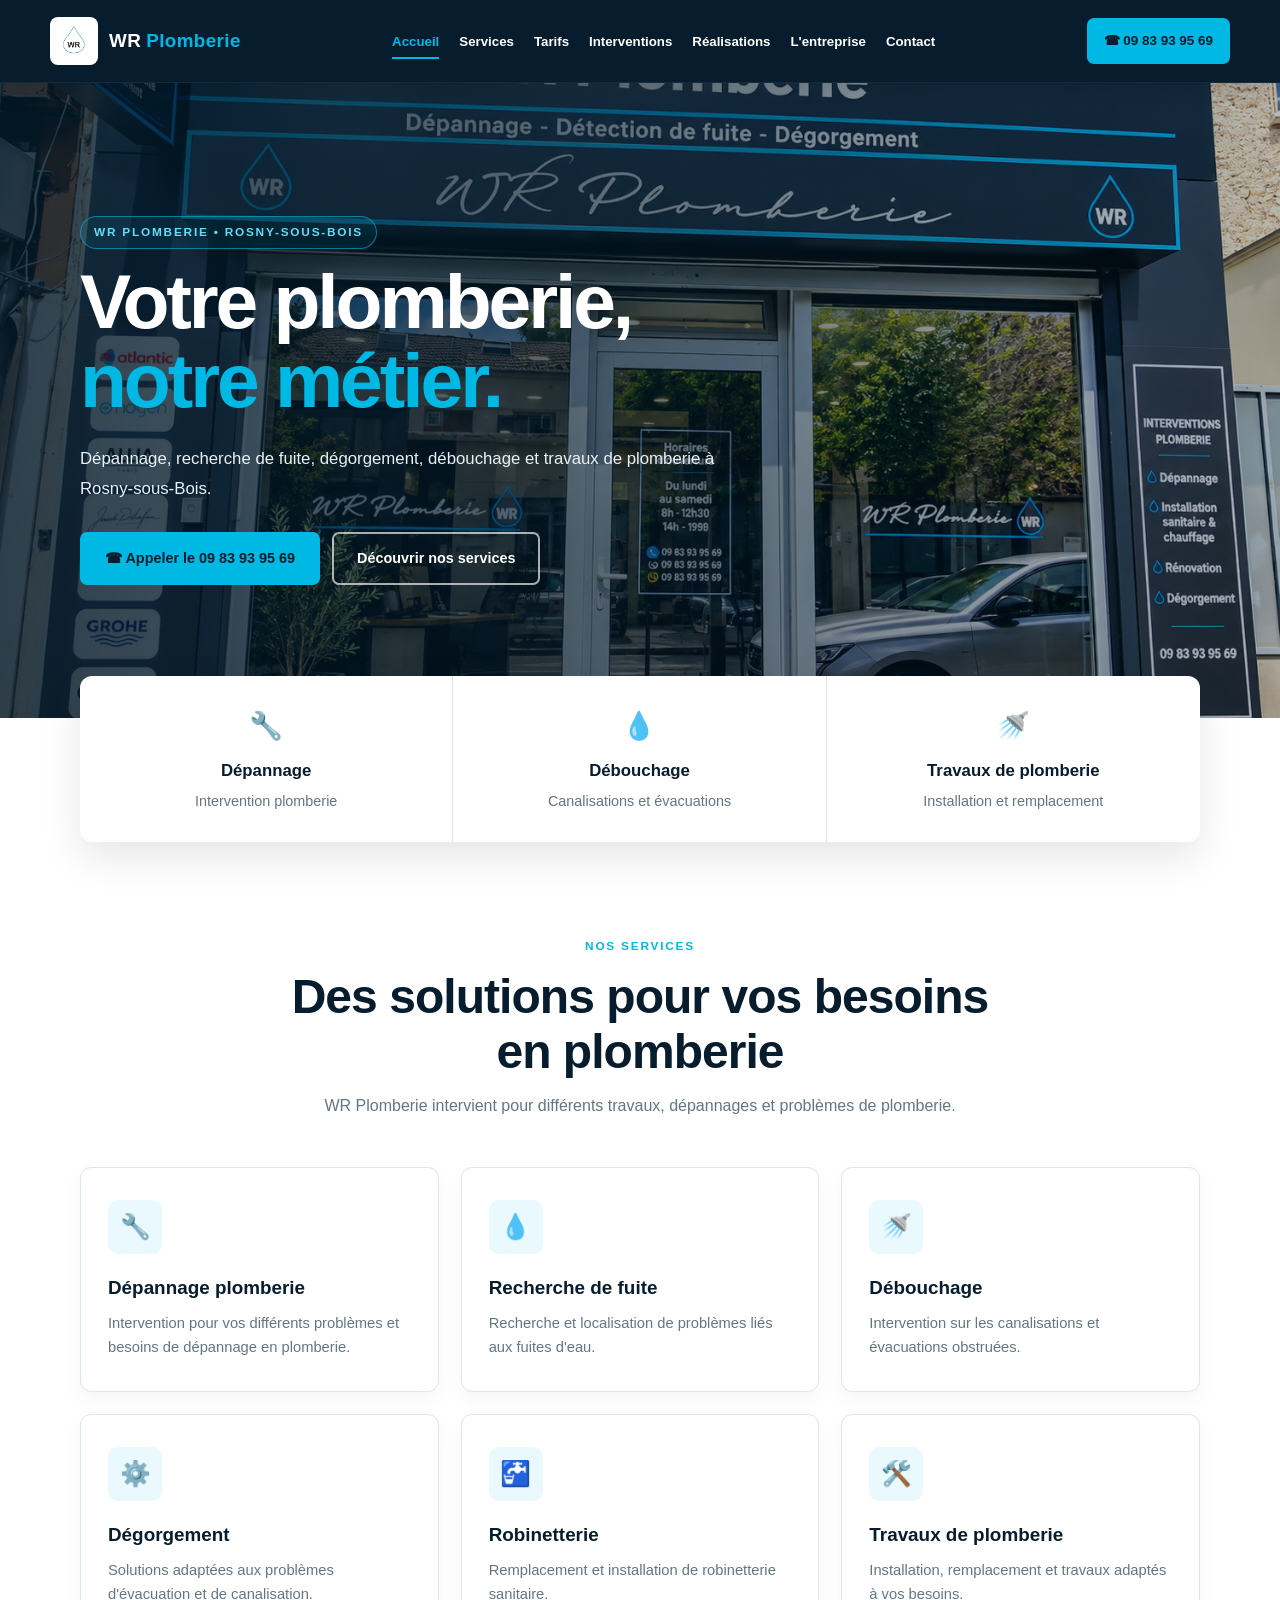
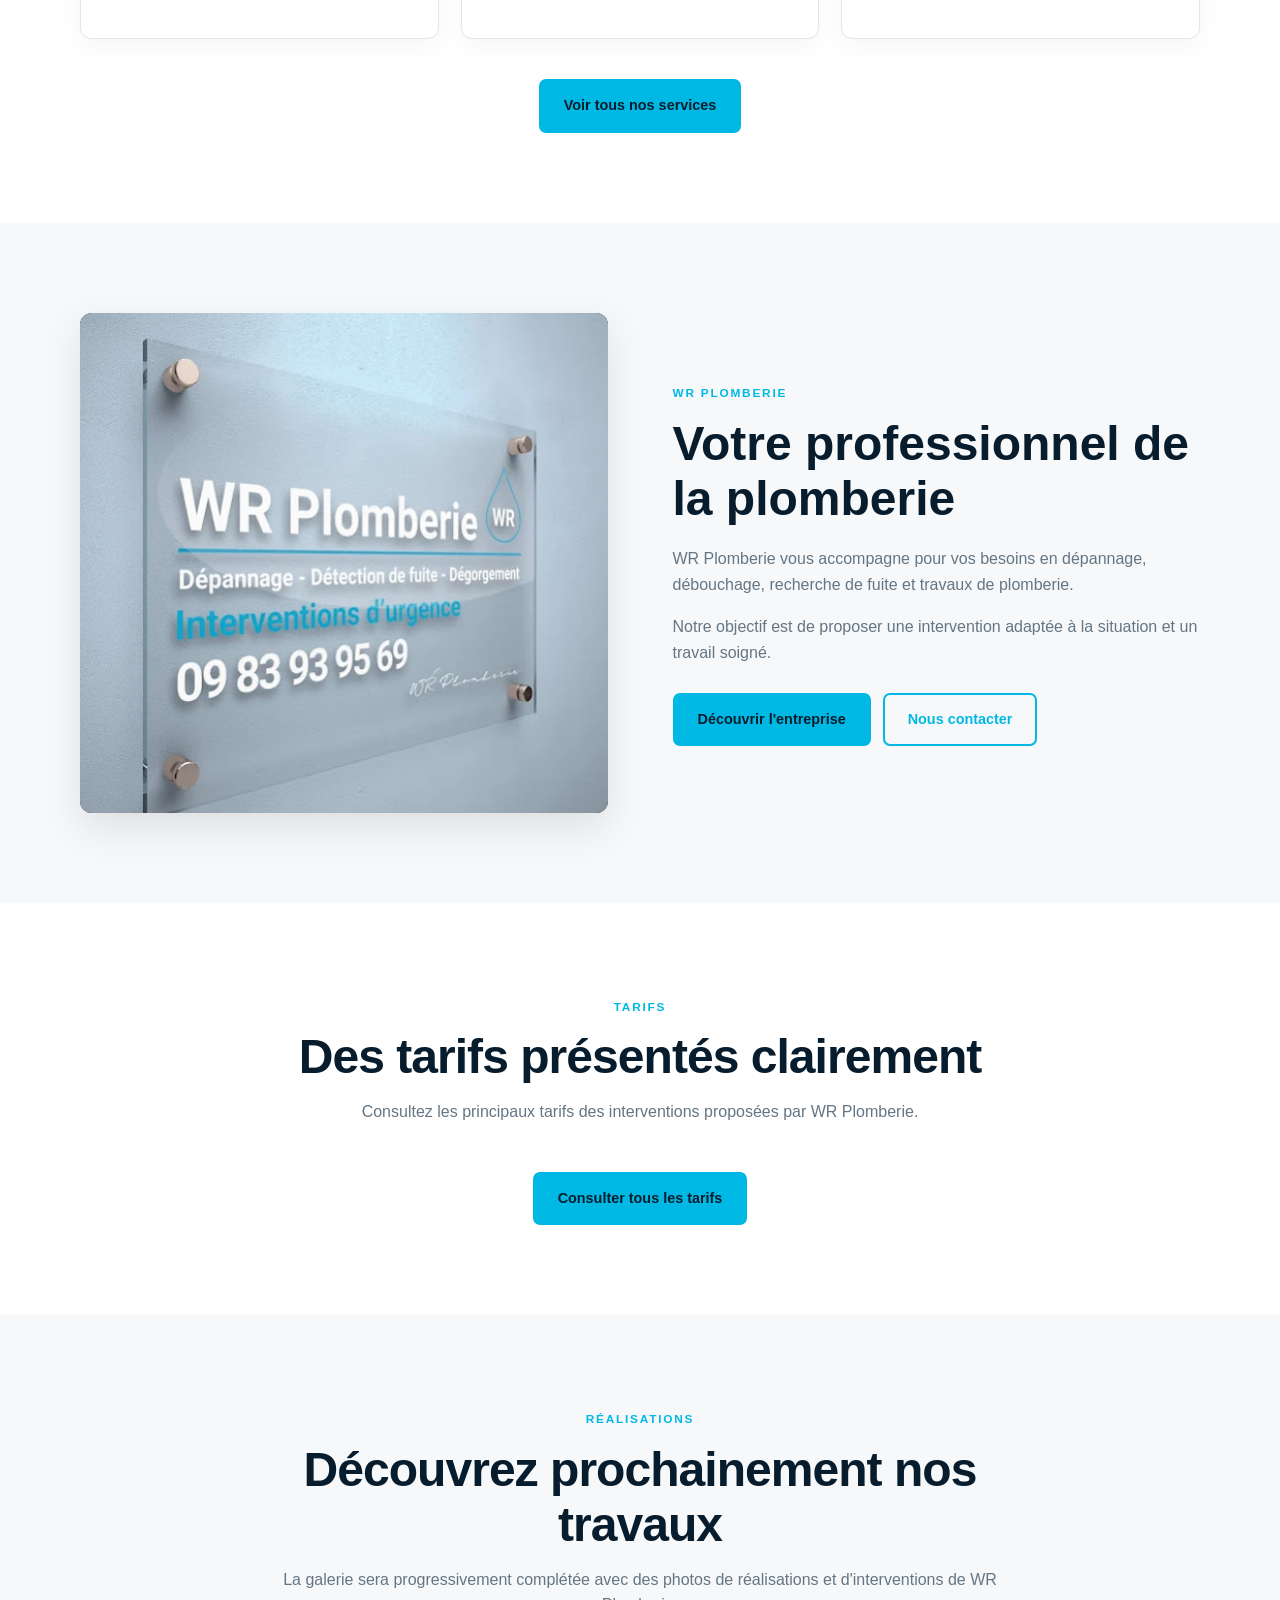
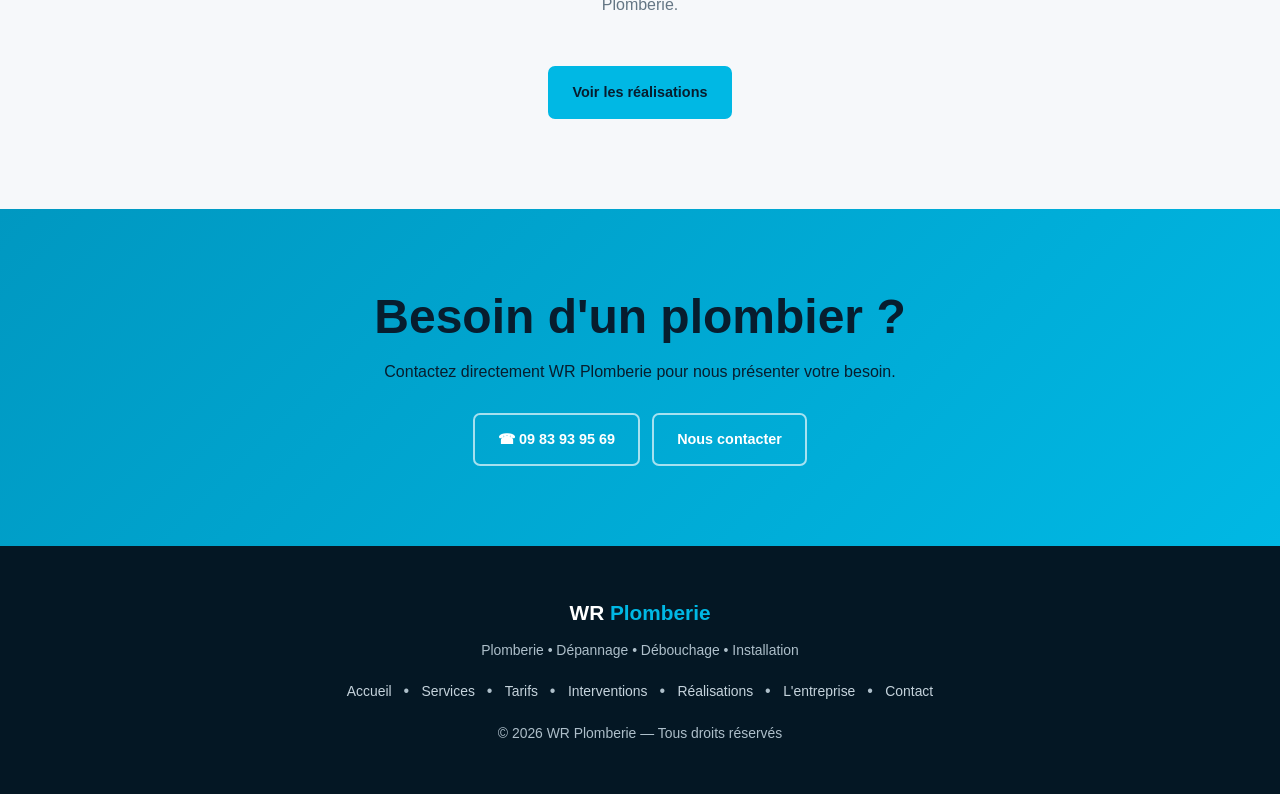
==== commit 446cba2c: "Update index.html" ====
--- a/index.html
+++ b/index.html
@@ -13,7 +13,7 @@
 
   <meta
     name="description"
-    content="WR Plomberie à Rosny-sous-Bois : dépannage, recherche de fuite, dégorgement, débouchage et travaux de plomberie."
+    content="WR Plomberie à Rosny-sous-Bois : dépannage plomberie, recherche de fuite, dégorgement, débouchage, installation et travaux de plomberie."
   >
 
   <link rel="stylesheet" href="style.css">
@@ -30,10 +30,12 @@
 
     <nav>
 
+      <!-- LOGO -->
+
       <a href="index.html" class="logo">
 
         <img
-          src="./images/logo.png"
+          src="images/logo.png"
           alt="Logo WR Plomberie"
         >
 
@@ -41,6 +43,8 @@
 
       </a>
 
+
+      <!-- MENU ORDINATEUR -->
 
       <ul class="nav-links">
 
@@ -88,6 +92,8 @@
 
       </ul>
 
+
+      <!-- TELEPHONE ORDINATEUR -->
 
       <a
         href="tel:0983939569"
@@ -96,67 +102,80 @@
         ☎ 09 83 93 95 69
       </a>
 
+
+      <!-- BOUTON ☰ MOBILE -->
+
+      <button
+        class="menu-toggle"
+        type="button"
+        aria-label="Ouvrir le menu"
+        aria-expanded="false"
+      >
+
+        <span></span>
+        <span></span>
+        <span></span>
+
+      </button>
+
+
+      <!-- MENU MOBILE -->
+
+      <div class="nav-mobile">
+
+        <a
+          href="index.html"
+          class="active"
+        >
+          Accueil
+        </a>
+
+        <a href="services.html">
+          Services
+        </a>
+
+        <a href="tarifs.html">
+          Tarifs
+        </a>
+
+        <a href="interventions.html">
+          Interventions
+        </a>
+
+        <a href="realisations.html">
+          Réalisations
+        </a>
+
+        <a href="entreprise.html">
+          L'entreprise
+        </a>
+
+        <a href="contact.html">
+          Contact
+        </a>
+
+        <a
+          href="tel:0983939569"
+          class="mobile-appel"
+        >
+          ☎ Appeler le 09 83 93 95 69
+        </a>
+
+      </div>
+
     </nav>
 
   </header>
 
 
-  <!-- =====================================================
-       ACCUEIL AVEC VRAIE PHOTO
-  ====================================================== -->
-
-  <main
-    class="hero"
-    style="
-      position:relative;
-      background:none;
-      min-height:635px;
-      overflow:hidden;
-    "
-  >
-
-    <!-- PHOTO VITRINE -->
-
-    <img
-      src="./images/vitrine.webp"
-      alt="Façade de WR Plomberie à Rosny-sous-Bois"
-      style="
-        position:absolute;
-        top:0;
-        left:0;
-        width:100%;
-        height:100%;
-        object-fit:cover;
-        object-position:center;
-        z-index:0;
-      "
-    >
-
-
-    <!-- FILTRE SOMBRE -->
-
-    <div
-      style="
-        position:absolute;
-        inset:0;
-        z-index:1;
-        background:
-          linear-gradient(
-            90deg,
-            rgba(3,24,39,0.94) 0%,
-            rgba(3,24,39,0.82) 45%,
-            rgba(3,24,39,0.38) 100%
-          );
-      "
-    ></div>
-
-
-    <!-- TEXTE -->
-
-    <div
-      class="hero-contenu"
-      style="position:relative; z-index:2;"
-    >
+
+  <!-- =====================================================
+       GRANDE PHOTO D'ACCUEIL
+  ====================================================== -->
+
+  <main class="hero">
+
+    <div class="hero-contenu">
 
       <div class="hero-texte">
 
@@ -172,9 +191,9 @@
 
 
         <p>
-          Dépannage, recherche de fuite,
-          dégorgement, débouchage et travaux
-          de plomberie à Rosny-sous-Bois.
+          Dépannage, recherche de fuite, dégorgement,
+          débouchage et travaux de plomberie
+          à Rosny-sous-Bois.
         </p>
 
 
@@ -204,8 +223,9 @@
   </main>
 
 
-  <!-- =====================================================
-       INFOS RAPIDES
+
+  <!-- =====================================================
+       3 INFORMATIONS PRINCIPALES
   ====================================================== -->
 
   <section class="infos-rapides">
@@ -273,21 +293,182 @@
   </section>
 
 
-  <!-- =====================================================
-       PRESENTATION
+
+  <!-- =====================================================
+       SERVICES
   ====================================================== -->
 
   <section class="section">
 
     <div class="container">
 
+      <div class="titre-section">
+
+        <span class="sur-titre">
+          Nos services
+        </span>
+
+        <h2>
+          Des solutions pour vos besoins en plomberie
+        </h2>
+
+        <p>
+          WR Plomberie intervient pour différents travaux,
+          dépannages et problèmes de plomberie.
+        </p>
+
+      </div>
+
+
+      <div class="services-grid">
+
+
+        <article class="service-card">
+
+          <div class="service-icone">
+            🔧
+          </div>
+
+          <h3>
+            Dépannage plomberie
+          </h3>
+
+          <p>
+            Intervention pour vos différents problèmes
+            et besoins de dépannage en plomberie.
+          </p>
+
+        </article>
+
+
+        <article class="service-card">
+
+          <div class="service-icone">
+            💧
+          </div>
+
+          <h3>
+            Recherche de fuite
+          </h3>
+
+          <p>
+            Recherche et localisation de problèmes
+            liés aux fuites d'eau.
+          </p>
+
+        </article>
+
+
+        <article class="service-card">
+
+          <div class="service-icone">
+            🚿
+          </div>
+
+          <h3>
+            Débouchage
+          </h3>
+
+          <p>
+            Intervention sur les canalisations
+            et évacuations obstruées.
+          </p>
+
+        </article>
+
+
+        <article class="service-card">
+
+          <div class="service-icone">
+            ⚙️
+          </div>
+
+          <h3>
+            Dégorgement
+          </h3>
+
+          <p>
+            Solutions adaptées aux problèmes
+            d'évacuation et de canalisation.
+          </p>
+
+        </article>
+
+
+        <article class="service-card">
+
+          <div class="service-icone">
+            🚰
+          </div>
+
+          <h3>
+            Robinetterie
+          </h3>
+
+          <p>
+            Remplacement et installation
+            de robinetterie sanitaire.
+          </p>
+
+        </article>
+
+
+        <article class="service-card">
+
+          <div class="service-icone">
+            🛠️
+          </div>
+
+          <h3>
+            Travaux de plomberie
+          </h3>
+
+          <p>
+            Installation, remplacement et travaux
+            adaptés à vos besoins.
+          </p>
+
+        </article>
+
+
+      </div>
+
+
+      <div
+        class="boutons"
+        style="justify-content:center; margin-top:40px;"
+      >
+
+        <a
+          href="services.html"
+          class="btn"
+        >
+          Voir tous nos services
+        </a>
+
+      </div>
+
+    </div>
+
+  </section>
+
+
+
+  <!-- =====================================================
+       ENTREPRISE + PHOTO PLAQUE
+  ====================================================== -->
+
+  <section class="section section-grise">
+
+    <div class="container">
+
       <div class="presentation">
 
 
         <div class="presentation-image">
 
           <img
-            src="./images/plaque.webp"
+            src="images/plaque.webp"
             alt="WR Plomberie"
             loading="lazy"
           >
@@ -301,24 +482,19 @@
             WR Plomberie
           </span>
 
-
           <h2>
             Votre professionnel de la plomberie
           </h2>
 
-
           <p>
-            WR Plomberie intervient pour vos besoins
-            en plomberie, qu'il s'agisse d'un dépannage,
-            d'un débouchage, d'une recherche de fuite
-            ou de travaux sur vos installations.
+            WR Plomberie vous accompagne pour vos besoins
+            en dépannage, débouchage, recherche de fuite
+            et travaux de plomberie.
           </p>
 
-
           <p>
-            Chaque intervention est étudiée afin
-            de déterminer la solution et le matériel
-            adaptés à la situation.
+            Notre objectif est de proposer une intervention
+            adaptée à la situation et un travail soigné.
           </p>
 
 
@@ -332,10 +508,10 @@
             </a>
 
             <a
-              href="interventions.html"
+              href="contact.html"
               class="btn btn-contour"
             >
-              Nos interventions
+              Nous contacter
             </a>
 
           </div>
@@ -350,105 +526,43 @@
   </section>
 
 
-  <!-- =====================================================
-       SERVICES
-  ====================================================== -->
-
-  <section class="section section-grise">
+
+  <!-- =====================================================
+       TARIFS
+  ====================================================== -->
+
+  <section class="section">
 
     <div class="container">
 
       <div class="titre-section">
 
         <span class="sur-titre">
-          Nos services
+          Tarifs
         </span>
 
         <h2>
-          Une solution adaptée à votre plomberie
+          Des tarifs présentés clairement
         </h2>
 
         <p>
-          Découvrez les principales interventions
-          proposées par WR Plomberie.
+          Consultez les principaux tarifs
+          des interventions proposées par WR Plomberie.
         </p>
-
-      </div>
-
-
-      <div class="services-grid">
-
-
-        <article class="service-card">
-
-          <div class="service-icone">
-            🔧
-          </div>
-
-          <h3>
-            Dépannage plomberie
-          </h3>
-
-          <p>
-            Intervention pour différents problèmes
-            rencontrés sur vos installations
-            et équipements de plomberie.
-          </p>
-
-        </article>
-
-
-        <article class="service-card">
-
-          <div class="service-icone">
-            💧
-          </div>
-
-          <h3>
-            Recherche de fuite
-          </h3>
-
-          <p>
-            Recherche et détection de fuite
-            afin d'identifier l'origine
-            d'un problème sur votre installation.
-          </p>
-
-        </article>
-
-
-        <article class="service-card">
-
-          <div class="service-icone">
-            🛠
-          </div>
-
-          <h3>
-            Débouchage
-          </h3>
-
-          <p>
-            Dégorgement et débouchage
-            de canalisations avec du matériel
-            adapté à la situation.
-          </p>
-
-        </article>
-
 
       </div>
 
 
       <div
         class="boutons"
-        style="justify-content:center; margin-top:35px;"
+        style="justify-content:center;"
       >
 
         <a
-          href="services.html"
-          class="btn btn-contour"
+          href="tarifs.html"
+          class="btn"
         >
-          Voir tous nos services
+          Consulter tous les tarifs
         </a>
 
       </div>
@@ -458,43 +572,45 @@
   </section>
 
 
-  <!-- =====================================================
-       TARIFS
-  ====================================================== -->
-
-  <section class="section">
+
+  <!-- =====================================================
+       REALISATIONS
+  ====================================================== -->
+
+  <section class="section section-grise">
 
     <div class="container">
 
       <div class="titre-section">
 
         <span class="sur-titre">
-          Nos tarifs
+          Réalisations
         </span>
 
         <h2>
-          Des tarifs clairement présentés
+          Découvrez prochainement nos travaux
         </h2>
 
         <p>
-          Retrouvez les principaux tarifs
-          de nos interventions sur une page dédiée.
+          La galerie sera progressivement complétée
+          avec des photos de réalisations
+          et d'interventions de WR Plomberie.
         </p>
 
-
-        <div
-          class="boutons"
-          style="justify-content:center;"
+      </div>
+
+
+      <div
+        class="boutons"
+        style="justify-content:center;"
+      >
+
+        <a
+          href="realisations.html"
+          class="btn"
         >
-
-          <a
-            href="tarifs.html"
-            class="btn"
-          >
-            Consulter les tarifs
-          </a>
-
-        </div>
+          Voir les réalisations
+        </a>
 
       </div>
 
@@ -503,54 +619,9 @@
   </section>
 
 
-  <!-- =====================================================
-       REALISATIONS
-  ====================================================== -->
-
-  <section class="section section-grise">
-
-    <div class="container">
-
-      <div class="titre-section">
-
-        <span class="sur-titre">
-          Notre travail
-        </span>
-
-        <h2>
-          Nos réalisations
-        </h2>
-
-        <p>
-          Des photos de nos réalisations
-          seront progressivement ajoutées
-          dans cette rubrique.
-        </p>
-
-
-        <div
-          class="boutons"
-          style="justify-content:center;"
-        >
-
-          <a
-            href="realisations.html"
-            class="btn btn-contour"
-          >
-            Voir les réalisations
-          </a>
-
-        </div>
-
-      </div>
-
-    </div>
-
-  </section>
-
-
-  <!-- =====================================================
-       CONTACT
+
+  <!-- =====================================================
+       APPEL
   ====================================================== -->
 
   <section class="cta">
@@ -562,9 +633,8 @@
       </h2>
 
       <p>
-        Pour un dépannage, un débouchage
-        ou des travaux de plomberie,
-        contactez WR Plomberie.
+        Contactez directement WR Plomberie
+        pour nous présenter votre besoin.
       </p>
 
 
@@ -591,6 +661,7 @@
   </section>
 
 
+
   <!-- =====================================================
        FOOTER
   ====================================================== -->
@@ -610,19 +681,45 @@
 
       <div class="footer-liens">
 
-        <a href="index.html">Accueil</a>
+        <a href="index.html">
+          Accueil
+        </a>
+
         •
-        <a href="services.html">Services</a>
+
+        <a href="services.html">
+          Services
+        </a>
+
         •
-        <a href="tarifs.html">Tarifs</a>
+
+        <a href="tarifs.html">
+          Tarifs
+        </a>
+
         •
-        <a href="interventions.html">Interventions</a>
+
+        <a href="interventions.html">
+          Interventions
+        </a>
+
         •
-        <a href="realisations.html">Réalisations</a>
+
+        <a href="realisations.html">
+          Réalisations
+        </a>
+
         •
-        <a href="entreprise.html">L'entreprise</a>
+
+        <a href="entreprise.html">
+          L'entreprise
+        </a>
+
         •
-        <a href="contact.html">Contact</a>
+
+        <a href="contact.html">
+          Contact
+        </a>
 
       </div>
 
@@ -636,5 +733,10 @@
   </footer>
 
 
+  <!-- ACTIVE LE MENU MOBILE -->
+
+  <script src="script.js"></script>
+
 </body>
+
 </html>
--- a/style.css
+++ b/style.css
@@ -1,6 +1,5 @@
 /* =========================================================
-   WR PLOMBERIE
-   DESIGN PRINCIPAL
+   WR PLOMBERIE - STYLE COMPLET
 ========================================================= */
 
 :root {
@@ -9,13 +8,11 @@
   --blue: #00b8e4;
   --blue-dark: #0098c1;
   --light-blue: #eaf9fd;
-
   --white: #ffffff;
   --background: #f6f8fa;
   --text: #152b3b;
   --muted: #647684;
   --border: #dce6ec;
-
   --shadow: 0 15px 40px rgba(0, 0, 0, 0.10);
 }
 
@@ -39,12 +36,9 @@
   width: 100%;
   min-height: 100vh;
   overflow-x: hidden;
-
   font-family: Arial, Helvetica, sans-serif;
-
   background: var(--white);
   color: var(--text);
-
   line-height: 1.6;
 }
 
@@ -76,27 +70,23 @@
   position: sticky;
   top: 0;
   z-index: 1000;
-
   width: 100%;
-
   background: var(--navy);
-
-  border-bottom: 1px solid rgba(255, 255, 255, 0.06);
-
-  box-shadow: 0 5px 25px rgba(0, 0, 0, 0.15);
+  border-bottom: 1px solid rgba(255,255,255,0.06);
+  box-shadow: 0 5px 25px rgba(0,0,0,0.15);
 }
 
 nav {
+  position: relative;
   width: min(1180px, 94%);
   min-height: 82px;
-
   margin: 0 auto;
 
   display: flex;
   align-items: center;
   justify-content: space-between;
 
-  gap: 25px;
+  gap: 22px;
 }
 
 
@@ -107,14 +97,12 @@
 .logo {
   display: flex;
   align-items: center;
-
   flex-shrink: 0;
 
   color: var(--white);
 
-  font-size: 1.2rem;
+  font-size: 1.18rem;
   font-weight: 800;
-
   letter-spacing: 0.02em;
 }
 
@@ -122,7 +110,7 @@
   width: 48px;
   height: 48px;
 
-  margin-right: 12px;
+  margin-right: 11px;
 
   object-fit: contain;
 
@@ -135,20 +123,20 @@
 
 .logo span {
   margin-left: 5px;
-
   color: var(--blue);
 }
 
 
 /* =========================================================
-   MENU
+   MENU ORDINATEUR
 ========================================================= */
 
 .nav-links {
   display: flex;
   align-items: center;
-
-  gap: 22px;
+  justify-content: center;
+
+  gap: 20px;
 }
 
 .nav-links a {
@@ -156,8 +144,10 @@
 
   color: var(--white);
 
-  font-size: 0.86rem;
+  font-size: 0.83rem;
   font-weight: 700;
+
+  white-space: nowrap;
 
   transition: 0.2s ease;
 }
@@ -183,7 +173,7 @@
 
 
 /* =========================================================
-   TELEPHONE MENU
+   TELEPHONE HEADER ORDINATEUR
 ========================================================= */
 
 .nav-appel {
@@ -191,7 +181,9 @@
   align-items: center;
   justify-content: center;
 
-  padding: 12px 18px;
+  flex-shrink: 0;
+
+  padding: 12px 17px;
 
   border-radius: 7px;
 
@@ -199,7 +191,7 @@
 
   color: var(--navy) !important;
 
-  font-size: 0.86rem !important;
+  font-size: 0.84rem !important;
   font-weight: 800 !important;
 
   white-space: nowrap;
@@ -209,8 +201,20 @@
 
 .nav-appel:hover {
   background: var(--white);
-
   color: var(--navy) !important;
+}
+
+
+/* =========================================================
+   MENU MOBILE
+========================================================= */
+
+.menu-toggle {
+  display: none;
+}
+
+.nav-mobile {
+  display: none;
 }
 
 
@@ -252,7 +256,7 @@
 .btn-blanc {
   background: transparent;
 
-  border-color: rgba(255, 255, 255, 0.65);
+  border-color: rgba(255,255,255,0.65);
 
   color: var(--white);
 }
@@ -274,7 +278,6 @@
 
 .btn-contour:hover {
   background: var(--blue);
-
   color: var(--navy);
 }
 
@@ -322,19 +325,17 @@
 
   overflow: hidden;
 
-  background:
+  background-image:
     linear-gradient(
       90deg,
-      rgba(3, 24, 39, 0.96) 0%,
-      rgba(3, 24, 39, 0.84) 45%,
-      rgba(3, 24, 39, 0.45) 100%
+      rgba(3,24,39,0.82) 0%,
+      rgba(3,24,39,0.64) 45%,
+      rgba(3,24,39,0.25) 100%
     ),
     url("images/vitrine.webp");
 
   background-size: cover;
-
-  background-position: center;
-
+  background-position: center center;
   background-repeat: no-repeat;
 }
 
@@ -347,8 +348,8 @@
   background:
     linear-gradient(
       180deg,
-      rgba(0, 184, 228, 0.06),
-      transparent 45%
+      rgba(0,184,228,0.02),
+      rgba(3,24,39,0.08)
     );
 
   pointer-events: none;
@@ -372,12 +373,12 @@
 .hero .sur-titre {
   padding: 6px 13px;
 
-  border: 1px solid rgba(0, 184, 228, 0.6);
+  border: 1px solid rgba(0,184,228,0.6);
   border-radius: 30px;
 
   color: #63ddf7;
 
-  background: rgba(0, 184, 228, 0.08);
+  background: rgba(0,184,228,0.08);
 }
 
 .hero h1 {
@@ -385,7 +386,7 @@
 
   color: var(--white);
 
-  font-size: clamp(3rem, 6vw, 5rem);
+  font-size: clamp(3rem,6vw,5rem);
 
   line-height: 1.03;
 
@@ -423,7 +424,7 @@
 .infos-grid {
   display: grid;
 
-  grid-template-columns: repeat(3, 1fr);
+  grid-template-columns: repeat(3,1fr);
 
   overflow: hidden;
 
@@ -485,7 +486,6 @@
 
 .section-bleue {
   background: var(--navy);
-
   color: var(--white);
 }
 
@@ -502,7 +502,7 @@
 
   color: var(--navy);
 
-  font-size: clamp(2rem, 4vw, 3rem);
+  font-size: clamp(2rem,4vw,3rem);
 
   line-height: 1.15;
 
@@ -511,21 +511,12 @@
 
 .titre-section p {
   color: var(--muted);
-
   font-size: 1rem;
 }
 
-.section-bleue .titre-section h2 {
-  color: var(--white);
-}
-
-.section-bleue .titre-section p {
-  color: #bdd0dc;
-}
-
-
-/* =========================================================
-   PRESENTATION ENTREPRISE
+
+/* =========================================================
+   PRESENTATION
 ========================================================= */
 
 .presentation {
@@ -560,11 +551,9 @@
 
   color: var(--navy);
 
-  font-size: clamp(2rem, 4vw, 3rem);
+  font-size: clamp(2rem,4vw,3rem);
 
   line-height: 1.15;
-
-  letter-spacing: -0.02em;
 }
 
 .presentation-texte p {
@@ -581,7 +570,7 @@
 .services-grid {
   display: grid;
 
-  grid-template-columns: repeat(3, 1fr);
+  grid-template-columns: repeat(3,1fr);
 
   gap: 22px;
 }
@@ -594,7 +583,7 @@
 
   background: var(--white);
 
-  box-shadow: 0 8px 25px rgba(0, 0, 0, 0.04);
+  box-shadow: 0 8px 25px rgba(0,0,0,0.04);
 
   transition: 0.25s ease;
 }
@@ -602,7 +591,7 @@
 .service-card:hover {
   transform: translateY(-5px);
 
-  border-color: rgba(0, 184, 228, 0.45);
+  border-color: rgba(0,184,228,0.45);
 
   box-shadow: var(--shadow);
 }
@@ -643,7 +632,7 @@
 
 
 /* =========================================================
-   HERO PAGES INTERIEURES
+   PAGES INTERIEURES
 ========================================================= */
 
 .page-hero {
@@ -652,8 +641,8 @@
   background:
     linear-gradient(
       135deg,
-      rgba(4, 28, 45, 0.98),
-      rgba(8, 59, 83, 0.96)
+      rgba(4,28,45,0.98),
+      rgba(8,59,83,0.96)
     );
 
   text-align: center;
@@ -668,17 +657,13 @@
 
   color: var(--white);
 
-  font-size: clamp(2.5rem, 5vw, 4.4rem);
+  font-size: clamp(2.5rem,5vw,4.4rem);
 
   line-height: 1.05;
-
-  letter-spacing: -0.035em;
 }
 
 .page-hero p {
   color: #d5e6ef;
-
-  font-size: 1rem;
 }
 
 
@@ -689,7 +674,7 @@
 .tarifs-grid {
   display: grid;
 
-  grid-template-columns: repeat(2, 1fr);
+  grid-template-columns: repeat(2,1fr);
 
   gap: 22px;
 
@@ -710,7 +695,7 @@
 
   background: var(--white);
 
-  box-shadow: 0 8px 25px rgba(0, 0, 0, 0.04);
+  box-shadow: 0 8px 25px rgba(0,0,0,0.04);
 }
 
 .tarif-card::before {
@@ -776,7 +761,7 @@
 .interventions-grid {
   display: grid;
 
-  grid-template-columns: repeat(3, 1fr);
+  grid-template-columns: repeat(3,1fr);
 
   gap: 22px;
 }
@@ -795,7 +780,7 @@
 .intervention-card:hover {
   transform: translateY(-4px);
 
-  border-color: rgba(0, 184, 228, 0.45);
+  border-color: rgba(0,184,228,0.45);
 
   box-shadow: var(--shadow);
 }
@@ -820,7 +805,7 @@
 .galerie {
   display: grid;
 
-  grid-template-columns: repeat(3, 1fr);
+  grid-template-columns: repeat(3,1fr);
 
   gap: 22px;
 }
@@ -833,7 +818,7 @@
 
   background: var(--white);
 
-  box-shadow: 0 8px 25px rgba(0, 0, 0, 0.05);
+  box-shadow: 0 8px 25px rgba(0,0,0,0.05);
 }
 
 .realisation img {
@@ -941,22 +926,15 @@
 }
 
 .cta .container {
-  position: relative;
-  z-index: 2;
-
   max-width: 760px;
 }
 
 .cta h2 {
   margin-bottom: 15px;
 
-  font-size: clamp(2rem, 4vw, 3rem);
+  font-size: clamp(2rem,4vw,3rem);
 
   line-height: 1.15;
-}
-
-.cta p {
-  font-weight: 500;
 }
 
 .cta .boutons {
@@ -1016,25 +994,7 @@
    TABLETTE
 ========================================================= */
 
-@media screen and (max-width: 1000px) {
-
-  nav {
-    flex-direction: column;
-
-    justify-content: center;
-
-    padding: 17px 0;
-
-    gap: 14px;
-  }
-
-  .nav-links {
-    flex-wrap: wrap;
-
-    justify-content: center;
-
-    gap: 14px 20px;
-  }
+@media screen and (max-width: 1050px) {
 
   .presentation {
     grid-template-columns: 1fr;
@@ -1044,11 +1004,11 @@
 
   .services-grid,
   .interventions-grid {
-    grid-template-columns: repeat(2, 1fr);
+    grid-template-columns: repeat(2,1fr);
   }
 
   .galerie {
-    grid-template-columns: repeat(2, 1fr);
+    grid-template-columns: repeat(2,1fr);
   }
 
   .contact-grid {
@@ -1059,76 +1019,181 @@
 
 
 /* =========================================================
-   TELEPHONE
-========================================================= */
-
-@media screen and (max-width: 680px) {
-
-  .container {
-    width: 88%;
-  }
-
-
-  /* HEADER */
+   MENU MOBILE
+========================================================= */
+
+@media screen and (max-width: 800px) {
 
   header {
-    position: relative;
+    position: sticky;
+    top: 0;
   }
 
   nav {
     width: 100%;
-
-    min-height: auto;
-
-    padding: 15px 12px;
-
-    gap: 13px;
-  }
+    min-height: 74px;
+
+    padding: 10px 18px;
+
+    flex-direction: row;
+
+    align-items: center;
+    justify-content: space-between;
+
+    gap: 10px;
+  }
+
+
+  /* LOGO */
 
   .logo {
     font-size: 1rem;
+
+    white-space: nowrap;
   }
 
   .logo img {
-    width: 40px;
-    height: 40px;
-
-    margin-right: 8px;
-  }
-
-  .nav-links {
+    width: 46px;
+    height: 46px;
+
+    margin-right: 9px;
+  }
+
+
+  /* CACHE LE MENU ORDINATEUR */
+
+  .nav-links,
+  .nav-appel {
+    display: none !important;
+  }
+
+
+  /* BOUTON ☰ */
+
+  .menu-toggle {
+    width: 46px;
+    height: 46px;
+
+    display: flex;
+    flex-direction: column;
+    align-items: center;
+    justify-content: center;
+
+    gap: 5px;
+
+    flex-shrink: 0;
+
+    padding: 0;
+
+    border: 1px solid rgba(255,255,255,0.25);
+    border-radius: 8px;
+
+    background: rgba(255,255,255,0.06);
+
+    cursor: pointer;
+  }
+
+  .menu-toggle span {
+    display: block;
+
+    width: 23px;
+    height: 2px;
+
+    border-radius: 5px;
+
+    background: var(--white);
+
+    transition: 0.25s ease;
+  }
+
+  .menu-toggle.ouvert span:nth-child(1) {
+    transform: translateY(7px) rotate(45deg);
+  }
+
+  .menu-toggle.ouvert span:nth-child(2) {
+    opacity: 0;
+  }
+
+  .menu-toggle.ouvert span:nth-child(3) {
+    transform: translateY(-7px) rotate(-45deg);
+  }
+
+
+  /* MENU QUI S'OUVRE */
+
+  .nav-mobile {
+    position: absolute;
+
+    top: 100%;
+    left: 0;
+
     width: 100%;
 
-    gap: 9px 13px;
-  }
-
-  .nav-links a {
-    font-size: 0.7rem;
-  }
-
-  .nav-links a.active::after {
-    bottom: -4px;
-  }
-
-  .nav-appel {
-    padding: 8px 11px;
-
-    font-size: 0.72rem !important;
-  }
-
-
-  /* HERO */
+    display: none;
+
+    padding: 10px 18px 18px;
+
+    background: var(--navy);
+
+    border-top: 1px solid rgba(255,255,255,0.08);
+
+    box-shadow: 0 15px 25px rgba(0,0,0,0.28);
+  }
+
+  .nav-mobile.ouvert {
+    display: block;
+  }
+
+  .nav-mobile a {
+    display: block;
+
+    width: 100%;
+
+    padding: 12px 5px;
+
+    border-bottom: 1px solid rgba(255,255,255,0.08);
+
+    color: var(--white);
+
+    font-size: 0.9rem;
+    font-weight: 700;
+  }
+
+  .nav-mobile a.active,
+  .nav-mobile a:hover {
+    color: var(--blue);
+  }
+
+  .nav-mobile .mobile-appel {
+    margin-top: 12px;
+
+    padding: 12px;
+
+    border: none;
+    border-radius: 7px;
+
+    background: var(--blue);
+
+    color: var(--navy);
+
+    text-align: center;
+
+    font-weight: 800;
+  }
+
+
+  /* HERO MOBILE */
 
   .hero {
-    min-height: 540px;
-
-    background-position: center;
+    min-height: 570px;
+
+    background-position: center center;
   }
 
   .hero-contenu {
     width: 88%;
 
-    padding: 60px 0;
+    padding: 55px 0;
   }
 
   .hero .sur-titre {
@@ -1145,8 +1210,6 @@
     font-size: 2.5rem;
 
     line-height: 1.06;
-
-    letter-spacing: -0.03em;
   }
 
   .hero p {
@@ -1161,10 +1224,18 @@
     flex-direction: column;
 
     width: 100%;
+
+    gap: 10px;
   }
 
   .hero .btn {
     width: 100%;
+
+    min-height: 48px;
+
+    padding: 11px 15px;
+
+    font-size: 0.86rem;
   }
 
 
@@ -1222,7 +1293,7 @@
   }
 
 
-  /* SERVICES */
+  /* CARTES */
 
   .services-grid,
   .interventions-grid {
@@ -1235,7 +1306,7 @@
   }
 
 
-  /* PAGES INTERIEURES */
+  /* PAGES */
 
   .page-hero {
     padding: 62px 15px;
@@ -1321,20 +1392,38 @@
 
 @media screen and (max-width: 420px) {
 
+  nav {
+    min-height: 68px;
+
+    padding: 8px 13px;
+  }
+
+  .logo {
+    font-size: 0.92rem;
+  }
+
+  .logo img {
+    width: 42px;
+    height: 42px;
+
+    margin-right: 8px;
+  }
+
+  .menu-toggle {
+    width: 42px;
+    height: 42px;
+  }
+
   .hero {
-    min-height: 510px;
+    min-height: 550px;
   }
 
   .hero h1 {
     font-size: 2.15rem;
   }
 
-  .nav-links {
-    gap: 8px 10px;
-  }
-
-  .nav-links a {
-    font-size: 0.66rem;
+  .hero p {
+    font-size: 0.88rem;
   }
 
   .titre-section h2,
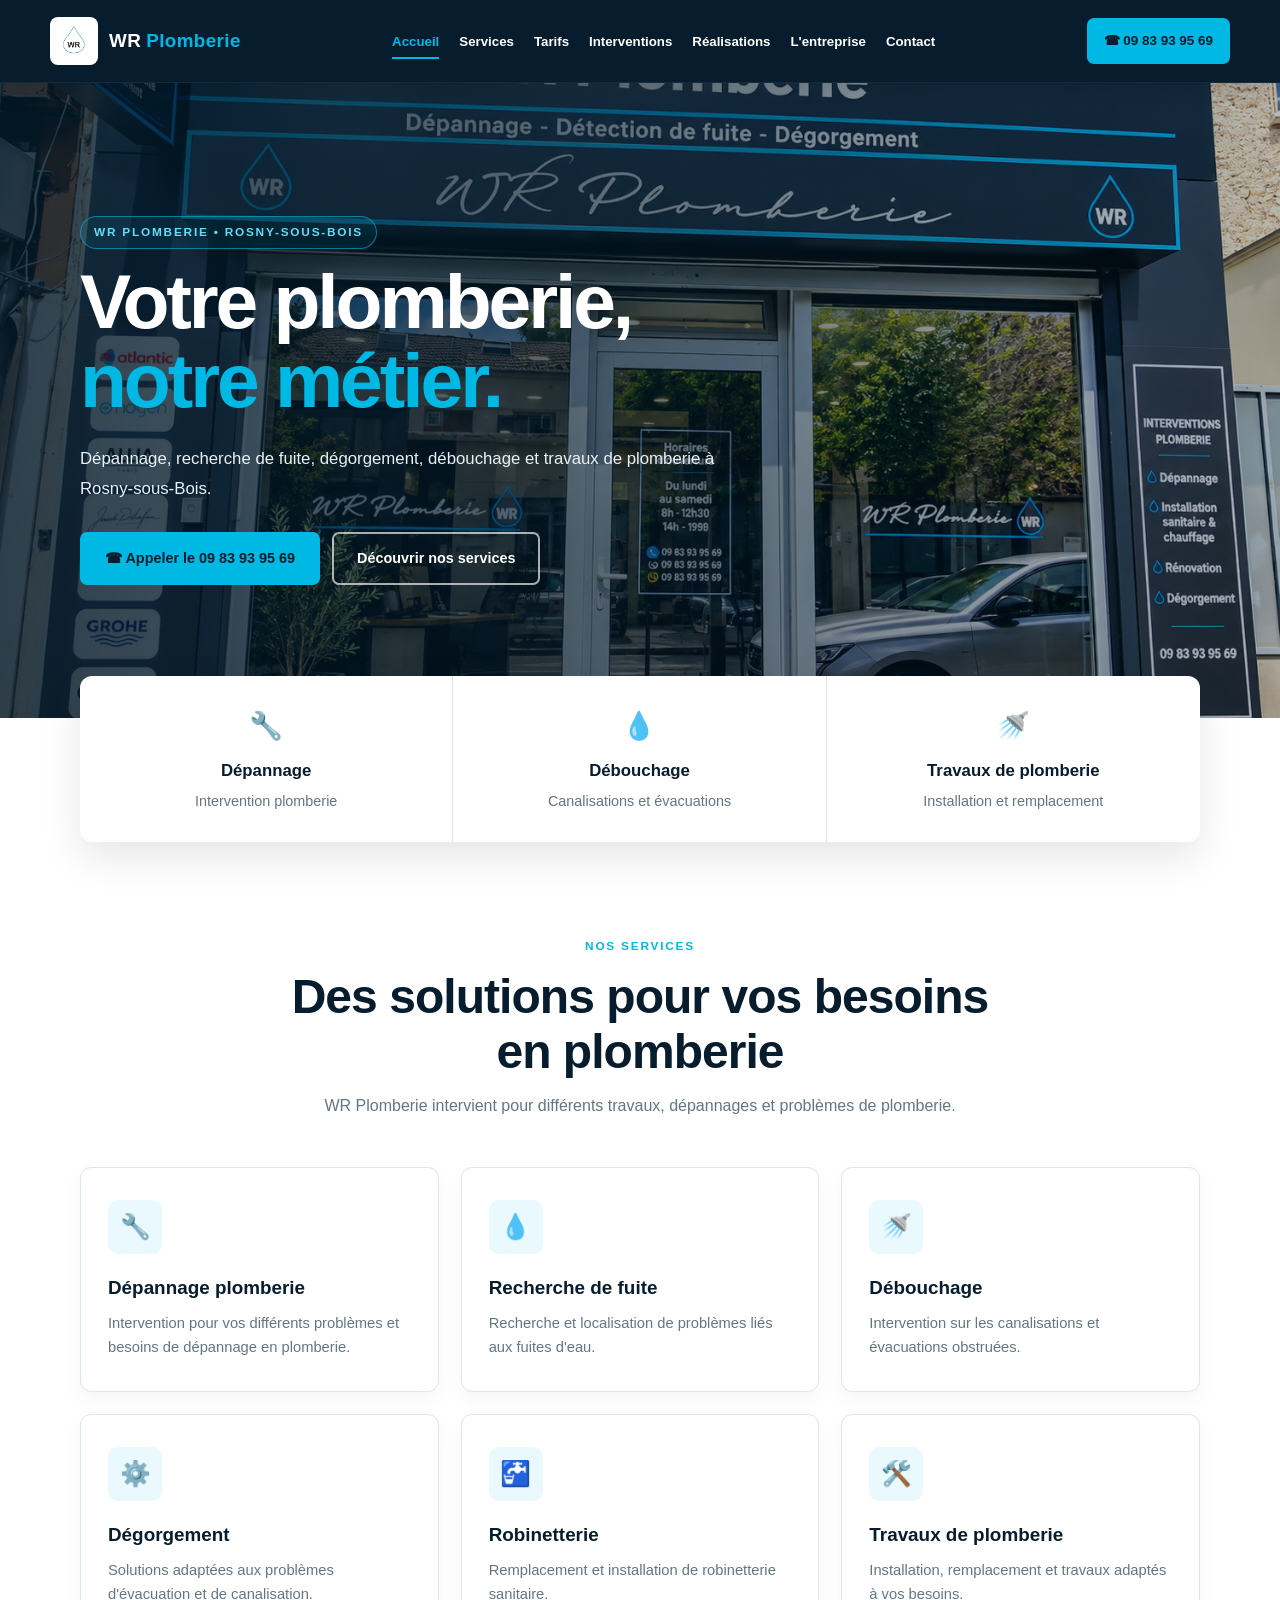
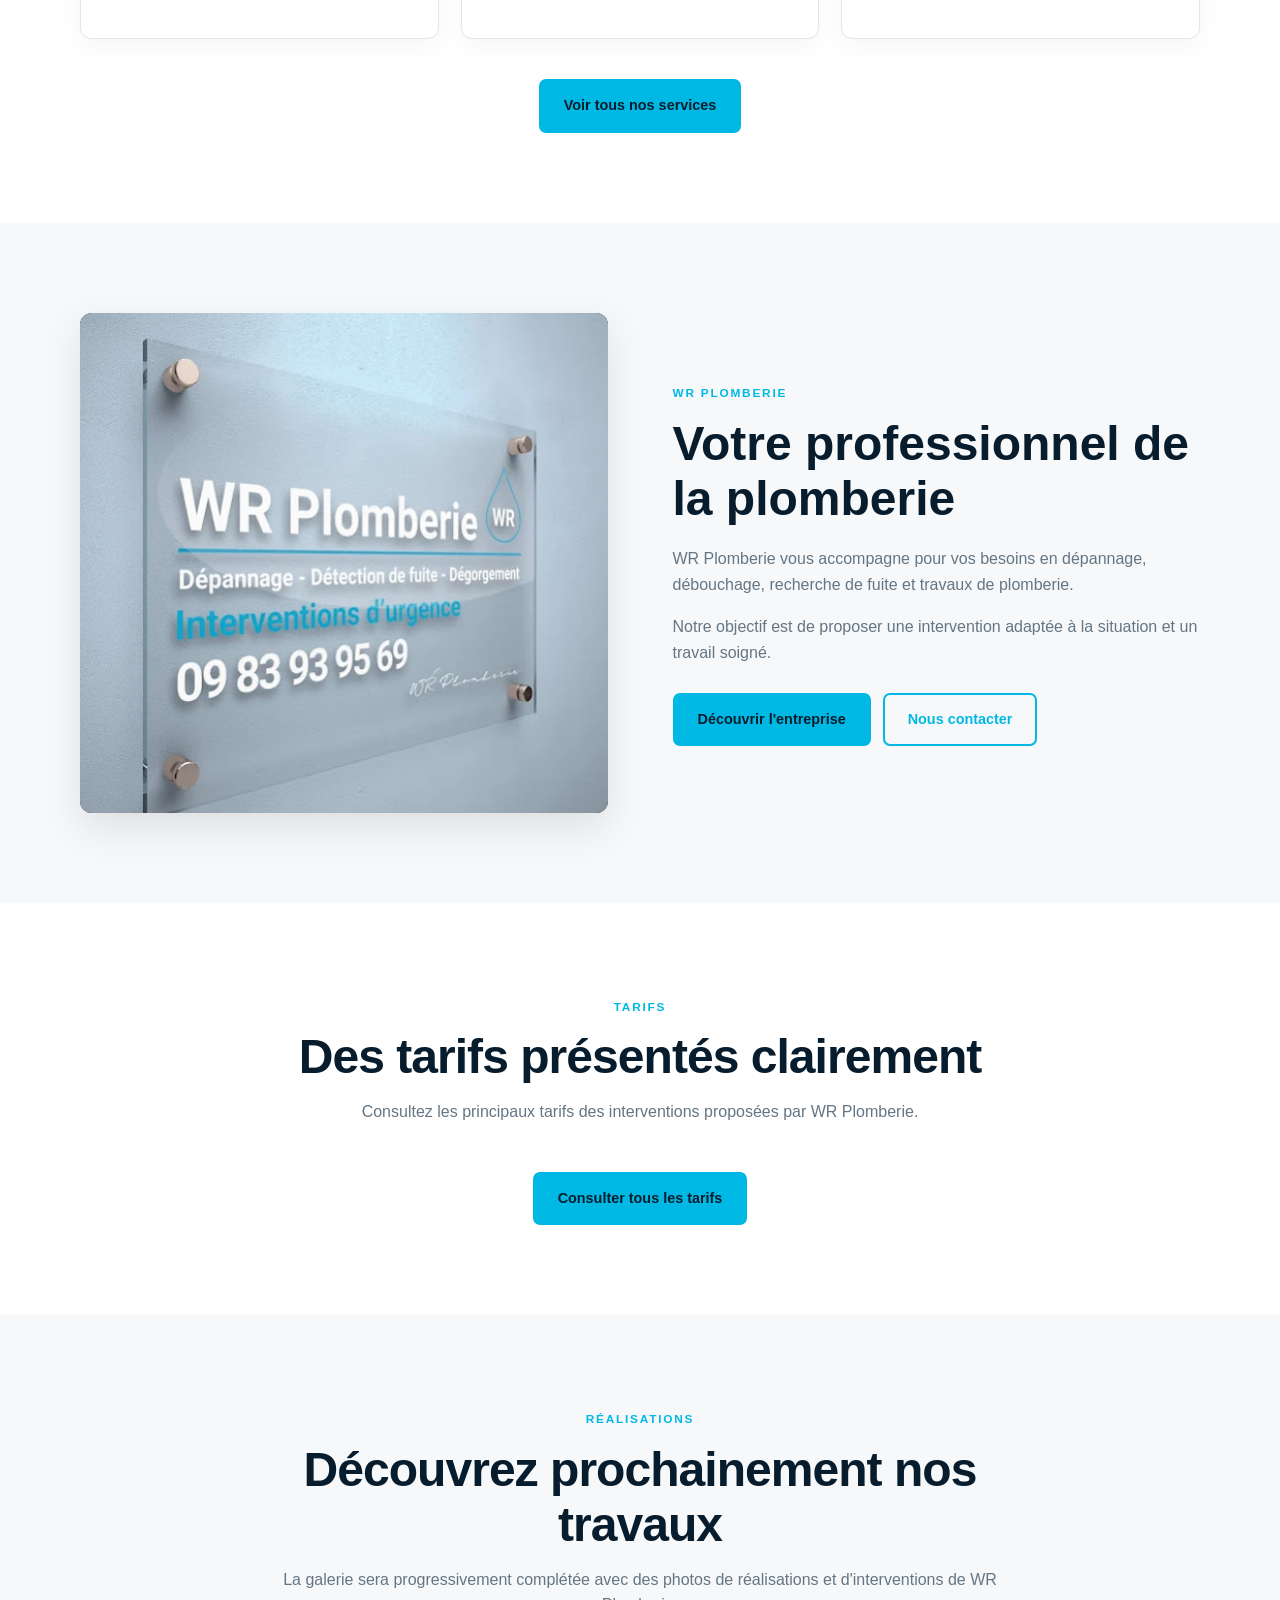
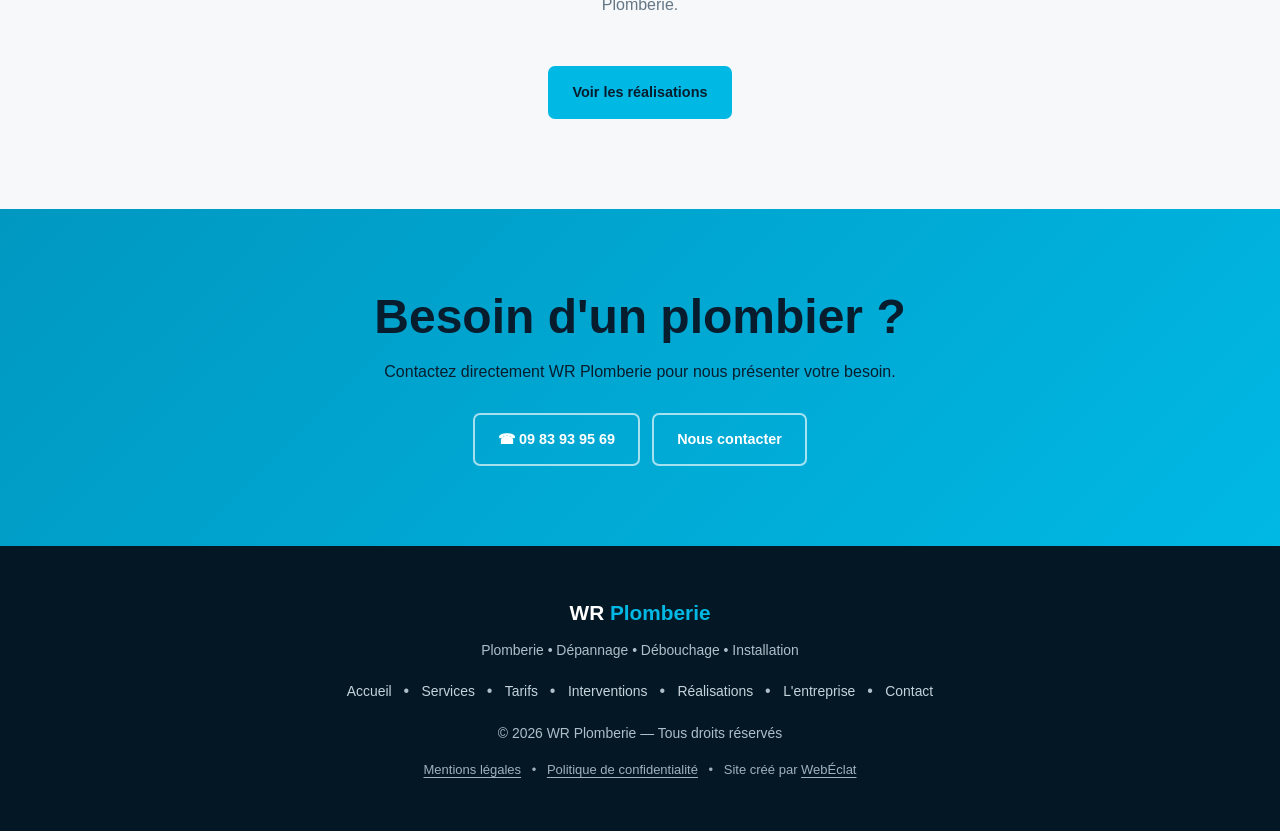
==== commit 3e98e50e: "Add files via upload" ====
--- a/index.html
+++ b/index.html
@@ -730,6 +730,7 @@
 
     </div>
 
+        <p class="footer-legal-links"><a href="mentions-legales.html">Mentions légales</a> <span aria-hidden="true">•</span> <a href="politique-confidentialite.html">Politique de confidentialité</a> <span aria-hidden="true">•</span> Site créé par <a href="https://webeclat.pages.dev/" target="_blank" rel="noopener noreferrer">WebÉclat</a></p>
   </footer>
 
 
--- a/style.css
+++ b/style.css
@@ -1437,3 +1437,13 @@
   }
 
 }
+
+/* Liens légaux et crédit de création : ajout isolé */
+footer .footer-legal-links{margin:14px auto 0;text-align:center;font-size:13px;line-height:1.8;opacity:.92}
+footer .footer-legal-links a{text-decoration:underline;text-underline-offset:3px;color:inherit}
+footer .footer-legal-links span{margin:0 7px}
+.legal-content{max-width:850px;margin:0 auto;padding:48px 20px 65px;line-height:1.8}
+.legal-content h2{margin-top:28px;margin-bottom:10px}
+.legal-content p{margin-bottom:15px}
+.legal-content .legal-warning{border-left:4px solid #c48b35;background:#fff8e9;color:#3b2a0c;padding:15px 18px;border-radius:6px}
+@media(max-width:600px){footer .footer-legal-links{font-size:12px;padding:0 12px}.legal-content{padding:32px 18px 45px}}
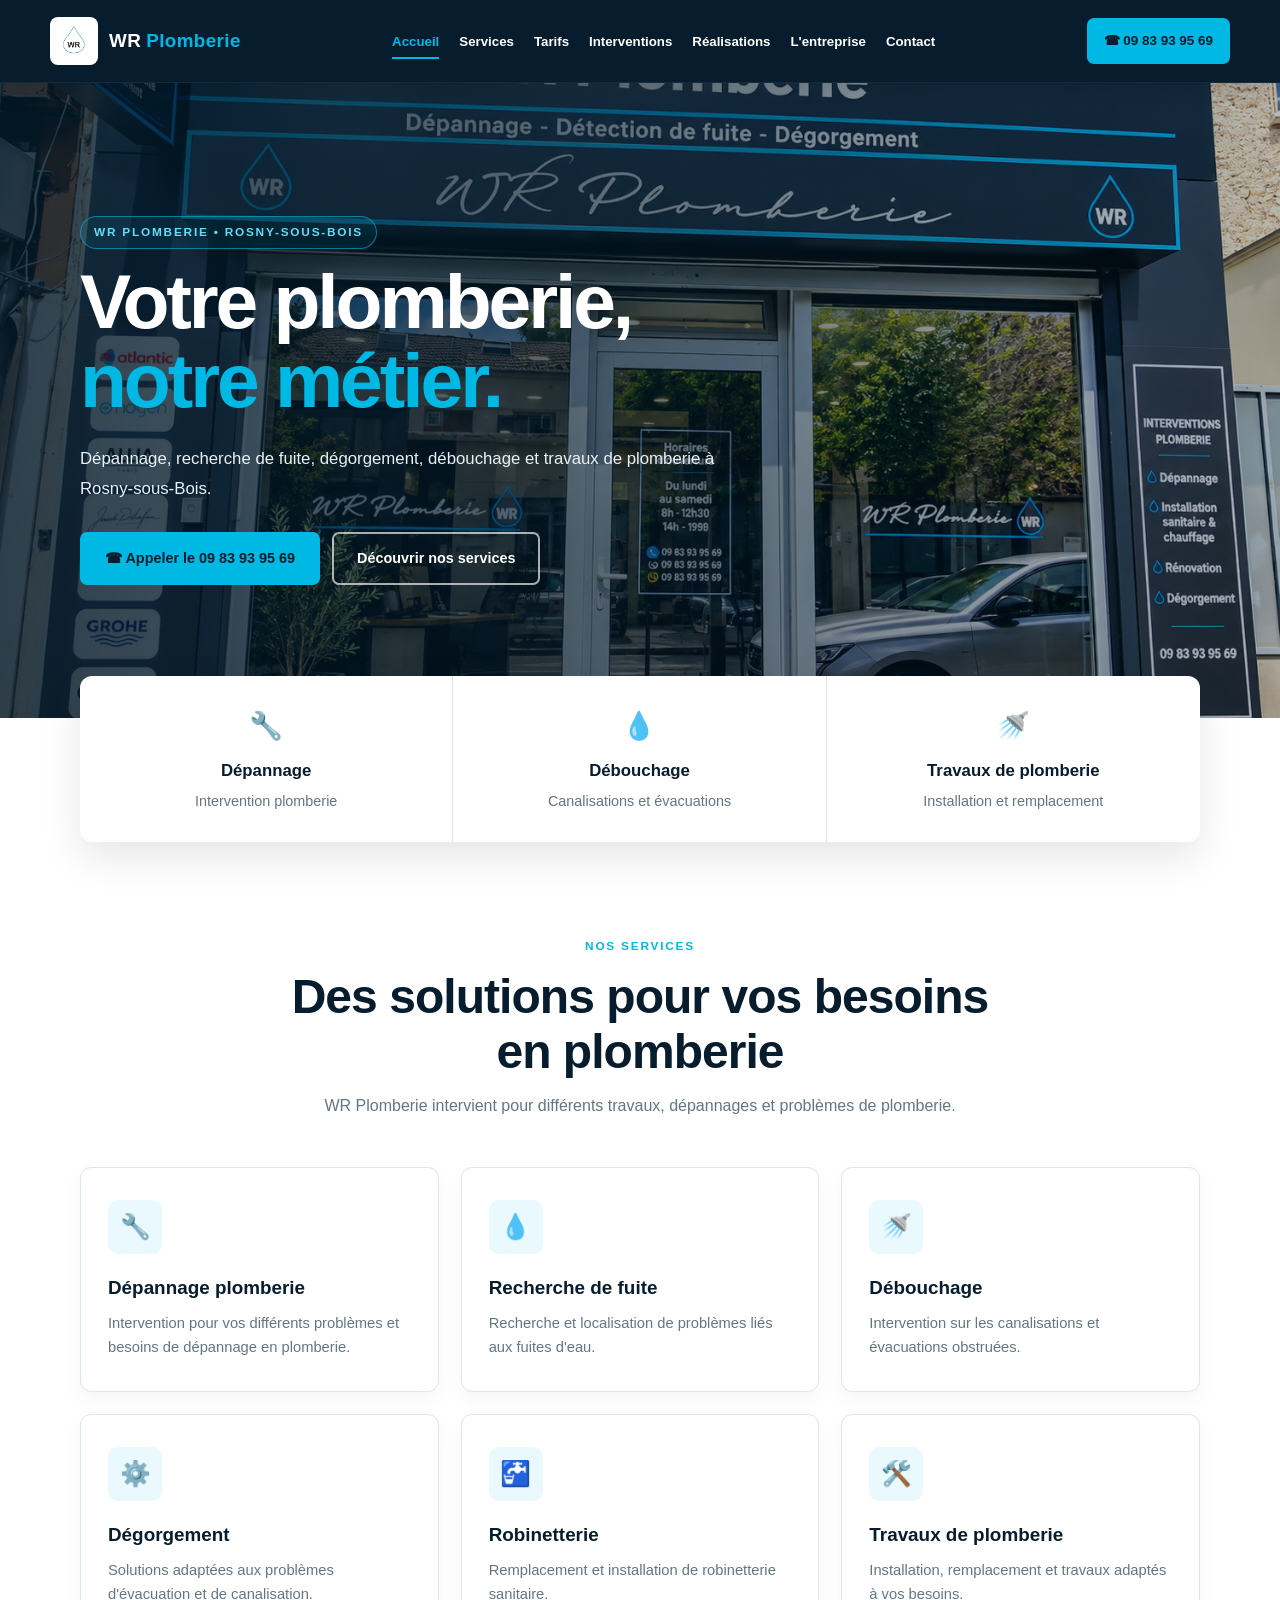
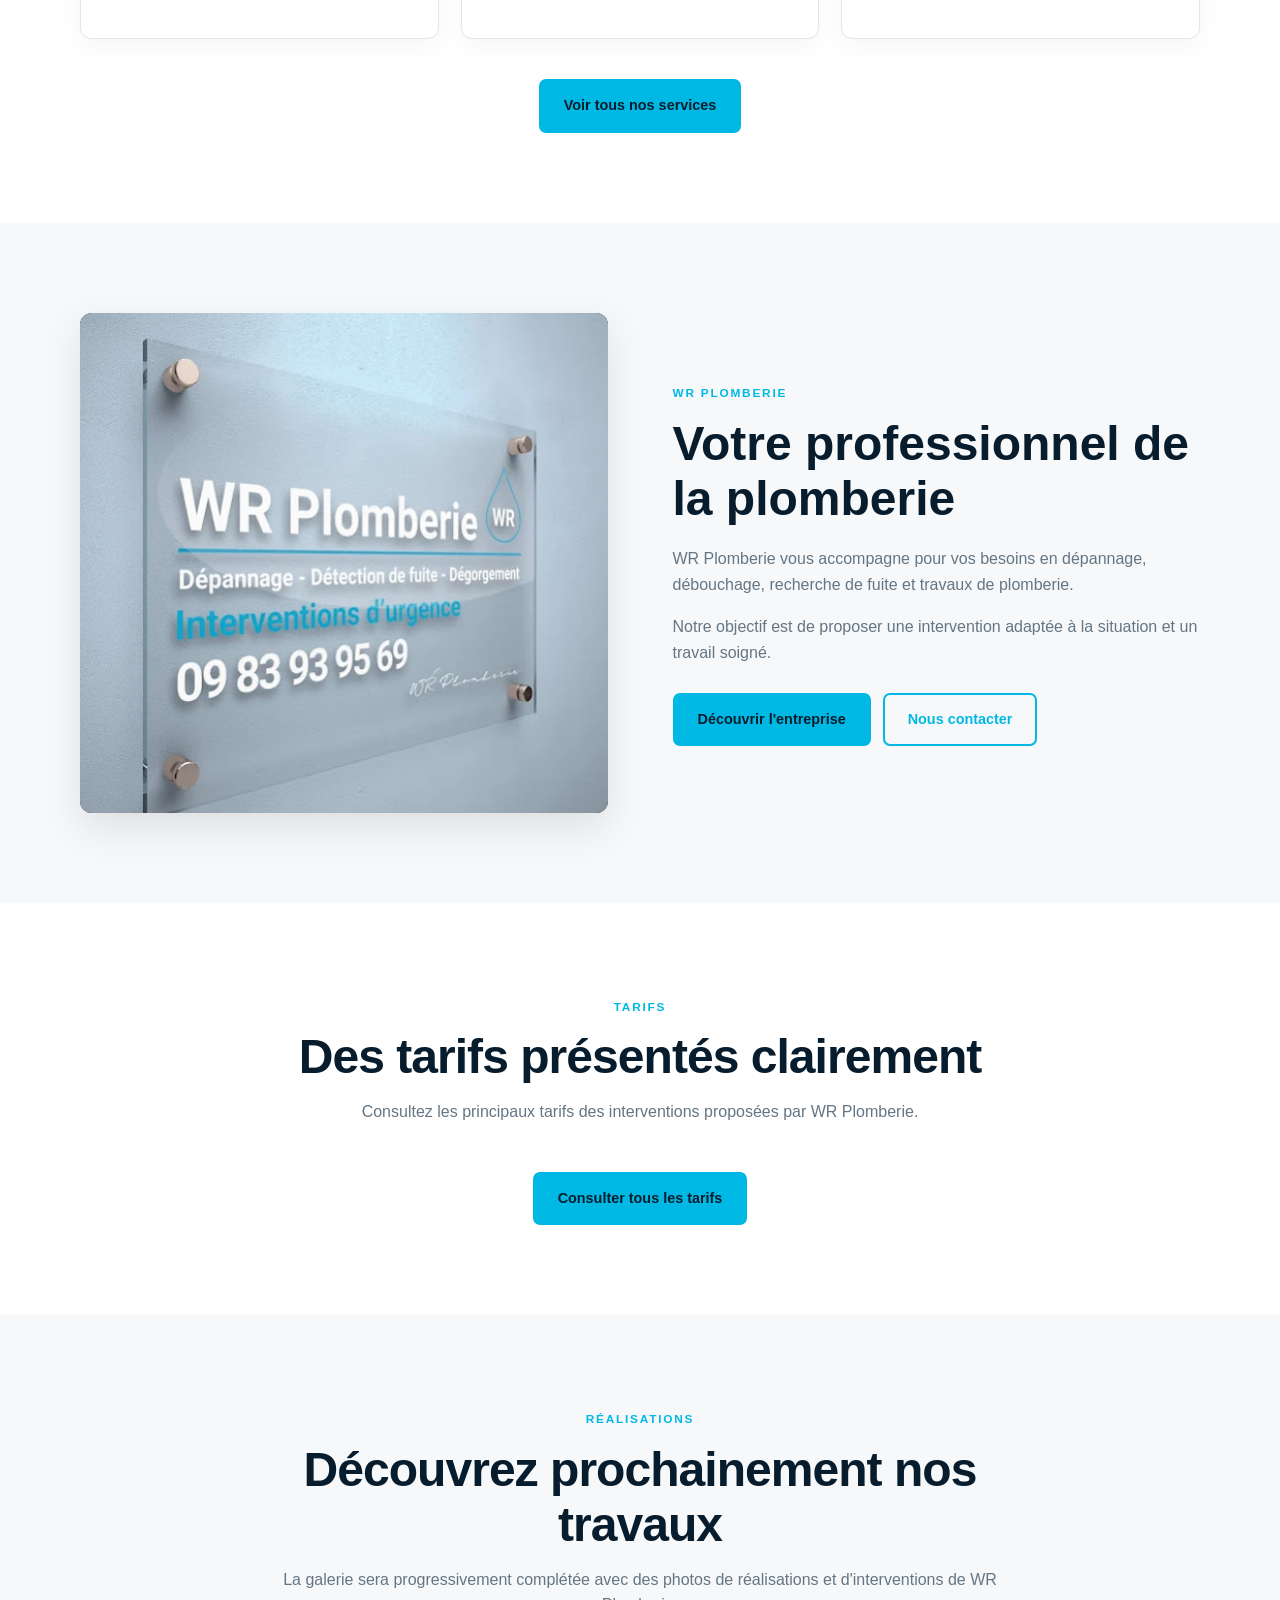
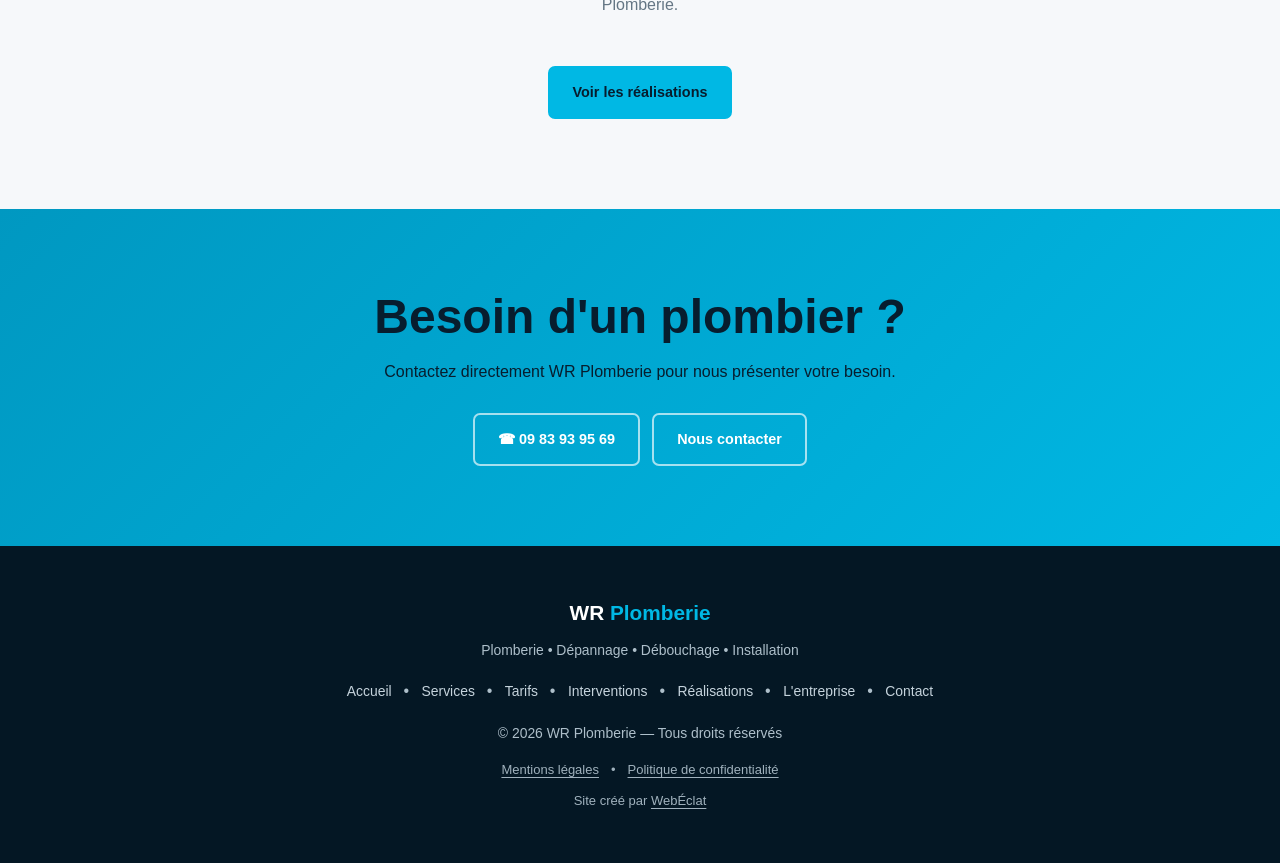
==== commit 2b2397bf: "Add files via upload" ====
--- a/index.html
+++ b/index.html
@@ -730,7 +730,7 @@
 
     </div>
 
-        <p class="footer-legal-links"><a href="mentions-legales.html">Mentions légales</a> <span aria-hidden="true">•</span> <a href="politique-confidentialite.html">Politique de confidentialité</a> <span aria-hidden="true">•</span> Site créé par <a href="https://webeclat.pages.dev/" target="_blank" rel="noopener noreferrer">WebÉclat</a></p>
+        <div class="footer-legal-links"><div class="footer-legal-pages"><a href="mentions-legales.html">Mentions légales</a><span aria-hidden="true">•</span><a href="politique-confidentialite.html">Politique de confidentialité</a></div><div class="footer-credit">Site créé par <a href="https://webeclat.pages.dev/" target="_blank" rel="noopener noreferrer">WebÉclat</a></div></div>
   </footer>
 
 
--- a/style.css
+++ b/style.css
@@ -1447,3 +1447,15 @@
 .legal-content p{margin-bottom:15px}
 .legal-content .legal-warning{border-left:4px solid #c48b35;background:#fff8e9;color:#3b2a0c;padding:15px 18px;border-radius:6px}
 @media(max-width:600px){footer .footer-legal-links{font-size:12px;padding:0 12px}.legal-content{padding:32px 18px 45px}}
+
+/* Pied de page : liens juridiques regroupés et crédit WebÉclat distinct */
+footer .footer-legal-pages{display:flex;align-items:center;justify-content:center;gap:12px;flex-wrap:wrap}
+footer .footer-legal-pages span{margin:0}
+footer .footer-credit{margin-top:8px;white-space:nowrap}
+@media(max-width:600px){
+ footer .footer-legal-links{margin:20px auto 0;padding:14px 6px 0;border-top:1px solid rgba(197,211,220,.22);font-size:13px;line-height:1.65}
+ footer .footer-legal-pages{gap:8px 12px}
+ footer .footer-legal-pages span{display:none}
+ footer .footer-credit{margin-top:12px}
+ footer .footer-credit a{color:#20bfe7;font-weight:700}
+}
